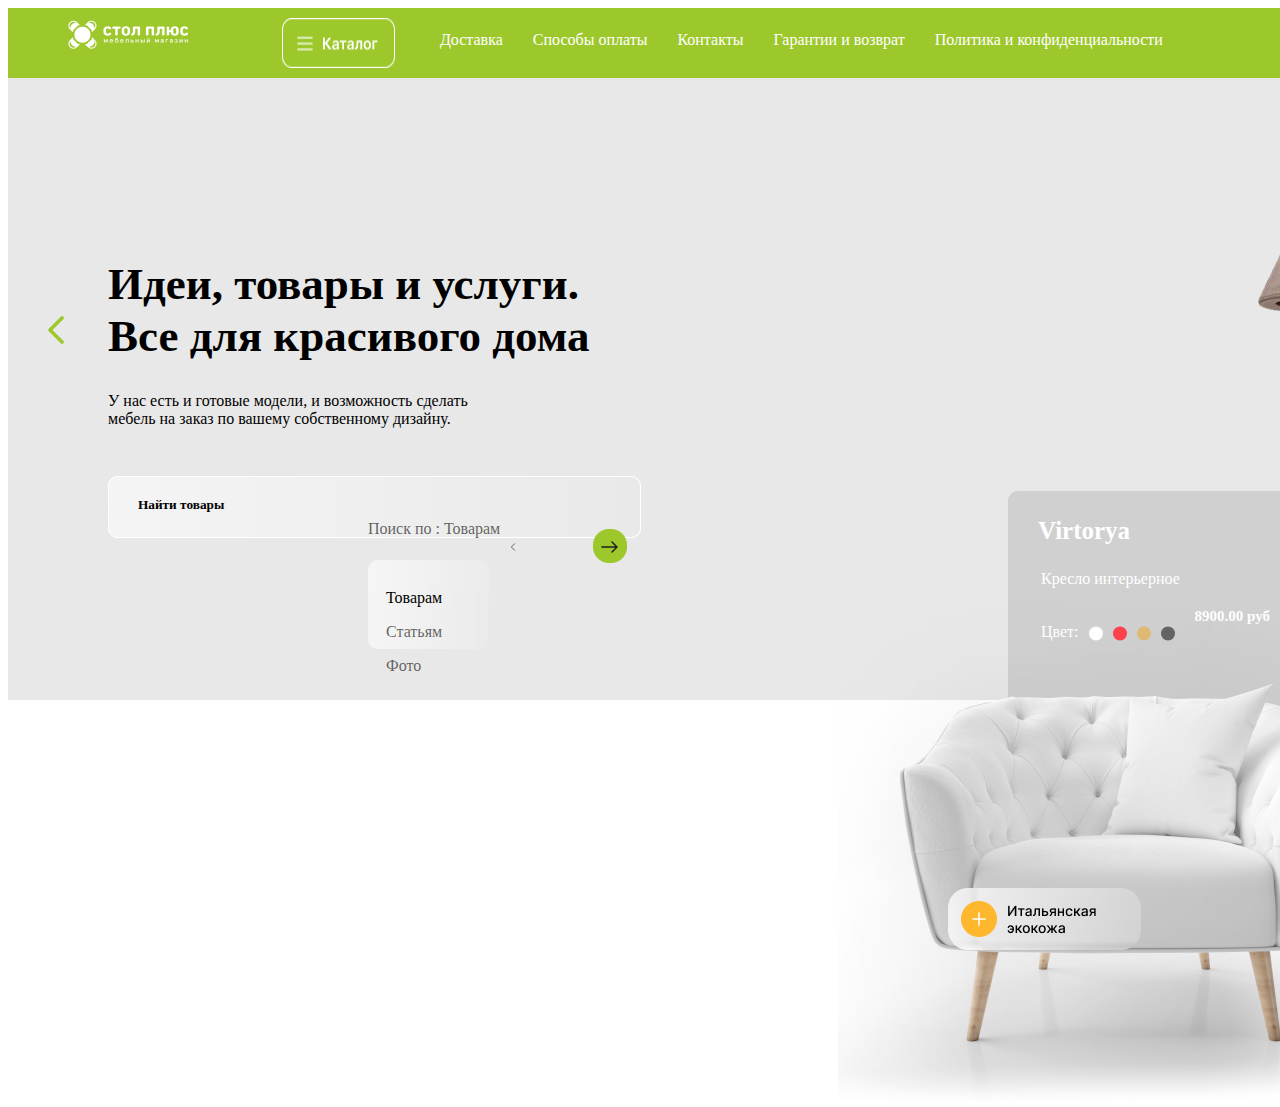
==== index.html @ b12747b7 "test" ====
<!DOCTYPE html>
<html lang="en">
<head>
    <meta charset="UTF-8">
    <meta http-equiv="X-UA-Compatible" content="IE=edge">
    <meta name="viewport" content="width=device-width, initial-scale=1.0">
    <link rel="stylesheet" href="/style/style.css">
    <title>Table Plus</title>
</head>
<body>
    <header>
        <div class="container">
            <div class="main">
                <div class="title">
                    <img src="./img/Mask group (2).png" alt="">
                </div>
                <img class="main-image" src="./img/Group 48096149.png" alt="">
                <div class="main2">
                    
                    <li>   <a href="">Доставка</a></li>      
                    <li>   <a href="">Способы оплаты</a></li>
                    <li>   <a href="">Контакты</a></li>
                    <li>   <a href="">Гарантии и возврат</a></li>
                    <li>   <a href="">Политика и конфиденциальности</a></li>
                    
                </div>
                <div class="end">
                    <img src="./img/shopping-bag (2).svg" alt="">
                        <p>Корзина</p>
                </div>

            </div>
        </div>
        <div class="container2">
            <div class="eki">
                <img src="./img/Слой 1 1.png" alt="">
            </div>
            <div class="strelka">
                <img src="./img/shape.png" alt=""> 
                <h1>Идеи, товары и услуги.<br>Все для красивого дома </h1> 
                <p>У нас есть и готовые модели, и возможность сделать<br> мебель на заказ по вашему собственному дизайну.</p>
            </div>
            <div class="strelka2">
                <img src="./img/shape (1).png" alt="">
            </div>
            <div class="tovar">
                <img src="./img/Rectangle 4.png" alt="">
                <h5>Найти товары</h5>
                <p>Поиск по : Товарам</p>
            </div>
            <div class="tovar2">
                <img src="./img/chevron-top.svg" alt="">
            </div>
            <div class="tovar3">
                <img src="./img/Rectangle 5.png" alt="">
            </div>
            <div class="tovar4">
                <img src="./img/shape (2).png" alt="">
            </div>
            <div class="tovar5">
                <img src="./img/Rectangle 911.png" alt="">
                <p>Товарам</p>
                <div class="seryi">
                    <p>Статьям</p>
                    <p>Фото</p>
                </div>
               
            </div>
            <div class="virt">
                <img src="./img/Rectangle 9.png" alt="">
                <h3>Virtorya</h3>
                <p>Кресло интерьерное</p>
            </div>
            <div class="virt2">
                <p>Цвет:</p>
                <img src="Ellipse 3.svg" alt="">
                <img src="Ellipse 4.svg" alt="">
                <img src="Ellipse 5.svg" alt="">
                <img src="Ellipse 6.svg" alt="">
                <h6>8900.00 руб</h6>

            </div>
            <div class="stol">
                <img src="./870 1.png" alt="">
            </div>
            <div class="stol2">
                <img src="./Group 48096147.png" alt="">
            </div>
            <div class="stol3">
                <img src="./Group 48096148.png" alt="">
            </div>

        </div>
        
           
        
    </header>

    




    <script src="/js/script.js"></script>
</body>
</html>
---- style/style.css ----
*{
    padding: 0;
    /* margin: 0; */
    box-sizing: border-box;

}


.container{
    padding: 0;
    margin: 0;
    width: 1078px;
}

.title{
    width: 100px;
    padding-left: 50px;
}
.main{
    background-color:  #9DC82C;
    padding: 10px;
    width: 1535px;
    display: flex;
    justify-content: space-between;
}
.main2 {
    display: flex;
    justify-content: space-between;
    margin-left: -150px;

}
.main2 a{
    color: white;
    text-decoration: none;
    margin-top: 13px;

}
.main li{
    display: flex;
    gap: 10%;
    padding-left: 30px;
    
}
.main-image img{
    padding-left: 130px;
    bottom: -30px;
   
}
.end{
    display: flex;
    align-items: center;
    padding-left: 5px;
    margin-right: 120px;
}

.eki img {
    padding-left: 1250px;

}

.container2{
    background-color: #E8E8E8;
    height: 622px;
    width: 1535px;
}
.strelka img{
    padding-left: 40px;
}
.strelka2 img{
    padding-left: 97%;
     /* padding-top: -170px; */
     top: -75px;
     position: relative;
    
    
}
.strelka h1{
    /* padding-bottom: 100px; */
    padding-left: 100px;
    /* margin-bottom: 50px; */
    margin-top: -90px;
    font-size: 45px;
}
.strelka p{
    padding-left: 100px;
    margin-top: 20px;
}

.tovar img{
    padding-left: 100px;
}
.tovar h5{
    padding-left: 130px;
    margin-top: -45px;
}
.tovar p{
    padding-left: 360px;
    margin-top: -15px;
}
.tovar2 img{
    padding-left: 495px;
    display: flex;
    align-items: center;
    margin-top: -16px;
}
.tovar3 img{
    padding-left: 585px;
    display: flex;
    margin-top: -29px;
}
.tovar4 img{

    padding-left: 593px;
    display: flex;
    /* margin-bottom: 30px; */
    position: relative;
    top: -22px;   
}
.tovar5 img{
    padding-left: 360px;
    margin-top: -15px;
}
.tovar5 p{
    padding-left: 378px;
    position: relative;
    top: -80px;
}
.virt img{
    padding-left: 1000px;
    margin-top: -280px;
    /* font-size: 25px; */
    

}
.virt h3{
    padding-left: 1030px;
    margin-top: -299px;
    font-size: 25px;

}
.virt p{
    padding-left: 1033px;
    margin-top: 9px;
}
.virt2{
    display: flex;
    padding-left: 1033px;
    margin-top: -180px;
    gap: 10px;
    color: white;

}
.virt{
    color: white;
}

.virt2 h6{
    padding-left: 10px;
    margin-top: 1px;
    font-size: 15px;
}
.stol{
    padding-left: 830px;
    margin-top: -70px;
}
.stol2{
    padding-left: 1300px;
    margin-top: -120px;
}
.stol3{
    padding-left: 940px;
    margin-top: -165px;
}
.black p{
    color: red;
}
.seryi {
    color:  #1D1C1CB2;

    
}
.tovar p{
    color:  #1D1C1CB2;
    
}
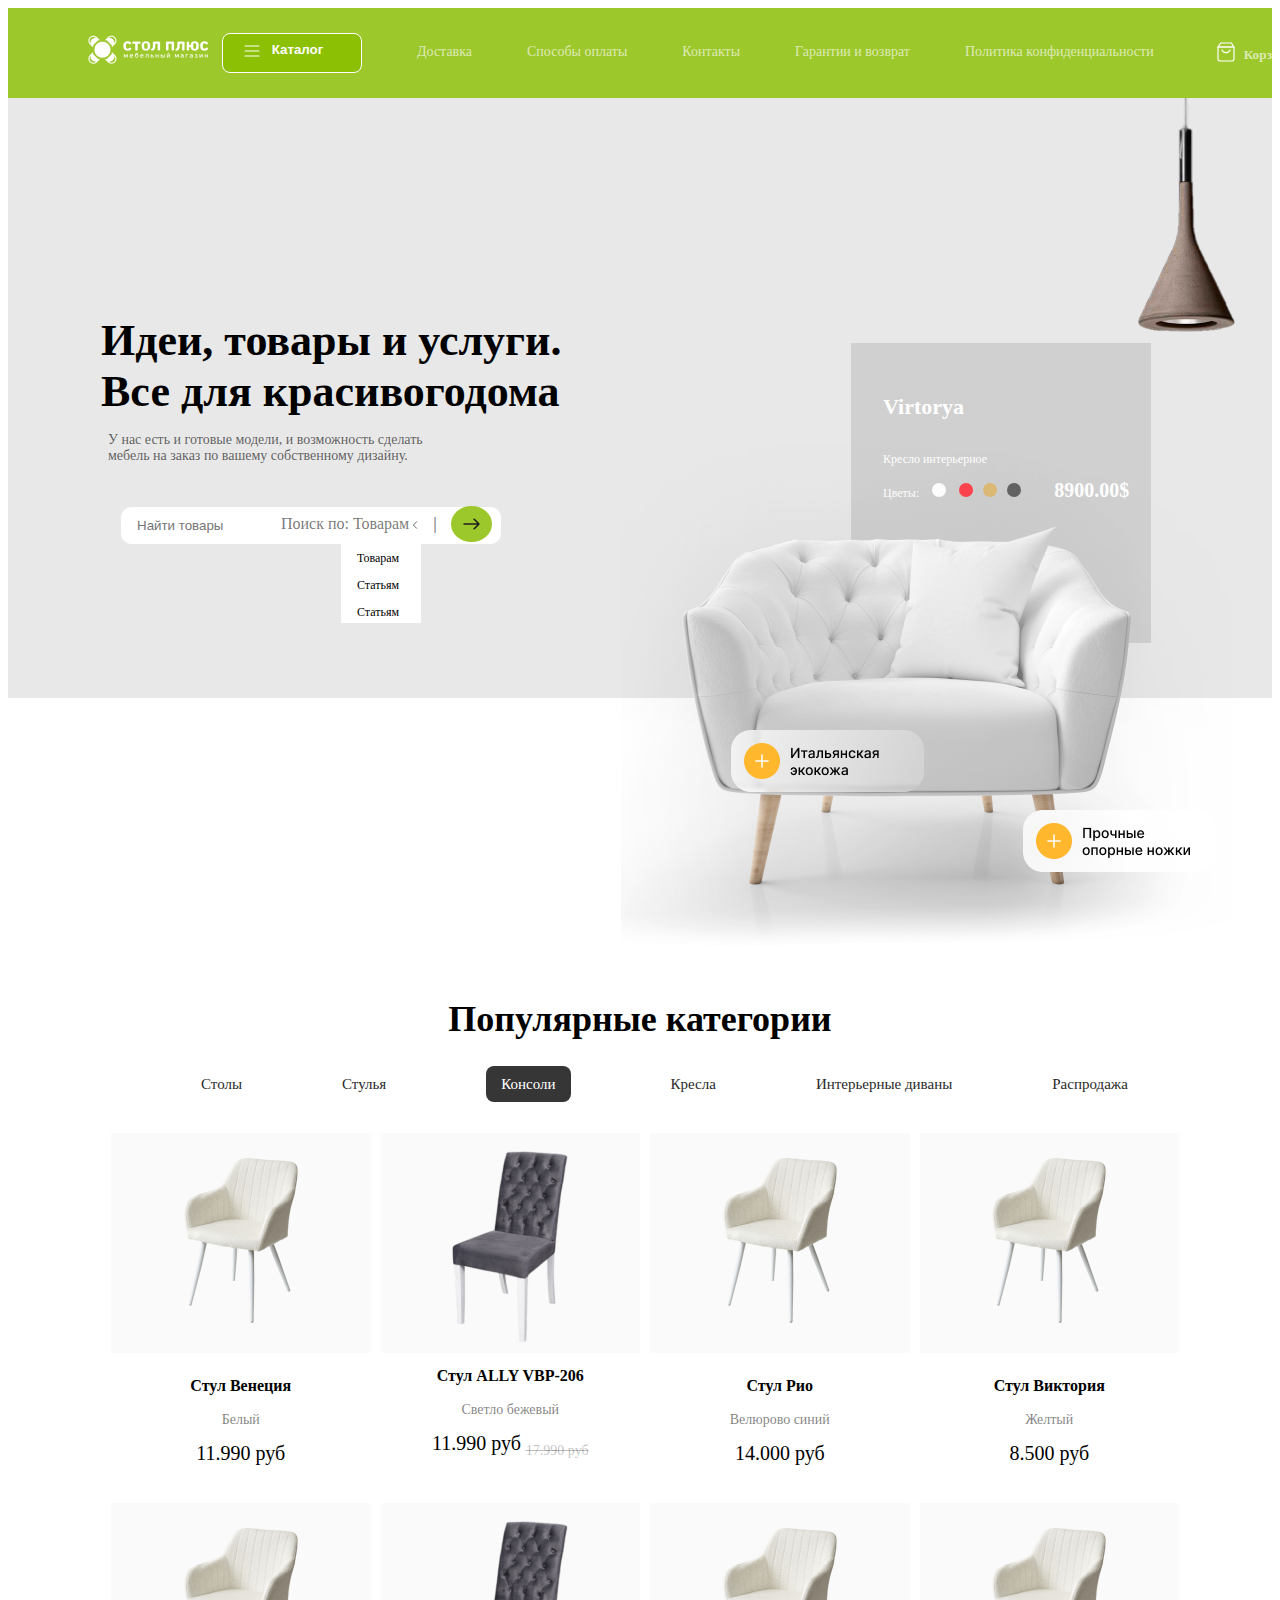
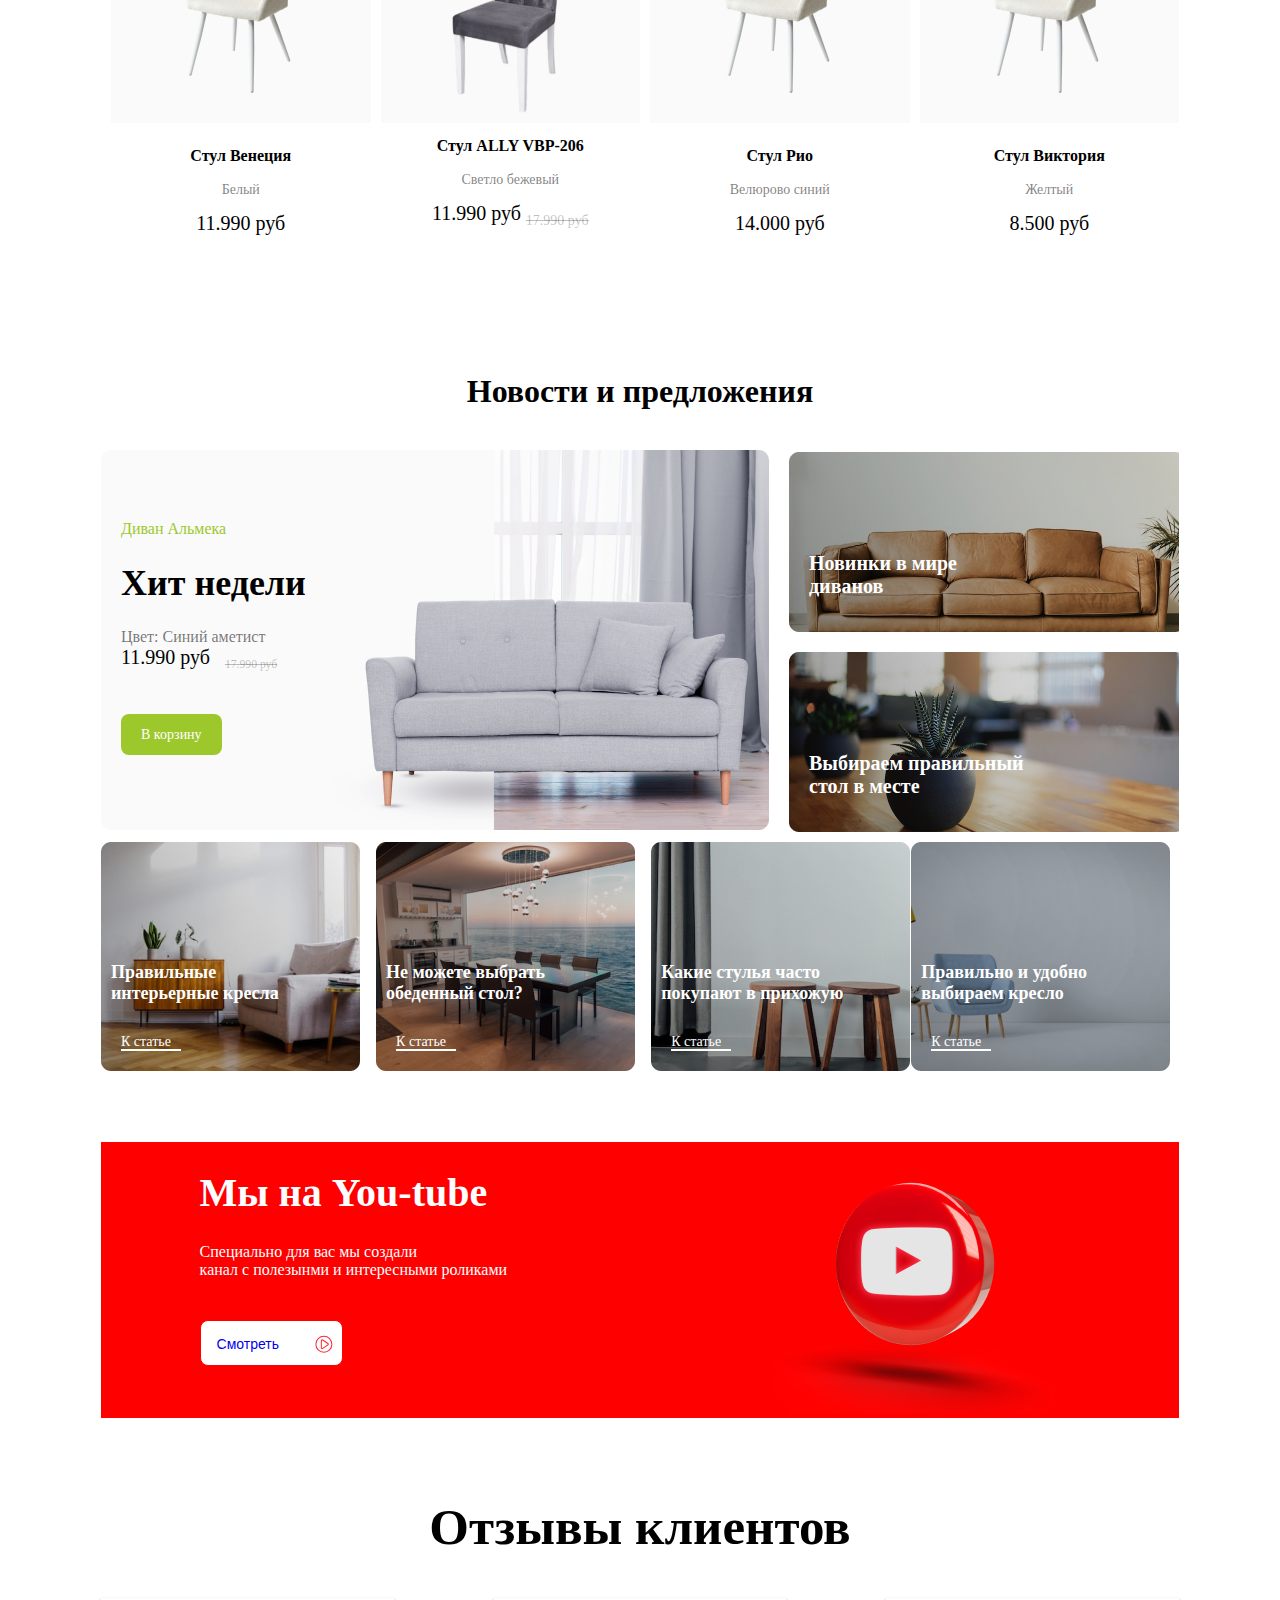
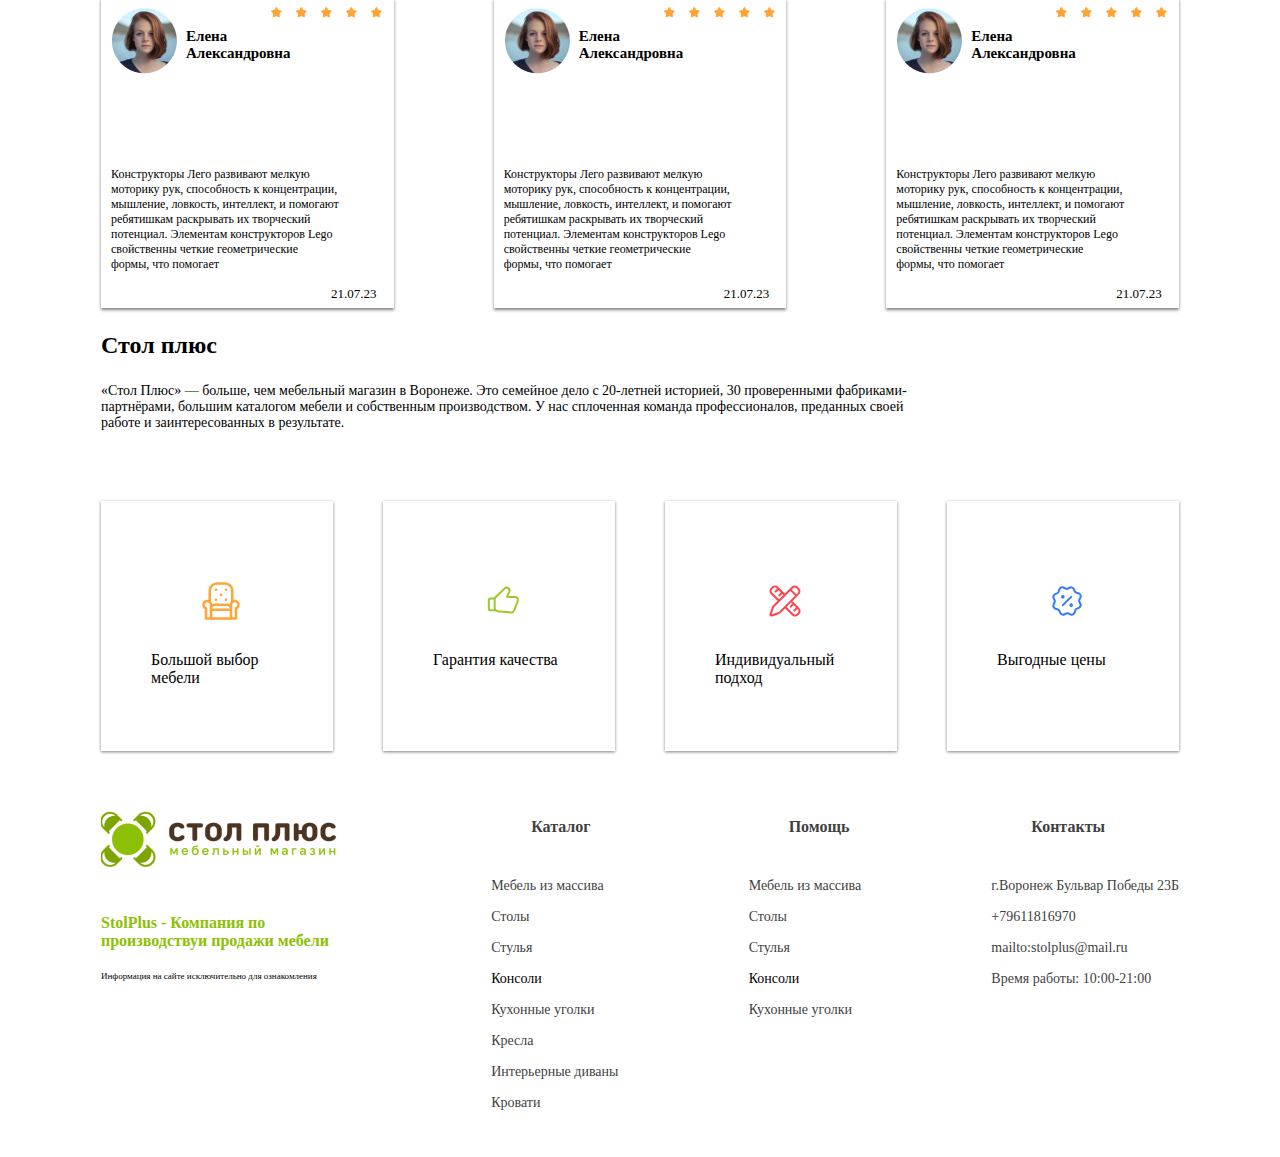
==== commit fa98f0db: "text" ====
--- a/index.html
+++ b/index.html
@@ -5,96 +5,344 @@
     <meta http-equiv="X-UA-Compatible" content="IE=edge">
     <meta name="viewport" content="width=device-width, initial-scale=1.0">
     <link rel="stylesheet" href="/style/style.css">
-    <title>Table Plus</title>
+    <link rel="icon" href="/img/Mask group.svg" type="image/x-icon" />
+    <title> Table Plus</title>
+    
 </head>
 <body>
-    <header>
+
+
+    <header class="one">
+       
+            <main class="head">
+                <div class="one-one">
+                <div class="one-head">
+                 <img src="/img/Mask group (2).png" alt="">
+                </div>
+                <div class="one-katalog">
+                    <button class="one-btn">
+                        <img src="/img/menu-hamburger.svg" alt="">
+                        <h4 class="one-katalog-1">Каталог</h4>
+                    </button>
+
+                </div>  
+                <div class="one-menu-ul">
+                    <ul class="one-menu-li">
+                        <li> <a href="">Доставка</a> </li>
+                        <li> <a href="">Способы оплаты</a> </li>
+                        <li> <a href="">Контакты</a> </li>
+                        <li> <a href="">Гарантии и возврат</a></li>
+                        <li> <a href="">Политика конфиденциальности</a></li>
+                    </ul>
+                </div>
+                <div class="one-korzina">
+                    <img src="/img/shopping-bag.svg" alt=""> <h5>Корзина</h5>
+                </div>
+            </div>
+            </main>
+            <section class="section-one">
+                <section class="section-one-img">
+                    <img src="/img/Слой 1 1.png" alt="">
+                </section>
+                 <div class="container">
+                <h1 class="section-one-zagalovok">Идеи, товары и услуги. <br>
+                    Все для красивогодома</h1>
+                    <p class="section-one-text">У нас есть и готовые модели, и возможность сделать <br> мебель на заказ по вашему собственному дизайну.</p>
+               
+                <div class="section-one-strelka">
+                    <span class="section-one-strelka-1"> <  </span>
+                    <span class="section-one-strelka-2">></span>
+                </div>
+                <div class="section-one-input">
+                    <input type="text" placeholder="Найти товары">
+                </div>
+                <div class="second-one-input-span">
+                    <span class="second-one-span">Поиск по: Товарам<img src="/img/chevron-top.svg" alt="">       <b>|</b> <div class="section-one-div-strelka"><img src="/img/shape.svg" alt=""></div></span>
+                </div>
+                <div class="section-one-text3">
+                    <p class="section-one-texet-p" >   <a href="">Товарам</a> </p>
+                    <p class="section-one-texet-p-1" > <a class="section-one-text-3-a" href="">Статьям</a> </p>
+                    <p class="section-one-texet-p-1" > <a class="section-one-text-3-a" href="">Статьям</a> </p>
+                </div>
+                <div class="section-one-virtoria">
+                    <div class="section-one-virtoria-blok">
+                        <h4>Virtorya</h4>
+                        <span class="section-one-virtoria-blok-span">Кресло интерьерное</p>
+                        <span>Цветы: <img src="/Ellipse 3.svg" alt=""> <img src="/Ellipse 4.svg" alt=""><img src="/Ellipse 5.svg" alt=""><img src="/Ellipse 6.svg" alt="">  </span>
+                        <span class="section-one-virtoria-num">8900.00$</num>
+                    </div>
+                </div>
+                <div class="section-one-box">
+                    <div class="section-one-box-blok">
+                        <img src="/870 1.png" alt="">
+                        <img class="section-one-box-blok-1" src="/Group 48096148.png" alt="">
+                        <img class="section-one-box-blok-2" src="/Group 48096147.png" alt="">
+                    </div>
+                </div>    
+
+            </div>
+            </section>
+    </header>
+        <section class="two">
+            <div class="container">
+                <h3 class="two-text-h3">Популярные категории</h3>
+                <div class="two-ol">
+                    <ol>
+                        <li>Столы</li>
+                        <li>Стулья</li>
+                        <li class="two-ol-btn"><a href="">Консоли</a></li>
+                        <li>Кресла</li>
+                        <li>Интерьерные диваны</li>
+                        <li>Распродажа</li>
+                    </ol>
+                </div>
+
+                 <div class="two-img">
+                    <div class="two-img-image">
+                        <img src="/image/4rxja2veeongo6g5n5gsux5x3q0iz7ac-transformed 2.png" alt="">
+                        <h5>Стул Венеция</h5>
+                        <p>Белый</p>
+                        <span>11.990 руб</span>
+                    </div>
+
+                    <div class="two-img-image-1">
+                        <img src="/image/01.png" alt="">
+                        <h5>Стул ALLY VBP-206</h5>
+                        <p>Светло бежевый</p>
+                        <span>11.990 руб <sub><del>17.990 руб</del></sub></span>
+                    </div>
+
+                    <div class="two-img-image">
+                        <img src="/image/4rxja2veeongo6g5n5gsux5x3q0iz7ac-transformed 2.png" alt="">
+                        <h5>Стул Рио</h5>
+                        <p>Велюрово синий</p>
+                        <span>14.000 руб</span>
+                    </div>
+
+                    <div class="two-img-image">
+                        <img src="/image/4rxja2veeongo6g5n5gsux5x3q0iz7ac-transformed 2.png" alt="">
+                        <h5>Стул Виктория</h5>
+                        <p>Желтый</p>
+                        <span>8.500 руб</span>
+                    </div>
+                </div> 
+
+                <div class="two-image">
+                    <div class="two-img-image">
+                        <img src="/image/4rxja2veeongo6g5n5gsux5x3q0iz7ac-transformed 2.png" alt="">
+                        <h5>Стул Венеция</h5>
+                        <p>Белый</p>
+                        <span>11.990 руб</span>
+                    </div>
+
+                    <div class="two-img-image-1">
+                        <img src="/image/01.png" alt="">
+                        <h5>Стул ALLY VBP-206</h5>
+                        <p>Светло бежевый</p>
+                        <span>11.990 руб <sub><del>17.990 руб</del></sub></span>
+                    </div>
+
+                    <div class="two-img-image">
+                        <img src="/image/4rxja2veeongo6g5n5gsux5x3q0iz7ac-transformed 2.png" alt="">
+                        <h5>Стул Рио</h5>
+                        <p>Велюрово синий</p>
+                        <span>14.000 руб</span>
+                    </div>
+
+                    <div class="two-img-image">
+                        <img src="/image/4rxja2veeongo6g5n5gsux5x3q0iz7ac-transformed 2.png" alt="">
+                        <h5>Стул Виктория</h5>
+                        <p>Желтый</p>
+                        <span>8.500 руб</span>
+                    </div>
+                </div>
+            </div>
+        </section>
+
+
+    <section class="three">
         <div class="container">
-            <div class="main">
-                <div class="title">
-                    <img src="./img/Mask group (2).png" alt="">
-                </div>
-                <img class="main-image" src="./img/Group 48096149.png" alt="">
-                <div class="main2">
-                    
-                    <li>   <a href="">Доставка</a></li>      
-                    <li>   <a href="">Способы оплаты</a></li>
-                    <li>   <a href="">Контакты</a></li>
-                    <li>   <a href="">Гарантии и возврат</a></li>
-                    <li>   <a href="">Политика и конфиденциальности</a></li>
-                    
-                </div>
-                <div class="end">
-                    <img src="./img/shopping-bag (2).svg" alt="">
-                        <p>Корзина</p>
-                </div>
-
-            </div>
-        </div>
-        <div class="container2">
-            <div class="eki">
-                <img src="./img/Слой 1 1.png" alt="">
-            </div>
-            <div class="strelka">
-                <img src="./img/shape.png" alt=""> 
-                <h1>Идеи, товары и услуги.<br>Все для красивого дома </h1> 
-                <p>У нас есть и готовые модели, и возможность сделать<br> мебель на заказ по вашему собственному дизайну.</p>
-            </div>
-            <div class="strelka2">
-                <img src="./img/shape (1).png" alt="">
-            </div>
-            <div class="tovar">
-                <img src="./img/Rectangle 4.png" alt="">
-                <h5>Найти товары</h5>
-                <p>Поиск по : Товарам</p>
-            </div>
-            <div class="tovar2">
-                <img src="./img/chevron-top.svg" alt="">
-            </div>
-            <div class="tovar3">
-                <img src="./img/Rectangle 5.png" alt="">
-            </div>
-            <div class="tovar4">
-                <img src="./img/shape (2).png" alt="">
-            </div>
-            <div class="tovar5">
-                <img src="./img/Rectangle 911.png" alt="">
-                <p>Товарам</p>
-                <div class="seryi">
-                    <p>Статьям</p>
-                    <p>Фото</p>
-                </div>
-               
-            </div>
-            <div class="virt">
-                <img src="./img/Rectangle 9.png" alt="">
-                <h3>Virtorya</h3>
-                <p>Кресло интерьерное</p>
-            </div>
-            <div class="virt2">
-                <p>Цвет:</p>
-                <img src="Ellipse 3.svg" alt="">
-                <img src="Ellipse 4.svg" alt="">
-                <img src="Ellipse 5.svg" alt="">
-                <img src="Ellipse 6.svg" alt="">
-                <h6>8900.00 руб</h6>
-
-            </div>
-            <div class="stol">
-                <img src="./870 1.png" alt="">
-            </div>
-            <div class="stol2">
-                <img src="./Group 48096147.png" alt="">
-            </div>
-            <div class="stol3">
-                <img src="./Group 48096148.png" alt="">
-            </div>
-
+        <h1 class="section-text">Новости и предложения</h1>
+
+        <div class="section-image">
+            <div class="section-img">
+                <p class="section-text-p">Диван Альмека</p>
+                <h1 class="section-zagalovok">Хит недели</h1>
+                <span class="section-text-p1">Цвет: Синий аметист</span> <br>
+                <span class="section-span">11.990 руб <span class="section-span1"> <sub> <del>17.990 руб</del> </sub> <br> </span>
+                <span class="section-knopka"> <a href="">В корзину</a> </span>
+            </div>
+            <div class="section-img1">
+                <div class="img-blok1">
+                    <h3 class="section-zogolovok">Новинки в мире <br> диванов</h3>
+                </div>
+
+                <div class="img-blok2">
+                    <h3 class="section-zogolovok">Выбираем правильный <br> стол в месте</h3>
+                </div>
+                
+            </div>  
+        </div>
+
+        <div class="section-blok">
+            <div class="section-box">
+                <h5>Правильные <br>интерьерные кресла</h5>
+                <p class="section-box-text">К статье</p>
+                <p class="section-box-border-top"></p>
+            </div>
+            <div class="section-box1">
+                <h5>Не можете выбрать <br>обеденный стол?</h5>
+                <p class="section-box-text">К статье</p>
+                <p class="section-box-border-top"></p>
+            </div>
+            <div class="section-box2">
+                <h5>Какие стулья часто <br>покупают в прихожую</h5>
+                <p class="section-box-text">К статье</p>
+                <p class="section-box-border-top"></p>
+            </div>
+            <div class="section-box3">
+                <h5>Правильно и удобно <br>выбираем кресло</h5>
+                <p class="section-box-text">К статье</p>
+                <p class="section-box-border-top"></p>
+            </div>
+        </div>
+
+
+        <div class="section-youtube">
+            <div class="section-youtube-text">
+                <h1 class="section-youtube-zaga">Мы на You-tube</h1>
+                <p class="section-youtube-textP">Специально для вас мы создали <br>
+                    канал с полезынми и интересными роликами</p>
+                    <button class="section-youtube-knop"> <a href="https://www.youtube.com/@davita-745">Смотреть</a>  <img src="play-circle (1).svg " alt=""> </button>
+            </div>
+            <div class="section-youtube-img">
+                <img src="/image/glowing_youtube_logo_on_a_realistic_3d_circle 1 (1).png" alt="">
+            </div>
+        </div>
+        </div>
+    </section>
+
+    <div class="section-four">
+        <div class="container">
+        <div class="section-four-text">
+            <h2>Отзывы клиентов</h2>
+        </div>
+        <div class="section-otzyv">
+            
+            <div class="section-otzyv-blok">
+                <img src="/image/Mask group (1).png" alt=""><h4>Елена <br> Александровна</h4>
+                <div class="iconka-svg">
+                    <img src="Star 1.svg" alt="">
+                    <img src="Star 1.svg" alt="">
+                    <img src="Star 1.svg" alt="">
+                    <img src="Star 1.svg" alt="">
+                    <img src="Star 1.svg" alt="">
+                </div>
+                <p>Конструкторы Лего развивают мелкую <br> моторику рук, способность к концентрации, <br> мышление, ловкость, интеллект, и помогают <br> ребятишкам раскрывать их творческий <br> потенциал. Элементам конструкторов Lego <br> свойственны четкие геометрические <br> формы, что помогает </p>
+                <span>21.07.23</span>
+            </div>
+            <div class="section-otzyv-blok1">
+                <img src="/image/Mask group (1).png" alt=""><h4>Елена <br> Александровна</h4>
+                <div class="iconka-svg">
+                    <img src="Star 1.svg" alt="">
+                    <img src="Star 1.svg" alt="">
+                    <img src="Star 1.svg" alt="">
+                    <img src="Star 1.svg" alt="">
+                    <img src="Star 1.svg" alt="">
+                </div>
+                <p>Конструкторы Лего развивают мелкую <br> моторику рук, способность к концентрации, <br> мышление, ловкость, интеллект, и помогают <br> ребятишкам раскрывать их творческий <br> потенциал. Элементам конструкторов Lego <br> свойственны четкие геометрические <br> формы, что помогает </p>
+                <span>21.07.23</span>
+            </div>
+            <div class="section-otzyv-blok1">
+                <img src="/image/Mask group (1).png" alt=""> <h4>Елена <br> Александровна</h4>
+                <div class="iconka-svg">
+                    <img src="Star 1.svg" alt="">
+                    <img src="Star 1.svg" alt="">
+                    <img src="Star 1.svg" alt="">
+                    <img src="Star 1.svg" alt="">
+                    <img src="Star 1.svg" alt="">
+                </div>
+                <p>Конструкторы Лего развивают мелкую <br> моторику рук, способность к концентрации, <br> мышление, ловкость, интеллект, и помогают <br> ребятишкам раскрывать их творческий <br> потенциал. Элементам конструкторов Lego <br> свойственны четкие геометрические <br> формы, что помогает</p>
+                <span>21.07.23</span>
+            </div>
         </div>
         
-           
+        <section class="section-five">
+            <div class="section-five-text">
+                <h3>Стол плюс</h3>
+                <p>«Стол Плюс» — больше, чем мебельный магазин в Воронеже. Это семейное дело с 20-летней историей, 30 проверенными фабриками- <br> партнёрами, большим каталогом мебели и собственным производством. У нас сплоченная команда профессионалов, преданных своей <br> работе и заинтересованных в результате.</p>
+            </div>
+
+            <div class="section-five-icons">
+                <div class="icons-five1">
+                    <img src="armchair-chair-furniture-sofa-svgrepo-com 1.svg" alt="">
+                    <p>Большой выбор <br> мебели</p>
+                </div>
+                <div class="icons-five">
+                    <img src="like.svg" alt="">
+                    <p>Гарантия качества</p>
+                </div>
+                <div class="icons-five">
+                    <img src="drawing.svg" alt="">
+                    <p>Индивидуальный <br> подход</p>
+                </div>
+                <div class="icons-five">
+                    <img src="blob-discount.svg" alt="">
+                    <p>Выгодные цены</p>
+                </div>
+            </div>
+        </div>
+        </section>
+
+    </div>
+    </div>
+
+    <footer>
+        <div class="container">
+            <div class="footer-ol">
+        <div class="footer-img">
+           <img src="/img/Стол-плюс-footer-1 1 (1).png" alt="">
+            <h4 class="footer-text">StolPlus - Компания по <br> производствуи продажи мебели</h4>
+            <p class="footer-text-p">Информация на сайте исключительно для ознакомления</p>
+        </div>
         
-    </header>
+            <div class="footer-ul">
+                <h5 class="footer-zagalovok">Каталог</h5>
+                <ul>
+                    <li>Мебель из массива</li>
+                    <li>Столы</li>
+                    <li>Стулья</li>
+                    <li class="footer-console">Консоли</li>
+                    <li>Кухонные уголки</li>
+                    <li>Кресла</li>
+                    <li>Интерьерные диваны</li>
+                    <li>Кровати</li>
+                </ul>
+            </div>
+
+            <div class="footer-ul">
+                <h5 class="footer-zagalovok">Помощь</h5>
+                <ul>
+                    <li>Мебель из массива</li>
+                    <li>Столы</li>
+                    <li>Стулья</li>
+                    <li class="footer-console">Консоли</li>
+                    <li>Кухонные уголки</li>
+                </ul>
+            </div>
+
+            <div class="footer-ul">
+                <h5 class="footer-zagalovok">Контакты</h5>
+                <ul>
+                    <li>г.Воронеж Бульвар Победы 23Б</li>
+                    <li>+79611816970</li>
+                    <li>mailto:stolplus@mail.ru</li>
+                    <li>Время работы: 10:00-21:00</li>
+                </ul>
+            </div>
+        </div>
+        </div>
+    </footer>
 
     
 
--- a/style/style.css
+++ b/style/style.css
@@ -1,190 +1,708 @@
-*{
+ *{
     padding: 0;
     /* margin: 0; */
     box-sizing: border-box;
 
 }
-
+body{
+    /* background: rgba(157, 200, 44, 1); */
+}
 
 .container{
-    padding: 0;
-    margin: 0;
+    /* padding: 0; */
+    margin: 0 auto ;
     width: 1078px;
 }
-
-.title{
-    width: 100px;
+.head{
+    background: rgba(157, 200, 44, 1);
+    height: 90px;
+}
+.one-one{
+    display: flex;
+    /* flex-wrap: wrap; */
+
+    /* justify-content: space-between; */
+}
+.one-menu-li{
+    display: flex;
+    /* justify-content: space-between; */
+}
+.one-menu-li a:hover{
+    color: aquamarine;
+}
+.one-menu-li li{
+    margin-left: 55px;
+    list-style: none;
+    margin-top: 20px;
+    color: white;
+    font-weight: 500;
+    font-size: 14px;
+} 
+.one-menu-li li a{
+    list-style: none;
+    text-decoration: none;
+    color: rgba(255, 255, 255, 0.65);
+}
+.one-katalog-1{
+    margin-top: 35px;
+    margin-left: 30px;
+    position: relative;
+    top: -54px;
+    margin-right: 19px;
+    color: white;
+}
+.one-btn img{
+    position: relative;
+    left: -40px;
+    top: 5px;
+}
+.one-head img{
+    margin-left: 80px;
+    margin-top: 25px;
+}
+
+
+.one-btn{
+    border: 1px solid white;
+    background: #8CC004;
+    height: 40px; 
+    width: 140px;
+    margin-top: 25px;
+    margin-left: 10px;
+    border-radius: 8px;
+
+}
+.one-korzina img{
+    margin-top: 32px;
+    margin-left: 60px;
+}
+.one-korzina h5{
+    position: relative;
+    bottom: 43.5px;
+    right: -90px;
+    color: rgba(255, 255, 255, 0.65);
+}
+
+
+.section-one{
+    background:rgba(232, 232, 232, 1);
+    padding-top: 20px;
+    height: 600px;
+}
+.section-one-img{
+    margin-left: 1130px;
+    position: relative;
+    bottom: 20px;
+}
+.section-one-zagalovok{
+    padding-top: 50px;
+    font-weight: 700;
+    font-size: 44px;
+    position: relative;
+    top: -120px;
+    color: rgba(0, 0, 0, 1);
+}
+.section-one-text{
+    position: relative;
+    top: -135px;
+    left: 7px;
+    font-weight: 400;
+    font-size: 14px;
+    color: rgba(29, 28, 28, 0.7);
+}
+.section-one-strelka-1{
+    font-weight: 900;
+    font-size: 30px;
+    color: #8CC004;
+    position: relative;
+    top: -270px;
+    left: -170px;
+}
+.section-one-strelka-2{
+    font-weight: 900;
+    font-size: 30px;
+    color: #8CC004;
+    position: relative;
+    top: -270px;
+    left: 1170px;
+}
+.section-one-input input{
+    width: 380px; 
+    padding: 10px 15px;  
+    border-radius: 10px;
+    margin-left: 20px;
+    position: relative;
+    top: -140px;
+    border: 1px solid white;
+}
+.second-one-input-span span{
+    position: relative;
+    top: -175px ;
+    left: 180px;
+    color: rgba(0, 0, 0, 0.55);
+}
+.second-one-input-span img{
+    position: relative;
+    top: 7.5px;
+    left: -4px;
+    right: 10px;
+}
+
+.section-one-div-strelka img{
+    border-radius: 50%;
+    background: rgba(157, 200, 44, 1);
+    padding: 12px 12px;
+    position: relative;
+    top: -27px;
+    left: 170px;
+}
+.section-one-text3{
+    width: 80px;
+    height: 85px;
+    background: white;
+    border: 1px solid white;
+    position: relative;
+    top: -210px;
+    left: 240px;
+    padding-left: 15px;
+    font-weight: 400;
+    font-size: 12px;
+}
+.section-one-texet-p-1{
+    color:rgba(0, 0, 0, 0.55);
+    font-weight: 400;
+    font-size: 12px;
+}
+.section-one-text3 a{
+    text-decoration: none;
+    color: #000000;
+}
+.section-one-text-3-a{
+    color:rgba(0, 0, 0, 0.55)
+    ;
+}
+.section-one-text3 a:hover{
+    color: #8CC004;
+}
+.section-one-virtoria-blok{
+   max-width: 300px;
+    height: 300px;
+    background: rgba(208, 208, 208, 1);
+    border: 2px solid rgba(208, 208, 208, 1);
+    padding-left: 30px;
+    padding-top: 20px;
+    color: rgba(255, 255, 255, 1);
+}
+.section-one-virtoria-blok h4{
+    font-weight: 700;
+    font-size: 22px;
+}
+.section-one-virtoria-blok-span span{
+    font-weight: 400px;
+    font-size: 13px;
+}
+.section-one-virtoria-blok span{
+    font-weight: 300;
+    font-size: 12px;
+}
+ .section-one-virtoria-blok img{
+    margin-left: 10px;
+}
+.section-one-virtoria-blok .section-one-virtoria-num {
+    margin-left: 30px;
+    font-weight: 700;
+    font-size: 20px;
+}
+.section-one-virtoria-blok{
+    position: relative;
+    top: -490px;
+    right: -750px;
+}
+
+.section-one-box{
+    position: relative;
+    top: -700px;
+    left: 520px;
+    margin-bottom: 50px;
+    height: 400px;
+    width: 550px;
+}
+.section-one-box-blok-1{
+    position: relative;
+    top: -220px;
+    left: 110px;
+}
+.section-one-box-blok-2{
+    position: relative;
+    top: -140px;
+    left: 205px;
+}
+
+
+.two{
+    margin-top: 30px;
+    text-align: center;
+    margin-top: 50px;
+}
+.two-text-h3{
+    font-weight: 700;
+    font-size: 36px;
+    color: rgba(0, 0, 0, 1);
+    margin-top: 300px;
+}
+ol{
+    display: flex;
+    margin-top: 30px;
+ 
+    text-decoration: none;
+    list-style: none;
+}
+ol li{
+    margin-left: 100px;
+    font-weight: 500;
+    color: rgba(41, 41, 41, 1);
+    font-size: 15px;
+}
+ol .two-ol-btn a{
+    padding: 10px 15px;  
+    border-radius: 8px;
+    background: 
+    rgba(54, 54, 54, 1);
+    color: white;
+    margin-top: -10px;
+    border:  rgba(54, 54, 54, 1);
+    text-decoration: none;
+}
+.two-img{
+    display: flex;
+    justify-content: space-between;
+    margin-top: 40px;
+}
+.two-image{
+    display: flex;
+    justify-content: space-between;
+    margin-top: 150px;
+}
+.two-img-image h5{
+    font-weight: 700;
+    font-size: 16px;
+    color: rgba(0, 0, 0, 1);
+    margin-top: 45px;
+}
+.two-img-image-1 h5{
+    font-weight: 700;
+    font-size: 16px;
+    color: rgba(0, 0, 0, 1);
+    margin-top: 0px;
+}
+.two-img-image p{
+    font-weight: 400;
+    font-size: 14px;
+    color: rgba(0, 0, 0, 0.5);
+    margin-top: -10px;
+}
+.two-img-image-1 p{
+    font-weight: 400;
+    font-size: 14px;
+    color: rgba(0, 0, 0, 0.5);
+    margin-top: -10px;
+}
+.two-img-image span{
+    font-weight: 400;
+    font-size: 20px;
+    color:  rgba(0, 0, 0, 1);
+    margin-top: -8px;
+}
+.two-img-image-1 span{
+    font-weight: 400;
+    font-size: 20px;
+    color:  rgba(0, 0, 0, 1);
+}
+.two-img-image-1 img{
+    margin-top: -12px;
+    padding-top: 10px;
+}
+.two-img-image img{
+    padding-top: 20px;
+}
+.two-img-image-1 del{
+    color:rgba(0, 0, 0, 0.25);
+    font-weight: 300;
+    font-size: 14px;
+}
+.two-img-image-1{
+    width: 300px;
+    height: 220px;
+    margin-left: 10px;
+    background: rgba(250, 250, 250, 1);
+}
+.two-img-image{
+    width: 300px;
+    height: 220px;
+    margin-left: 10px;
+    background: rgba(250, 250, 250, 1);
+}
+.three{
+    margin-top: 250px;
+}
+.section-image{
+    display: flex;
+}
+.section-text{
+    color: black;
+    font-weight: 700;
+    font-size: 32px;
+    text-align: center;
+    margin: 40px 0px;
+}
+.section-img{
+    background-image: url('/image/4266915\ 1\ \(1\).png');
+    width: 740px;
+    height: 380px;
+    border-radius: 10px;
+}
+.section-img p{
+    color: #9DC82C;
+    font-weight: 400;
+    font-size: 16px;
+    margin-top: 70px;
+    margin-left: 20px;
+}
+.section-zagalovok{
+    margin-left: 20px;
+    font-weight: 700;
+    font-size: 36px;
+}
+.section-text-p1{
+        color: #0000008A;
+    margin-bottom: 20px;
+    margin-left: 20px;
+}
+.section-span{
+    font-weight: 700px;
+    font-size: 20px;
+    color: #000000; 
+    padding-bottom: 70px;
+    margin-left: 20px;
+}
+.section-span1{
+    color:#00000040;
+    font-weight: 300;
+    font-size: 14px;
+    margin-left: 10px;
+}
+.section-knopka a{
+    text-decoration: none;
+    color: #ffffff;
+    margin-top: 100px;
+}
+span  .section-knopka{
+    border-radius: 8px;
+    background: #9DC82C;
+    border: #9DC82C;
+    color: white;
+    font-weight: 400;
+    font-size: 14px;
+    padding: 13px 20px;
+    margin-top: 100px;
+    margin-left: 20px;
+    position: relative;
+    top: 50px;
+   
+}
+.img-blok1{
+    background-image: url('/image/Rectangle\ 89\ \(1\).png');
+    width: 390px;
+    height: 180px;
+    margin-left: 20px;
+    margin-top: -18px;
+}
+.img-blok1 h3{
+    padding: 100px 0px 0px 20px;
+    color: white;
+    font-weight: 700;
+    font-size: 20px;
+}
+.img-blok2{
+    background-image: url('/image/Rectangle\ 114\ \(1\).png');
+    width: 390px;
+    height: 180px;
+    margin-left: 20px;
+    margin-bottom: 10px;
+}
+.img-blok2 h3{
+    padding: 100px 0px 0px 20px;
+    color: white;
+    font-weight: 700;
+    font-size: 20px;
+}
+.section-blok{
+    display: flex;
+}
+.section-box{
+    background-image: url('/image/Rectangle\ 90\ \(1\).png');
+    background-repeat: no-repeat;
+    width: 340px;
+    height: 300px;
+    border-radius: 8px;
+}
+.section-box1{
+    margin-left: 15px;
+    margin-right:15px;
+    background-image: url('/image/Rectangle\ 115\ \(1\).png');
+    background-repeat: no-repeat;
+    width: 340px;
+    height: 300px;
+    border-radius: 8px;
+}
+.section-box2{
+    margin-right: 1 5px;
+    background-image: url('/image/Rectangle\ 116\ \(1\).png');
+    background-repeat: no-repeat;
+    width: 340px;
+    height: 300px;
+    border-radius: 8px;
+}
+.section-box3{
+    background-image: url('/image/Rectangle\ 117\ \(1\).png');
+    background-repeat: no-repeat;
+    width: 350px;
+    height: 300px;
+    border-radius: 8px;
+}
+.section-blok h5{
+    margin-left: 10px;
+    margin-top: 120px;
+    color: white;
+    font-weight: 600;
+    font-size: 18px;
+}
+.section-blok p{
+    margin-left: 20px;
+    font-weight: 400;
+    font-size: 14px;
+    color: #ffffff;
+}
+.section-blok .section-box-border-top{
+    border-top: 2px solid white;
+    width: 60px;
+    position: relative;
+    top: -15px;
+}
+.section-youtube{
+    display: flex;
+    justify-content: space-around;
+    background: red;
+    margin-bottom: 80px;
+}
+.section-youtube-zaga{
+    font-weight: 700;
+    font-size: 40px;
+    color: white;
+}
+.section-youtube-textP{
+    font-weight: 400;
+    font-size: 16ox;
+    color: white;
+    margin-top: 12px;
+}
+.section-youtube-knop{
+    border: 1px solid red;
+    background: white;
+    color: red;
+    font-weight: 400;
+    font-size: 14px;
+    padding: 13px 8px 13px 16px;
+    border-radius: 8px;
+    margin-top: 25px;   
+}
+.section-youtube-knop a:hover{
+    color: red; 
+}
+.section-youtube-knop a{
+    text-decoration: none;
+}
+.section-youtube-knop img{
+    margin-left: 30px;
+    margin-bottom: -6px;
+}
+.section-youtube-img{
+    margin-top: 10px;
+    margin-left: 30px;
+}
+
+
+.section-four{
+    margin-bottom: 40px;
+    /* background: #F9F9F9; */
+}
+.container {
+    width: 1078px;
+    margin: 0 auto;
+} 
+.section-four-text{
+    font-weight: 700;
+    font-size: 34px;
+    text-align: center;
+    margin: 20px 0;
+}
+.section-otzyv{
+    display: flex;
+    
+}
+.section-otzyv-blok{
+    box-shadow: 0 2px 3px grey;
+    width: 350px;
+    height: 310px;
+}
+.section-otzyv-blok1 {
+    box-shadow: 0 2px 3px grey;
+    margin-left: 100px;
+    width: 350px;
+    height: 310px;
+}
+.section-otzyv-blok h4{
+    font-weight: 600;
+    font-size: 15px;
+    position: relative;
+    top: -70px;
+    left: 75px;
+    padding-left: 10px;
+}
+.section-otzyv-blok1 h4{
+    font-weight: 600;
+    font-size: 15px;
+    position: relative;
+    top: -70px;
+    left: 75px;
+    padding-left: 10px;
+}
+.section-otzyv-blok p{
+    color:#000000 65%;
+    font-weight: 400;
+    font-size: 12px;
+    margin-top: -10px;
+    padding-left: 10px;
+}
+.section-otzyv-blok1 p{
+    color:#000000 65%;
+    font-weight: 400;
+    font-size: 12px;
+    margin-top: -10px;
+    padding-left: 10px;
+}
+.section-otzyv-blok img{
+    padding: 10px 0 0 10px;
+}
+.section-otzyv-blok1 img{
+    padding: 10px 0 0 10px;
+}
+.section-otzyv-blok span{
+    margin-left: 230px;
+    font-weight: 300;
+    font-size: 13px;
+    color: #000000 65%;
+}
+.section-otzyv-blok1 span{
+    margin-left: 230px;
+    font-weight: 300;
+    font-size: 13px;
+    color: #000000 65%;
+}
+.iconka-svg{
+    position: relative;
+    top: -155px;
+    left: 160px;
+}
+.section-five-text{
+    margin-bottom: 70px;
+}
+.section-five-text h3{
+    font-weight: 800;
+    font-size: 24px;
+    color: #000000;
+}   
+.section-five-text p{
+    font-weight: 400;
+    font-size: 14px;
+    color: #000000 60%;
+}
+.section-five-icons{
+    display: flex;
+    margin-bottom: 30px;
+}
+.icons-five{
+    width: 300px;
+    height: 250px;
+    box-shadow: 0 1px 3px 0 grey;
+    margin-left: 50px;
+}
+.icons-five img{
+    padding-left: 100px;
+    padding-top: 80px;
+}
+.icons-five1 img{
+    padding-left: 100px;
+    padding-top: 80px;
+}
+.icons-five p{
     padding-left: 50px;
-}
-.main{
-    background-color:  #9DC82C;
-    padding: 10px;
-    width: 1535px;
+    padding-top: 10px;
+}
+.icons-five1 p{
+    padding-left: 50px;
+    padding-top: 10px;
+}
+.icons-five1{
+    width: 300px;
+    height: 250px;
+    box-shadow: 0 1px 3px 0 grey;
+}
+
+.footer-text{
+    color: #8CC004;
+    font-weight: 700;
+    font-size: 16px;
+}
+.container {
+    width: 1078px;
+    margin: 0 auto;
+}
+.footer-text-p:hover{
+    border-bottom: blue 1px solid;  
+}
+.footer-text-p{
+    width: 260px;
+    font-weight: 400;
+    font-size: 9px;
+    color: #000000 70%;
+}
+.footer-ol{
     display: flex;
     justify-content: space-between;
 }
-.main2 {
-    display: flex;
-    justify-content: space-between;
-    margin-left: -150px;
-
-}
-.main2 a{
-    color: white;
-    text-decoration: none;
-    margin-top: 13px;
-
-}
-.main li{
-    display: flex;
-    gap: 10%;
-    padding-left: 30px;
-    
-}
-.main-image img{
-    padding-left: 130px;
-    bottom: -30px;
-   
-}
-.end{
-    display: flex;
-    align-items: center;
-    padding-left: 5px;
-    margin-right: 120px;
-}
-
-.eki img {
-    padding-left: 1250px;
-
-}
-
-.container2{
-    background-color: #E8E8E8;
-    height: 622px;
-    width: 1535px;
-}
-.strelka img{
-    padding-left: 40px;
-}
-.strelka2 img{
-    padding-left: 97%;
-     /* padding-top: -170px; */
-     top: -75px;
-     position: relative;
-    
-    
-}
-.strelka h1{
-    /* padding-bottom: 100px; */
-    padding-left: 100px;
-    /* margin-bottom: 50px; */
-    margin-top: -90px;
-    font-size: 45px;
-}
-.strelka p{
-    padding-left: 100px;
-    margin-top: 20px;
-}
-
-.tovar img{
-    padding-left: 100px;
-}
-.tovar h5{
-    padding-left: 130px;
-    margin-top: -45px;
-}
-.tovar p{
-    padding-left: 360px;
-    margin-top: -15px;
-}
-.tovar2 img{
-    padding-left: 495px;
-    display: flex;
-    align-items: center;
-    margin-top: -16px;
-}
-.tovar3 img{
-    padding-left: 585px;
-    display: flex;
-    margin-top: -29px;
-}
-.tovar4 img{
-
-    padding-left: 593px;
-    display: flex;
-    /* margin-bottom: 30px; */
-    position: relative;
-    top: -22px;   
-}
-.tovar5 img{
-    padding-left: 360px;
-    margin-top: -15px;
-}
-.tovar5 p{
-    padding-left: 378px;
-    position: relative;
-    top: -80px;
-}
-.virt img{
-    padding-left: 1000px;
-    margin-top: -280px;
-    /* font-size: 25px; */
-    
-
-}
-.virt h3{
-    padding-left: 1030px;
-    margin-top: -299px;
-    font-size: 25px;
-
-}
-.virt p{
-    padding-left: 1033px;
-    margin-top: 9px;
-}
-.virt2{
-    display: flex;
-    padding-left: 1033px;
-    margin-top: -180px;
-    gap: 10px;
-    color: white;
-
-}
-.virt{
-    color: white;
-}
-
-.virt2 h6{
-    padding-left: 10px;
-    margin-top: 1px;
-    font-size: 15px;
-}
-.stol{
-    padding-left: 830px;
-    margin-top: -70px;
-}
-.stol2{
-    padding-left: 1300px;
-    margin-top: -120px;
-}
-.stol3{
-    padding-left: 940px;
-    margin-top: -165px;
-}
-.black p{
-    color: red;
-}
-.seryi {
-    color:  #1D1C1CB2;
-
-    
-}
-.tovar p{
-    color:  #1D1C1CB2;
-    
-}
-
-
-
-
-
+.footer-ul li{
+    list-style: none;
+    padding-top: 15px;
+}
+
+.footer-ul ul li{
+    font-weight: 500;
+    font-size: 14px;
+    color: rgba(63, 63, 63, 1);
+    margin-left: -40px;
+}
+.footer-ul ul .footer-console{
+    font-weight: 500;
+    font-size: 14px;
+    color: black !important; 
+}
+.footer-ul h5{
+    color: rgba(63, 63, 63, 1);
+    font-weight: 700;
+    font-size: 16px;
+}
+footer{
+    margin-bottom: 30px;
+}
+
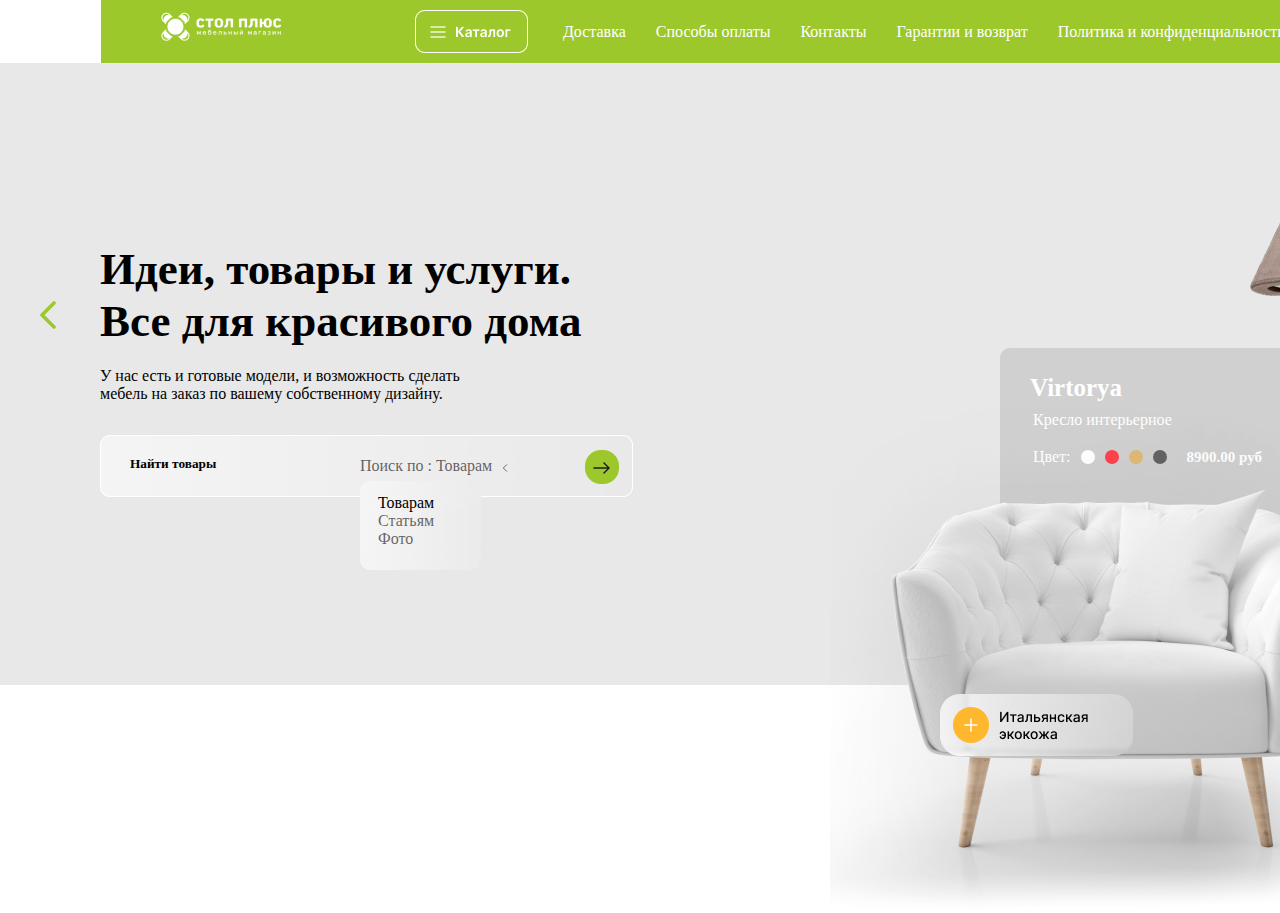
==== commit 24608898: "tex-t" ====
--- a/index.html
+++ b/index.html
@@ -5,344 +5,96 @@
     <meta http-equiv="X-UA-Compatible" content="IE=edge">
     <meta name="viewport" content="width=device-width, initial-scale=1.0">
     <link rel="stylesheet" href="/style/style.css">
-    <link rel="icon" href="/img/Mask group.svg" type="image/x-icon" />
-    <title> Table Plus</title>
-    
+    <title>Table Plus</title>
 </head>
 <body>
-
-
-    <header class="one">
-       
-            <main class="head">
-                <div class="one-one">
-                <div class="one-head">
-                 <img src="/img/Mask group (2).png" alt="">
+    <header>
+        <div class="container">
+            <div class="main">
+                <div class="title">
+                    <img src="./img/Mask group (2).png" alt="">
                 </div>
-                <div class="one-katalog">
-                    <button class="one-btn">
-                        <img src="/img/menu-hamburger.svg" alt="">
-                        <h4 class="one-katalog-1">Каталог</h4>
-                    </button>
-
-                </div>  
-                <div class="one-menu-ul">
-                    <ul class="one-menu-li">
-                        <li> <a href="">Доставка</a> </li>
-                        <li> <a href="">Способы оплаты</a> </li>
-                        <li> <a href="">Контакты</a> </li>
-                        <li> <a href="">Гарантии и возврат</a></li>
-                        <li> <a href="">Политика конфиденциальности</a></li>
-                    </ul>
+                <img class="main-image" src="./img/Group 48096149.png" alt="">
+                <div class="main2">
+                    
+                    <li>   <a href="">Доставка</a></li>      
+                    <li>   <a href="">Способы оплаты</a></li>
+                    <li>   <a href="">Контакты</a></li>
+                    <li>   <a href="">Гарантии и возврат</a></li>
+                    <li>   <a href="">Политика и конфиденциальности</a></li>
+                    
                 </div>
-                <div class="one-korzina">
-                    <img src="/img/shopping-bag.svg" alt=""> <h5>Корзина</h5>
+                <div class="end">
+                    <img src="./img/shopping-bag (2).svg" alt="">
+                        <p>Корзина</p>
                 </div>
-            </div>
-            </main>
-            <section class="section-one">
-                <section class="section-one-img">
-                    <img src="/img/Слой 1 1.png" alt="">
-                </section>
-                 <div class="container">
-                <h1 class="section-one-zagalovok">Идеи, товары и услуги. <br>
-                    Все для красивогодома</h1>
-                    <p class="section-one-text">У нас есть и готовые модели, и возможность сделать <br> мебель на заказ по вашему собственному дизайну.</p>
-               
-                <div class="section-one-strelka">
-                    <span class="section-one-strelka-1"> <  </span>
-                    <span class="section-one-strelka-2">></span>
-                </div>
-                <div class="section-one-input">
-                    <input type="text" placeholder="Найти товары">
-                </div>
-                <div class="second-one-input-span">
-                    <span class="second-one-span">Поиск по: Товарам<img src="/img/chevron-top.svg" alt="">       <b>|</b> <div class="section-one-div-strelka"><img src="/img/shape.svg" alt=""></div></span>
-                </div>
-                <div class="section-one-text3">
-                    <p class="section-one-texet-p" >   <a href="">Товарам</a> </p>
-                    <p class="section-one-texet-p-1" > <a class="section-one-text-3-a" href="">Статьям</a> </p>
-                    <p class="section-one-texet-p-1" > <a class="section-one-text-3-a" href="">Статьям</a> </p>
-                </div>
-                <div class="section-one-virtoria">
-                    <div class="section-one-virtoria-blok">
-                        <h4>Virtorya</h4>
-                        <span class="section-one-virtoria-blok-span">Кресло интерьерное</p>
-                        <span>Цветы: <img src="/Ellipse 3.svg" alt=""> <img src="/Ellipse 4.svg" alt=""><img src="/Ellipse 5.svg" alt=""><img src="/Ellipse 6.svg" alt="">  </span>
-                        <span class="section-one-virtoria-num">8900.00$</num>
-                    </div>
-                </div>
-                <div class="section-one-box">
-                    <div class="section-one-box-blok">
-                        <img src="/870 1.png" alt="">
-                        <img class="section-one-box-blok-1" src="/Group 48096148.png" alt="">
-                        <img class="section-one-box-blok-2" src="/Group 48096147.png" alt="">
-                    </div>
-                </div>    
 
             </div>
-            </section>
-    </header>
-        <section class="two">
-            <div class="container">
-                <h3 class="two-text-h3">Популярные категории</h3>
-                <div class="two-ol">
-                    <ol>
-                        <li>Столы</li>
-                        <li>Стулья</li>
-                        <li class="two-ol-btn"><a href="">Консоли</a></li>
-                        <li>Кресла</li>
-                        <li>Интерьерные диваны</li>
-                        <li>Распродажа</li>
-                    </ol>
+        </div>
+        <div class="container2">
+            <div class="eki">
+                <img src="./img/Слой 1 1.png" alt="">
+            </div>
+            <div class="strelka">
+                <img src="./img/shape.png" alt=""> 
+                <h1>Идеи, товары и услуги.<br>Все для красивого дома </h1> 
+                <p>У нас есть и готовые модели, и возможность сделать<br> мебель на заказ по вашему собственному дизайну.</p>
+            </div>
+            <div class="strelka2">
+                <img src="./img/shape (1).png" alt="">
+            </div>
+            <div class="tovar">
+                <img src="./img/Rectangle 4.png" alt="">
+                <h5>Найти товары</h5>
+                <p>Поиск по : Товарам</p>
+            </div>
+            <div class="tovar2">
+                <img src="./img/chevron-top.svg" alt="">
+            </div>
+            <div class="tovar3">
+                <img src="./img/Rectangle 5.png" alt="">
+            </div>
+            <div class="tovar4">
+                <img src="./img/shape (2).png" alt="">
+            </div>
+            <div class="tovar5">
+                <img src="./img/Rectangle 911.png" alt="">
+                <p>Товарам</p>
+                <div class="seryi">
+                    <p>Статьям</p>
+                    <p>Фото</p>
                 </div>
+               
+            </div>
+            <div class="virt">
+                <img src="./img/Rectangle 9.png" alt="">
+                <h3>Virtorya</h3>
+                <p>Кресло интерьерное</p>
+            </div>
+            <div class="virt2">
+                <p>Цвет:</p>
+                <img src="Ellipse 3.svg" alt="">
+                <img src="Ellipse 4.svg" alt="">
+                <img src="Ellipse 5.svg" alt="">
+                <img src="Ellipse 6.svg" alt="">
+                <h6>8900.00 руб</h6>
 
-                 <div class="two-img">
-                    <div class="two-img-image">
-                        <img src="/image/4rxja2veeongo6g5n5gsux5x3q0iz7ac-transformed 2.png" alt="">
-                        <h5>Стул Венеция</h5>
-                        <p>Белый</p>
-                        <span>11.990 руб</span>
-                    </div>
+            </div>
+            <div class="stol">
+                <img src="./870 1.png" alt="">
+            </div>
+            <div class="stol2">
+                <img src="./Group 48096147.png" alt="">
+            </div>
+            <div class="stol3">
+                <img src="./Group 48096148.png" alt="">
+            </div>
 
-                    <div class="two-img-image-1">
-                        <img src="/image/01.png" alt="">
-                        <h5>Стул ALLY VBP-206</h5>
-                        <p>Светло бежевый</p>
-                        <span>11.990 руб <sub><del>17.990 руб</del></sub></span>
-                    </div>
-
-                    <div class="two-img-image">
-                        <img src="/image/4rxja2veeongo6g5n5gsux5x3q0iz7ac-transformed 2.png" alt="">
-                        <h5>Стул Рио</h5>
-                        <p>Велюрово синий</p>
-                        <span>14.000 руб</span>
-                    </div>
-
-                    <div class="two-img-image">
-                        <img src="/image/4rxja2veeongo6g5n5gsux5x3q0iz7ac-transformed 2.png" alt="">
-                        <h5>Стул Виктория</h5>
-                        <p>Желтый</p>
-                        <span>8.500 руб</span>
-                    </div>
-                </div> 
-
-                <div class="two-image">
-                    <div class="two-img-image">
-                        <img src="/image/4rxja2veeongo6g5n5gsux5x3q0iz7ac-transformed 2.png" alt="">
-                        <h5>Стул Венеция</h5>
-                        <p>Белый</p>
-                        <span>11.990 руб</span>
-                    </div>
-
-                    <div class="two-img-image-1">
-                        <img src="/image/01.png" alt="">
-                        <h5>Стул ALLY VBP-206</h5>
-                        <p>Светло бежевый</p>
-                        <span>11.990 руб <sub><del>17.990 руб</del></sub></span>
-                    </div>
-
-                    <div class="two-img-image">
-                        <img src="/image/4rxja2veeongo6g5n5gsux5x3q0iz7ac-transformed 2.png" alt="">
-                        <h5>Стул Рио</h5>
-                        <p>Велюрово синий</p>
-                        <span>14.000 руб</span>
-                    </div>
-
-                    <div class="two-img-image">
-                        <img src="/image/4rxja2veeongo6g5n5gsux5x3q0iz7ac-transformed 2.png" alt="">
-                        <h5>Стул Виктория</h5>
-                        <p>Желтый</p>
-                        <span>8.500 руб</span>
-                    </div>
-                </div>
-            </div>
-        </section>
-
-
-    <section class="three">
-        <div class="container">
-        <h1 class="section-text">Новости и предложения</h1>
-
-        <div class="section-image">
-            <div class="section-img">
-                <p class="section-text-p">Диван Альмека</p>
-                <h1 class="section-zagalovok">Хит недели</h1>
-                <span class="section-text-p1">Цвет: Синий аметист</span> <br>
-                <span class="section-span">11.990 руб <span class="section-span1"> <sub> <del>17.990 руб</del> </sub> <br> </span>
-                <span class="section-knopka"> <a href="">В корзину</a> </span>
-            </div>
-            <div class="section-img1">
-                <div class="img-blok1">
-                    <h3 class="section-zogolovok">Новинки в мире <br> диванов</h3>
-                </div>
-
-                <div class="img-blok2">
-                    <h3 class="section-zogolovok">Выбираем правильный <br> стол в месте</h3>
-                </div>
-                
-            </div>  
-        </div>
-
-        <div class="section-blok">
-            <div class="section-box">
-                <h5>Правильные <br>интерьерные кресла</h5>
-                <p class="section-box-text">К статье</p>
-                <p class="section-box-border-top"></p>
-            </div>
-            <div class="section-box1">
-                <h5>Не можете выбрать <br>обеденный стол?</h5>
-                <p class="section-box-text">К статье</p>
-                <p class="section-box-border-top"></p>
-            </div>
-            <div class="section-box2">
-                <h5>Какие стулья часто <br>покупают в прихожую</h5>
-                <p class="section-box-text">К статье</p>
-                <p class="section-box-border-top"></p>
-            </div>
-            <div class="section-box3">
-                <h5>Правильно и удобно <br>выбираем кресло</h5>
-                <p class="section-box-text">К статье</p>
-                <p class="section-box-border-top"></p>
-            </div>
-        </div>
-
-
-        <div class="section-youtube">
-            <div class="section-youtube-text">
-                <h1 class="section-youtube-zaga">Мы на You-tube</h1>
-                <p class="section-youtube-textP">Специально для вас мы создали <br>
-                    канал с полезынми и интересными роликами</p>
-                    <button class="section-youtube-knop"> <a href="https://www.youtube.com/@davita-745">Смотреть</a>  <img src="play-circle (1).svg " alt=""> </button>
-            </div>
-            <div class="section-youtube-img">
-                <img src="/image/glowing_youtube_logo_on_a_realistic_3d_circle 1 (1).png" alt="">
-            </div>
-        </div>
-        </div>
-    </section>
-
-    <div class="section-four">
-        <div class="container">
-        <div class="section-four-text">
-            <h2>Отзывы клиентов</h2>
-        </div>
-        <div class="section-otzyv">
-            
-            <div class="section-otzyv-blok">
-                <img src="/image/Mask group (1).png" alt=""><h4>Елена <br> Александровна</h4>
-                <div class="iconka-svg">
-                    <img src="Star 1.svg" alt="">
-                    <img src="Star 1.svg" alt="">
-                    <img src="Star 1.svg" alt="">
-                    <img src="Star 1.svg" alt="">
-                    <img src="Star 1.svg" alt="">
-                </div>
-                <p>Конструкторы Лего развивают мелкую <br> моторику рук, способность к концентрации, <br> мышление, ловкость, интеллект, и помогают <br> ребятишкам раскрывать их творческий <br> потенциал. Элементам конструкторов Lego <br> свойственны четкие геометрические <br> формы, что помогает </p>
-                <span>21.07.23</span>
-            </div>
-            <div class="section-otzyv-blok1">
-                <img src="/image/Mask group (1).png" alt=""><h4>Елена <br> Александровна</h4>
-                <div class="iconka-svg">
-                    <img src="Star 1.svg" alt="">
-                    <img src="Star 1.svg" alt="">
-                    <img src="Star 1.svg" alt="">
-                    <img src="Star 1.svg" alt="">
-                    <img src="Star 1.svg" alt="">
-                </div>
-                <p>Конструкторы Лего развивают мелкую <br> моторику рук, способность к концентрации, <br> мышление, ловкость, интеллект, и помогают <br> ребятишкам раскрывать их творческий <br> потенциал. Элементам конструкторов Lego <br> свойственны четкие геометрические <br> формы, что помогает </p>
-                <span>21.07.23</span>
-            </div>
-            <div class="section-otzyv-blok1">
-                <img src="/image/Mask group (1).png" alt=""> <h4>Елена <br> Александровна</h4>
-                <div class="iconka-svg">
-                    <img src="Star 1.svg" alt="">
-                    <img src="Star 1.svg" alt="">
-                    <img src="Star 1.svg" alt="">
-                    <img src="Star 1.svg" alt="">
-                    <img src="Star 1.svg" alt="">
-                </div>
-                <p>Конструкторы Лего развивают мелкую <br> моторику рук, способность к концентрации, <br> мышление, ловкость, интеллект, и помогают <br> ребятишкам раскрывать их творческий <br> потенциал. Элементам конструкторов Lego <br> свойственны четкие геометрические <br> формы, что помогает</p>
-                <span>21.07.23</span>
-            </div>
         </div>
         
-        <section class="section-five">
-            <div class="section-five-text">
-                <h3>Стол плюс</h3>
-                <p>«Стол Плюс» — больше, чем мебельный магазин в Воронеже. Это семейное дело с 20-летней историей, 30 проверенными фабриками- <br> партнёрами, большим каталогом мебели и собственным производством. У нас сплоченная команда профессионалов, преданных своей <br> работе и заинтересованных в результате.</p>
-            </div>
-
-            <div class="section-five-icons">
-                <div class="icons-five1">
-                    <img src="armchair-chair-furniture-sofa-svgrepo-com 1.svg" alt="">
-                    <p>Большой выбор <br> мебели</p>
-                </div>
-                <div class="icons-five">
-                    <img src="like.svg" alt="">
-                    <p>Гарантия качества</p>
-                </div>
-                <div class="icons-five">
-                    <img src="drawing.svg" alt="">
-                    <p>Индивидуальный <br> подход</p>
-                </div>
-                <div class="icons-five">
-                    <img src="blob-discount.svg" alt="">
-                    <p>Выгодные цены</p>
-                </div>
-            </div>
-        </div>
-        </section>
-
-    </div>
-    </div>
-
-    <footer>
-        <div class="container">
-            <div class="footer-ol">
-        <div class="footer-img">
-           <img src="/img/Стол-плюс-footer-1 1 (1).png" alt="">
-            <h4 class="footer-text">StolPlus - Компания по <br> производствуи продажи мебели</h4>
-            <p class="footer-text-p">Информация на сайте исключительно для ознакомления</p>
-        </div>
+           
         
-            <div class="footer-ul">
-                <h5 class="footer-zagalovok">Каталог</h5>
-                <ul>
-                    <li>Мебель из массива</li>
-                    <li>Столы</li>
-                    <li>Стулья</li>
-                    <li class="footer-console">Консоли</li>
-                    <li>Кухонные уголки</li>
-                    <li>Кресла</li>
-                    <li>Интерьерные диваны</li>
-                    <li>Кровати</li>
-                </ul>
-            </div>
-
-            <div class="footer-ul">
-                <h5 class="footer-zagalovok">Помощь</h5>
-                <ul>
-                    <li>Мебель из массива</li>
-                    <li>Столы</li>
-                    <li>Стулья</li>
-                    <li class="footer-console">Консоли</li>
-                    <li>Кухонные уголки</li>
-                </ul>
-            </div>
-
-            <div class="footer-ul">
-                <h5 class="footer-zagalovok">Контакты</h5>
-                <ul>
-                    <li>г.Воронеж Бульвар Победы 23Б</li>
-                    <li>+79611816970</li>
-                    <li>mailto:stolplus@mail.ru</li>
-                    <li>Время работы: 10:00-21:00</li>
-                </ul>
-            </div>
-        </div>
-        </div>
-    </footer>
+    </header>
 
     
 
--- a/style/style.css
+++ b/style/style.css
@@ -1,708 +1,443 @@
- *{
+*{
     padding: 0;
+<<<<<<< HEAD
+    box-sizing: border-box;
+    margin: 0;
+}
+.title-img{
+    margin-top: 15px;
+}
+.container{
+    width: 1078px;
+    margin: 0 auto;
+}
+.ul-4{
+    display: flex;
+    list-style: none;
+    margin-left: 25px;
+}
+.li-1{
+    margin-left: 25px;
+
+}
+.li-2{
+    margin-left: 25px;
+    
+}
+.li-3{
+    margin-left: 25px;
+    
+}
+.li-4{
+    margin-left: 25px;
+    
+}
+.li-5{
+    margin-left: 25px;
+    
+}
+.aku-2{
+    display: flex;
+    margin-top: 100px;
+    margin-right: 100px;
+    margin-left: 100px;
+}
+.aku-3{
+    display: flex;
+    margin-top: 100px;
+    margin-right: 100px;
+    margin-left: 100px;
+    margin-bottom: 100px;
+
+}
+.title-1{
+    display: flex;
+    background: #9DC82C;
+    height: 80px;
+    
+}
+.korzina {
+    margin-left: 25px;
+    margin-top: -4px;
+    margin-bottom: 10px;
+    background-color:  #9DC82C;
+    border-radius: 10px;
+    border: 1px solid #9DC82C;
+}
+.korzina img{
+    margin-bottom: 10px;
+    margin-left: -155px;
+}
+.korzina p{
+    margin-top: -32px;
+    margin-left: 10px;
+}
+.img-5{
+    margin-bottom: -4px;
+}
+
+
+.stul-1{
+    position: relative;
+    width: 40px;
+    margin: 10px;
+    margin-left: 200px ;
+    
+
+}
+.pishka-1{
+    margin-top: 30px;
+}
+.pishka-2{
+    margin-top: 15px;
+}
+.pishka-3{
+    margin-top: 30px;
+}
+.pishka-4{
+    color: #9DC82C;
+    margin-top: 15px;
+}
+.pishka-5{
+    margin-top: 30px;
+}
+.pishka-6{
+    margin-top: 15px;
+}
+.pishka-7{
+    margin-top: 15px;
+}
+.pishka-8{
+    margin-top: 30px;
+}
+.pishka-9{
+    margin-top: 15px;
+}
+.pishka-10{
+    margin-top: 30px;
+}
+.pishka-11{
+    margin-top: 15px;
+}
+.pishka-12{
+    margin-top: 15px;
+}
+.pishka-13{
+    margin-top: 30px;
+}
+.pishka-14{
+    margin-top: 15px;
+}
+.pishka-15{
+    margin-top: 15px;
+}
+.pishka-16{
+    margin-top: 15px;
+    color: #FF434E;
+}
+.put-1{
+    margin: 0 130px;
+}
+
+.put-4{
+    margin: 0 130px;
+}
+.aku-4{
+width: 50px;
+}
+.button-4{
+    margin-left: 20px;
+    height: 40px;
+    padding: 0 40px;
+    margin-top: 20px;
+    border-radius: 10px;
+    background-color: #FFFFFF;
+    border: 1px solid #FFFFFF;
+}
+.button-1{
+    position: static;
+    width: 100px;
+    margin-left: 105px;
+    margin-top: 20px;
+    /* margin: 80px; */
+    margin-bottom: 40px;
+    padding-top: 20px 0;
+    padding: 7px ; 
+    color: #fff;
+    background-color: #C1C1C1;
+    border-radius: 10px;
+    border: 1px solid #C1C1C1;
+}
+.aku-1{
+    margin-top: 25px;
+}
+.aku-4 .ashka{
+    position: sticky;
+    font-size: 12px;
+    width: 100px;
+    margin: 200px;
+    margin-top: -360px;  
+    padding: 20px 0;
+    margin-left: 160px;
+}
+.aku-4 .ashka-1{
+    position: sticky;
+    font-size: 12px;
+    width: 100px;
+    margin: 200px;
+    margin-top: -240px;  
+    padding: 100px 0;
+    margin-left: 160px;
+
+   
+}
+.put-1 .pishka-4{
+    border-bottom: 1px solid #9DC82C;
+    padding-bottom: 10px;
+    width: 145px;
+}
+.aku-4 .ashka-2{
+    position: sticky;
+    font-size: 12px;
+    width: 100px;
+    margin: 200px;
+    margin-top: -230px;  
+    padding: 20px 0;
+    margin-left: 160px;
+}
+.skidka{
+    margin-left: 100px;
+    width: 793px;
+    height: 49px;
+    top: 624px;
+    left: 242px;
+    border-radius: 10px;
+   background-color: #FF434E;
+   color: #fff;
+   border: 1px solid #FF434E;
+}
+.aku-4 .stul-1{
+    position: sticky;
+    margin: 80px;
+    padding-top: 15px;
+    margin-top: -800px;  
+    padding: 20px 0;
+    margin-left: 108px;
+}
+.aku-4 .stul-2{
+    position: sticky;
+    width: 40px;
+    margin: 200px;
+    padding-top: 15px;
+    margin-top: -300px;  
+    padding: 20px 0;
+    margin-left: 108px;
+}
+.aku-4 .stul-3{
+    position: sticky;
+    width: 40px;
+    margin: 80px;
+    padding-top: 15px;
+    margin-top: -100px;  
+    padding: 20px 0;
+    margin-left: 108px;
+}
+ .aku-4 .pishka-17{
+    position: sticky;
+    font-size: 12px;
+    width: 180px;
+    height: 7px;
+    /* top: 120px; */
+   margin-top: -200px;
+   margin-left: 120px;
+}
+=======
     /* margin: 0; */
     box-sizing: border-box;
 
 }
-body{
-    /* background: rgba(157, 200, 44, 1); */
-}
+
 
 .container{
-    /* padding: 0; */
-    margin: 0 auto ;
+    padding: 0;
+    margin: 0;
     width: 1078px;
 }
-.head{
-    background: rgba(157, 200, 44, 1);
-    height: 90px;
-}
-.one-one{
-    display: flex;
-    /* flex-wrap: wrap; */
-
-    /* justify-content: space-between; */
-}
-.one-menu-li{
-    display: flex;
-    /* justify-content: space-between; */
-}
-.one-menu-li a:hover{
-    color: aquamarine;
-}
-.one-menu-li li{
-    margin-left: 55px;
-    list-style: none;
+
+.title{
+    width: 100px;
+    padding-left: 50px;
+}
+.main{
+    background-color:  #9DC82C;
+    padding: 10px;
+    width: 1535px;
+    display: flex;
+    justify-content: space-between;
+}
+.main2 {
+    display: flex;
+    justify-content: space-between;
+    margin-left: -150px;
+
+}
+.main2 a{
+    color: white;
+    text-decoration: none;
+    margin-top: 13px;
+
+}
+.main li{
+    display: flex;
+    gap: 10%;
+    padding-left: 30px;
+    
+}
+.main-image img{
+    padding-left: 130px;
+    bottom: -30px;
+   
+}
+.end{
+    display: flex;
+    align-items: center;
+    padding-left: 5px;
+    margin-right: 120px;
+}
+
+.eki img {
+    padding-left: 1250px;
+
+}
+
+.container2{
+    background-color: #E8E8E8;
+    height: 622px;
+    width: 1535px;
+}
+.strelka img{
+    padding-left: 40px;
+}
+.strelka2 img{
+    padding-left: 97%;
+     /* padding-top: -170px; */
+     top: -75px;
+     position: relative;
+    
+    
+}
+.strelka h1{
+    /* padding-bottom: 100px; */
+    padding-left: 100px;
+    /* margin-bottom: 50px; */
+    margin-top: -90px;
+    font-size: 45px;
+}
+.strelka p{
+    padding-left: 100px;
     margin-top: 20px;
+}
+
+.tovar img{
+    padding-left: 100px;
+}
+.tovar h5{
+    padding-left: 130px;
+    margin-top: -45px;
+}
+.tovar p{
+    padding-left: 360px;
+    margin-top: -15px;
+}
+.tovar2 img{
+    padding-left: 495px;
+    display: flex;
+    align-items: center;
+    margin-top: -16px;
+}
+.tovar3 img{
+    padding-left: 585px;
+    display: flex;
+    margin-top: -29px;
+}
+.tovar4 img{
+
+    padding-left: 593px;
+    display: flex;
+    /* margin-bottom: 30px; */
+    position: relative;
+    top: -22px;   
+}
+.tovar5 img{
+    padding-left: 360px;
+    margin-top: -15px;
+}
+.tovar5 p{
+    padding-left: 378px;
+    position: relative;
+    top: -80px;
+}
+.virt img{
+    padding-left: 1000px;
+    margin-top: -280px;
+    /* font-size: 25px; */
+    
+
+}
+.virt h3{
+    padding-left: 1030px;
+    margin-top: -299px;
+    font-size: 25px;
+
+}
+.virt p{
+    padding-left: 1033px;
+    margin-top: 9px;
+}
+.virt2{
+    display: flex;
+    padding-left: 1033px;
+    margin-top: -180px;
+    gap: 10px;
     color: white;
-    font-weight: 500;
-    font-size: 14px;
-} 
-.one-menu-li li a{
-    list-style: none;
-    text-decoration: none;
-    color: rgba(255, 255, 255, 0.65);
-}
-.one-katalog-1{
-    margin-top: 35px;
-    margin-left: 30px;
-    position: relative;
-    top: -54px;
-    margin-right: 19px;
+
+}
+.virt{
     color: white;
 }
-.one-btn img{
-    position: relative;
-    left: -40px;
-    top: 5px;
-}
-.one-head img{
-    margin-left: 80px;
-    margin-top: 25px;
-}
-
-
-.one-btn{
-    border: 1px solid white;
-    background: #8CC004;
-    height: 40px; 
-    width: 140px;
-    margin-top: 25px;
-    margin-left: 10px;
-    border-radius: 8px;
-
-}
-.one-korzina img{
-    margin-top: 32px;
-    margin-left: 60px;
-}
-.one-korzina h5{
-    position: relative;
-    bottom: 43.5px;
-    right: -90px;
-    color: rgba(255, 255, 255, 0.65);
-}
-
-
-.section-one{
-    background:rgba(232, 232, 232, 1);
-    padding-top: 20px;
-    height: 600px;
-}
-.section-one-img{
-    margin-left: 1130px;
-    position: relative;
-    bottom: 20px;
-}
-.section-one-zagalovok{
-    padding-top: 50px;
-    font-weight: 700;
-    font-size: 44px;
-    position: relative;
-    top: -120px;
-    color: rgba(0, 0, 0, 1);
-}
-.section-one-text{
-    position: relative;
-    top: -135px;
-    left: 7px;
-    font-weight: 400;
-    font-size: 14px;
-    color: rgba(29, 28, 28, 0.7);
-}
-.section-one-strelka-1{
-    font-weight: 900;
-    font-size: 30px;
-    color: #8CC004;
-    position: relative;
-    top: -270px;
-    left: -170px;
-}
-.section-one-strelka-2{
-    font-weight: 900;
-    font-size: 30px;
-    color: #8CC004;
-    position: relative;
-    top: -270px;
-    left: 1170px;
-}
-.section-one-input input{
-    width: 380px; 
-    padding: 10px 15px;  
-    border-radius: 10px;
-    margin-left: 20px;
-    position: relative;
-    top: -140px;
-    border: 1px solid white;
-}
-.second-one-input-span span{
-    position: relative;
-    top: -175px ;
-    left: 180px;
-    color: rgba(0, 0, 0, 0.55);
-}
-.second-one-input-span img{
-    position: relative;
-    top: 7.5px;
-    left: -4px;
-    right: 10px;
-}
-
-.section-one-div-strelka img{
-    border-radius: 50%;
-    background: rgba(157, 200, 44, 1);
-    padding: 12px 12px;
-    position: relative;
-    top: -27px;
-    left: 170px;
-}
-.section-one-text3{
-    width: 80px;
-    height: 85px;
-    background: white;
-    border: 1px solid white;
-    position: relative;
-    top: -210px;
-    left: 240px;
-    padding-left: 15px;
-    font-weight: 400;
-    font-size: 12px;
-}
-.section-one-texet-p-1{
-    color:rgba(0, 0, 0, 0.55);
-    font-weight: 400;
-    font-size: 12px;
-}
-.section-one-text3 a{
-    text-decoration: none;
-    color: #000000;
-}
-.section-one-text-3-a{
-    color:rgba(0, 0, 0, 0.55)
-    ;
-}
-.section-one-text3 a:hover{
-    color: #8CC004;
-}
-.section-one-virtoria-blok{
-   max-width: 300px;
-    height: 300px;
-    background: rgba(208, 208, 208, 1);
-    border: 2px solid rgba(208, 208, 208, 1);
-    padding-left: 30px;
-    padding-top: 20px;
-    color: rgba(255, 255, 255, 1);
-}
-.section-one-virtoria-blok h4{
-    font-weight: 700;
-    font-size: 22px;
-}
-.section-one-virtoria-blok-span span{
-    font-weight: 400px;
-    font-size: 13px;
-}
-.section-one-virtoria-blok span{
-    font-weight: 300;
-    font-size: 12px;
-}
- .section-one-virtoria-blok img{
-    margin-left: 10px;
-}
-.section-one-virtoria-blok .section-one-virtoria-num {
-    margin-left: 30px;
-    font-weight: 700;
-    font-size: 20px;
-}
-.section-one-virtoria-blok{
-    position: relative;
-    top: -490px;
-    right: -750px;
-}
-
-.section-one-box{
-    position: relative;
-    top: -700px;
-    left: 520px;
-    margin-bottom: 50px;
-    height: 400px;
-    width: 550px;
-}
-.section-one-box-blok-1{
-    position: relative;
-    top: -220px;
-    left: 110px;
-}
-.section-one-box-blok-2{
-    position: relative;
-    top: -140px;
-    left: 205px;
-}
-
-
-.two{
-    margin-top: 30px;
-    text-align: center;
-    margin-top: 50px;
-}
-.two-text-h3{
-    font-weight: 700;
-    font-size: 36px;
-    color: rgba(0, 0, 0, 1);
-    margin-top: 300px;
-}
-ol{
-    display: flex;
-    margin-top: 30px;
- 
-    text-decoration: none;
-    list-style: none;
-}
-ol li{
-    margin-left: 100px;
-    font-weight: 500;
-    color: rgba(41, 41, 41, 1);
+
+.virt2 h6{
+    padding-left: 10px;
+    margin-top: 1px;
     font-size: 15px;
 }
-ol .two-ol-btn a{
-    padding: 10px 15px;  
-    border-radius: 8px;
-    background: 
-    rgba(54, 54, 54, 1);
-    color: white;
-    margin-top: -10px;
-    border:  rgba(54, 54, 54, 1);
-    text-decoration: none;
-}
-.two-img{
-    display: flex;
-    justify-content: space-between;
-    margin-top: 40px;
-}
-.two-image{
-    display: flex;
-    justify-content: space-between;
-    margin-top: 150px;
-}
-.two-img-image h5{
-    font-weight: 700;
-    font-size: 16px;
-    color: rgba(0, 0, 0, 1);
-    margin-top: 45px;
-}
-.two-img-image-1 h5{
-    font-weight: 700;
-    font-size: 16px;
-    color: rgba(0, 0, 0, 1);
-    margin-top: 0px;
-}
-.two-img-image p{
-    font-weight: 400;
-    font-size: 14px;
-    color: rgba(0, 0, 0, 0.5);
-    margin-top: -10px;
-}
-.two-img-image-1 p{
-    font-weight: 400;
-    font-size: 14px;
-    color: rgba(0, 0, 0, 0.5);
-    margin-top: -10px;
-}
-.two-img-image span{
-    font-weight: 400;
-    font-size: 20px;
-    color:  rgba(0, 0, 0, 1);
-    margin-top: -8px;
-}
-.two-img-image-1 span{
-    font-weight: 400;
-    font-size: 20px;
-    color:  rgba(0, 0, 0, 1);
-}
-.two-img-image-1 img{
-    margin-top: -12px;
-    padding-top: 10px;
-}
-.two-img-image img{
-    padding-top: 20px;
-}
-.two-img-image-1 del{
-    color:rgba(0, 0, 0, 0.25);
-    font-weight: 300;
-    font-size: 14px;
-}
-.two-img-image-1{
-    width: 300px;
-    height: 220px;
-    margin-left: 10px;
-    background: rgba(250, 250, 250, 1);
-}
-.two-img-image{
-    width: 300px;
-    height: 220px;
-    margin-left: 10px;
-    background: rgba(250, 250, 250, 1);
-}
-.three{
-    margin-top: 250px;
-}
-.section-image{
-    display: flex;
-}
-.section-text{
-    color: black;
-    font-weight: 700;
-    font-size: 32px;
-    text-align: center;
-    margin: 40px 0px;
-}
-.section-img{
-    background-image: url('/image/4266915\ 1\ \(1\).png');
-    width: 740px;
-    height: 380px;
-    border-radius: 10px;
-}
-.section-img p{
-    color: #9DC82C;
-    font-weight: 400;
-    font-size: 16px;
-    margin-top: 70px;
-    margin-left: 20px;
-}
-.section-zagalovok{
-    margin-left: 20px;
-    font-weight: 700;
-    font-size: 36px;
-}
-.section-text-p1{
-        color: #0000008A;
-    margin-bottom: 20px;
-    margin-left: 20px;
-}
-.section-span{
-    font-weight: 700px;
-    font-size: 20px;
-    color: #000000; 
-    padding-bottom: 70px;
-    margin-left: 20px;
-}
-.section-span1{
-    color:#00000040;
-    font-weight: 300;
-    font-size: 14px;
-    margin-left: 10px;
-}
-.section-knopka a{
-    text-decoration: none;
-    color: #ffffff;
-    margin-top: 100px;
-}
-span  .section-knopka{
-    border-radius: 8px;
-    background: #9DC82C;
-    border: #9DC82C;
-    color: white;
-    font-weight: 400;
-    font-size: 14px;
-    padding: 13px 20px;
-    margin-top: 100px;
-    margin-left: 20px;
-    position: relative;
-    top: 50px;
-   
-}
-.img-blok1{
-    background-image: url('/image/Rectangle\ 89\ \(1\).png');
-    width: 390px;
-    height: 180px;
-    margin-left: 20px;
-    margin-top: -18px;
-}
-.img-blok1 h3{
-    padding: 100px 0px 0px 20px;
-    color: white;
-    font-weight: 700;
-    font-size: 20px;
-}
-.img-blok2{
-    background-image: url('/image/Rectangle\ 114\ \(1\).png');
-    width: 390px;
-    height: 180px;
-    margin-left: 20px;
-    margin-bottom: 10px;
-}
-.img-blok2 h3{
-    padding: 100px 0px 0px 20px;
-    color: white;
-    font-weight: 700;
-    font-size: 20px;
-}
-.section-blok{
-    display: flex;
-}
-.section-box{
-    background-image: url('/image/Rectangle\ 90\ \(1\).png');
-    background-repeat: no-repeat;
-    width: 340px;
-    height: 300px;
-    border-radius: 8px;
-}
-.section-box1{
-    margin-left: 15px;
-    margin-right:15px;
-    background-image: url('/image/Rectangle\ 115\ \(1\).png');
-    background-repeat: no-repeat;
-    width: 340px;
-    height: 300px;
-    border-radius: 8px;
-}
-.section-box2{
-    margin-right: 1 5px;
-    background-image: url('/image/Rectangle\ 116\ \(1\).png');
-    background-repeat: no-repeat;
-    width: 340px;
-    height: 300px;
-    border-radius: 8px;
-}
-.section-box3{
-    background-image: url('/image/Rectangle\ 117\ \(1\).png');
-    background-repeat: no-repeat;
-    width: 350px;
-    height: 300px;
-    border-radius: 8px;
-}
-.section-blok h5{
-    margin-left: 10px;
-    margin-top: 120px;
-    color: white;
-    font-weight: 600;
-    font-size: 18px;
-}
-.section-blok p{
-    margin-left: 20px;
-    font-weight: 400;
-    font-size: 14px;
-    color: #ffffff;
-}
-.section-blok .section-box-border-top{
-    border-top: 2px solid white;
-    width: 60px;
-    position: relative;
-    top: -15px;
-}
-.section-youtube{
-    display: flex;
-    justify-content: space-around;
-    background: red;
-    margin-bottom: 80px;
-}
-.section-youtube-zaga{
-    font-weight: 700;
-    font-size: 40px;
-    color: white;
-}
-.section-youtube-textP{
-    font-weight: 400;
-    font-size: 16ox;
-    color: white;
-    margin-top: 12px;
-}
-.section-youtube-knop{
-    border: 1px solid red;
-    background: white;
+.stol{
+    padding-left: 830px;
+    margin-top: -70px;
+}
+.stol2{
+    padding-left: 1300px;
+    margin-top: -120px;
+}
+.stol3{
+    padding-left: 940px;
+    margin-top: -165px;
+}
+.black p{
     color: red;
-    font-weight: 400;
-    font-size: 14px;
-    padding: 13px 8px 13px 16px;
-    border-radius: 8px;
-    margin-top: 25px;   
-}
-.section-youtube-knop a:hover{
-    color: red; 
-}
-.section-youtube-knop a{
-    text-decoration: none;
-}
-.section-youtube-knop img{
-    margin-left: 30px;
-    margin-bottom: -6px;
-}
-.section-youtube-img{
-    margin-top: 10px;
-    margin-left: 30px;
-}
-
-
-.section-four{
-    margin-bottom: 40px;
-    /* background: #F9F9F9; */
-}
-.container {
-    width: 1078px;
-    margin: 0 auto;
-} 
-.section-four-text{
-    font-weight: 700;
-    font-size: 34px;
-    text-align: center;
-    margin: 20px 0;
-}
-.section-otzyv{
-    display: flex;
-    
-}
-.section-otzyv-blok{
-    box-shadow: 0 2px 3px grey;
-    width: 350px;
-    height: 310px;
-}
-.section-otzyv-blok1 {
-    box-shadow: 0 2px 3px grey;
-    margin-left: 100px;
-    width: 350px;
-    height: 310px;
-}
-.section-otzyv-blok h4{
-    font-weight: 600;
-    font-size: 15px;
-    position: relative;
-    top: -70px;
-    left: 75px;
-    padding-left: 10px;
-}
-.section-otzyv-blok1 h4{
-    font-weight: 600;
-    font-size: 15px;
-    position: relative;
-    top: -70px;
-    left: 75px;
-    padding-left: 10px;
-}
-.section-otzyv-blok p{
-    color:#000000 65%;
-    font-weight: 400;
-    font-size: 12px;
-    margin-top: -10px;
-    padding-left: 10px;
-}
-.section-otzyv-blok1 p{
-    color:#000000 65%;
-    font-weight: 400;
-    font-size: 12px;
-    margin-top: -10px;
-    padding-left: 10px;
-}
-.section-otzyv-blok img{
-    padding: 10px 0 0 10px;
-}
-.section-otzyv-blok1 img{
-    padding: 10px 0 0 10px;
-}
-.section-otzyv-blok span{
-    margin-left: 230px;
-    font-weight: 300;
-    font-size: 13px;
-    color: #000000 65%;
-}
-.section-otzyv-blok1 span{
-    margin-left: 230px;
-    font-weight: 300;
-    font-size: 13px;
-    color: #000000 65%;
-}
-.iconka-svg{
-    position: relative;
-    top: -155px;
-    left: 160px;
-}
-.section-five-text{
-    margin-bottom: 70px;
-}
-.section-five-text h3{
-    font-weight: 800;
-    font-size: 24px;
-    color: #000000;
-}   
-.section-five-text p{
-    font-weight: 400;
-    font-size: 14px;
-    color: #000000 60%;
-}
-.section-five-icons{
-    display: flex;
-    margin-bottom: 30px;
-}
-.icons-five{
-    width: 300px;
-    height: 250px;
-    box-shadow: 0 1px 3px 0 grey;
-    margin-left: 50px;
-}
-.icons-five img{
-    padding-left: 100px;
-    padding-top: 80px;
-}
-.icons-five1 img{
-    padding-left: 100px;
-    padding-top: 80px;
-}
-.icons-five p{
-    padding-left: 50px;
-    padding-top: 10px;
-}
-.icons-five1 p{
-    padding-left: 50px;
-    padding-top: 10px;
-}
-.icons-five1{
-    width: 300px;
-    height: 250px;
-    box-shadow: 0 1px 3px 0 grey;
-}
-
-.footer-text{
-    color: #8CC004;
-    font-weight: 700;
-    font-size: 16px;
-}
-.container {
-    width: 1078px;
-    margin: 0 auto;
-}
-.footer-text-p:hover{
-    border-bottom: blue 1px solid;  
-}
-.footer-text-p{
-    width: 260px;
-    font-weight: 400;
-    font-size: 9px;
-    color: #000000 70%;
-}
-.footer-ol{
-    display: flex;
-    justify-content: space-between;
-}
-.footer-ul li{
-    list-style: none;
-    padding-top: 15px;
-}
-
-.footer-ul ul li{
-    font-weight: 500;
-    font-size: 14px;
-    color: rgba(63, 63, 63, 1);
-    margin-left: -40px;
-}
-.footer-ul ul .footer-console{
-    font-weight: 500;
-    font-size: 14px;
-    color: black !important; 
-}
-.footer-ul h5{
-    color: rgba(63, 63, 63, 1);
-    font-weight: 700;
-    font-size: 16px;
-}
-footer{
-    margin-bottom: 30px;
-}
-
+}
+.seryi {
+    color:  #1D1C1CB2;
+
+    
+}
+.tovar p{
+    color:  #1D1C1CB2;
+    
+}
+
+
+
+
+
+>>>>>>> b12747b79e15b7240ae489e0b1ce9c95e6ef5a89
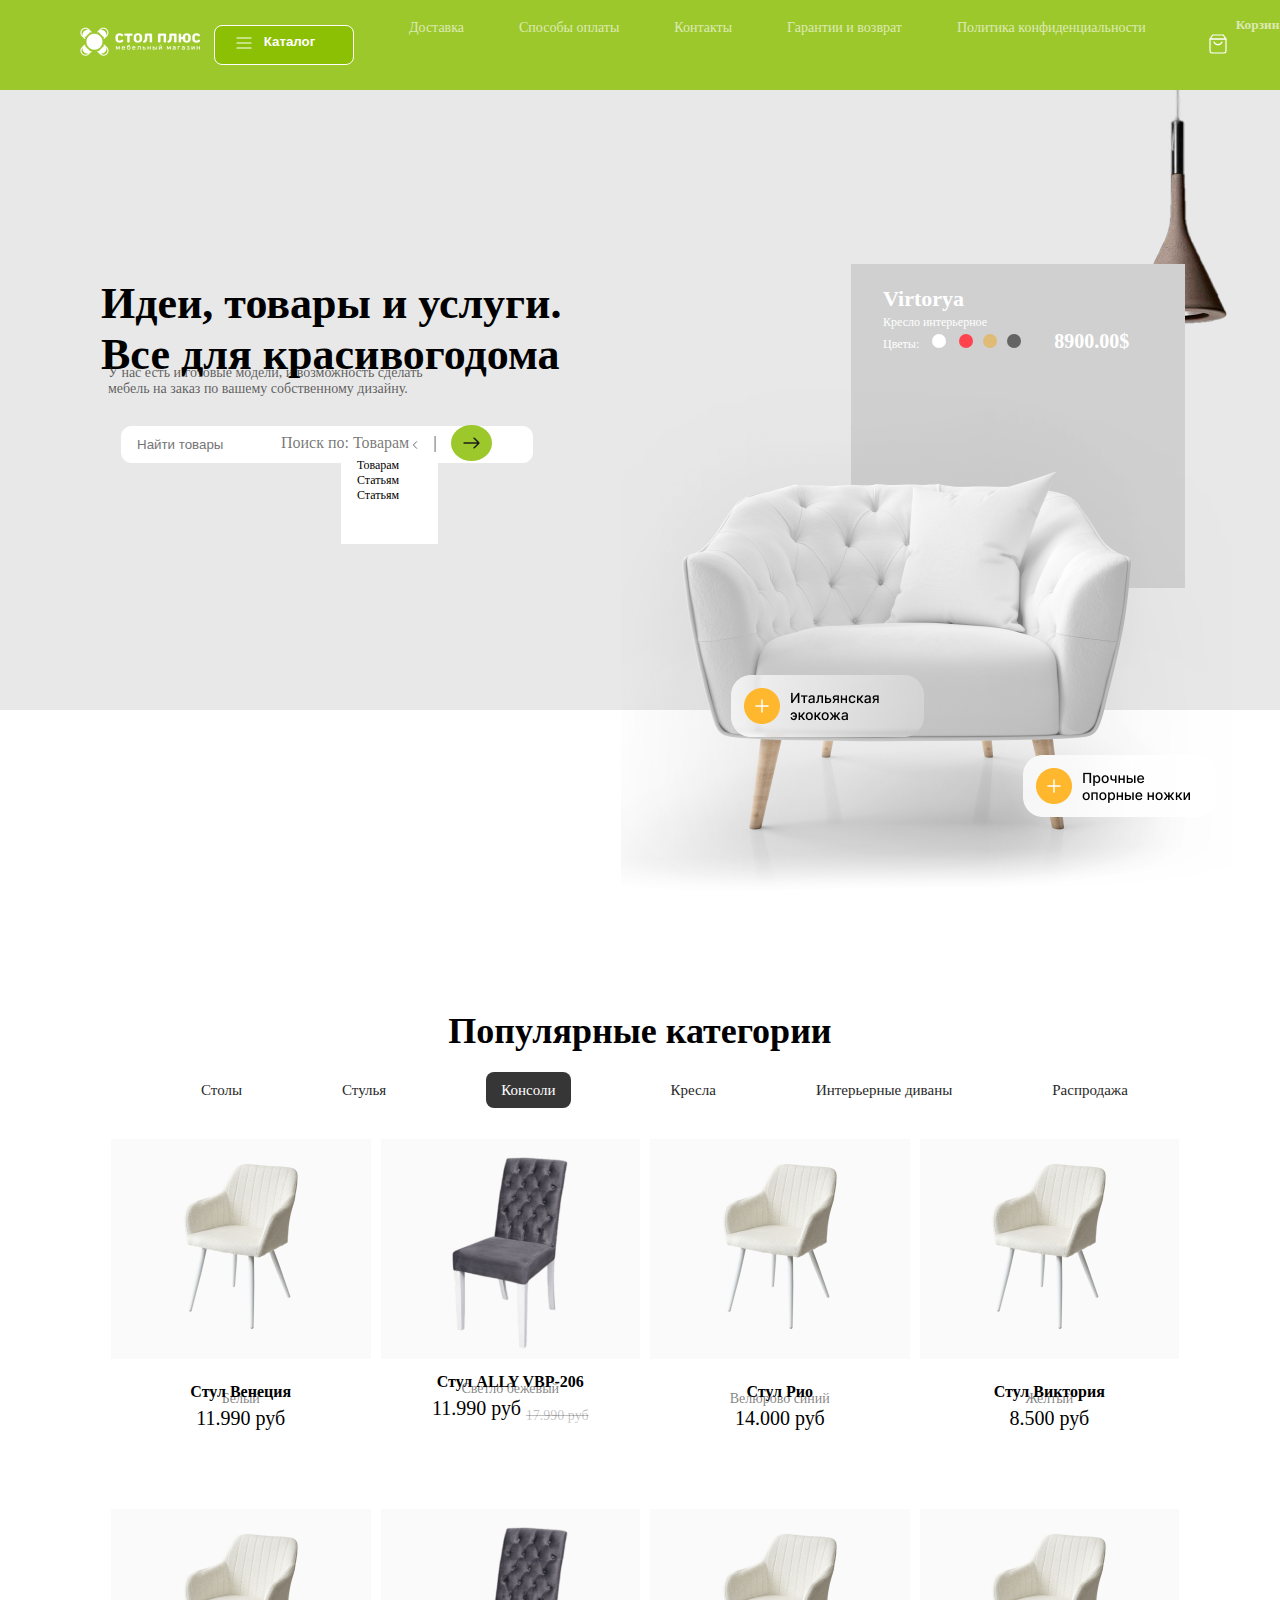
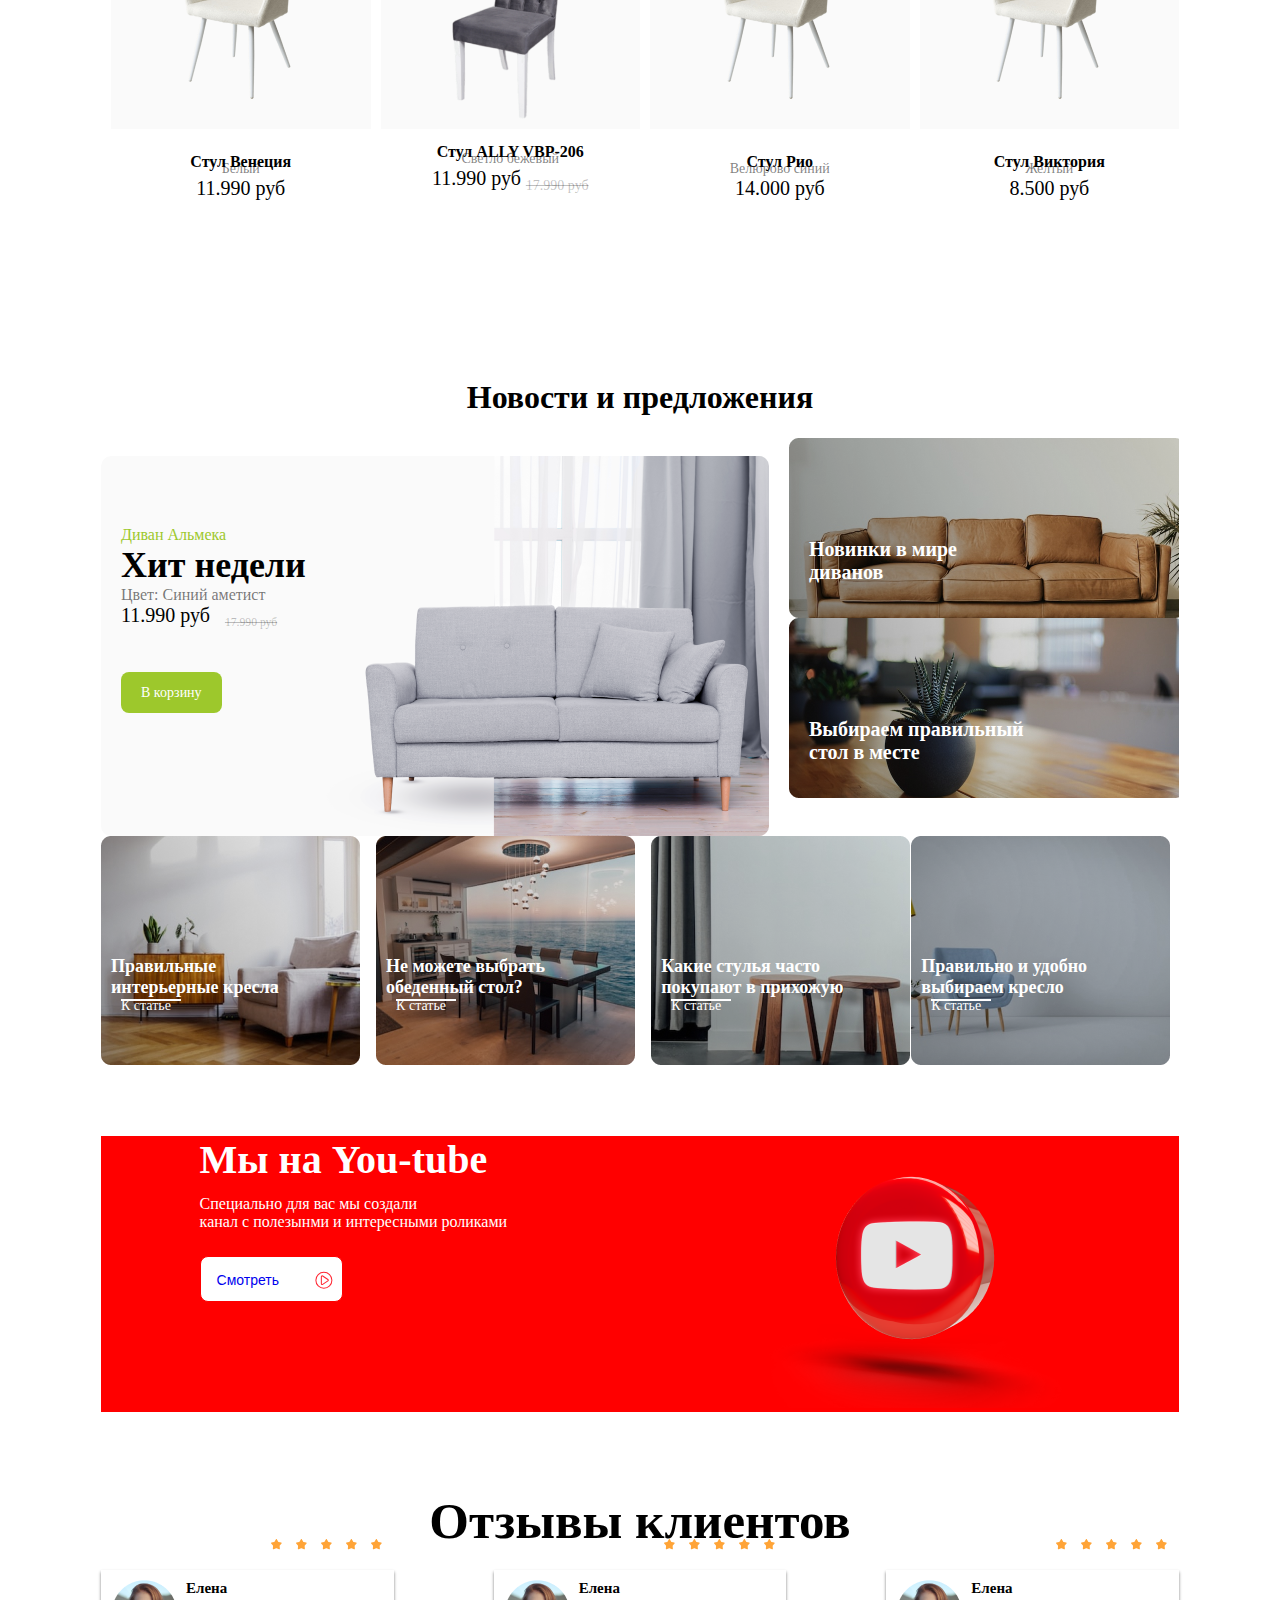
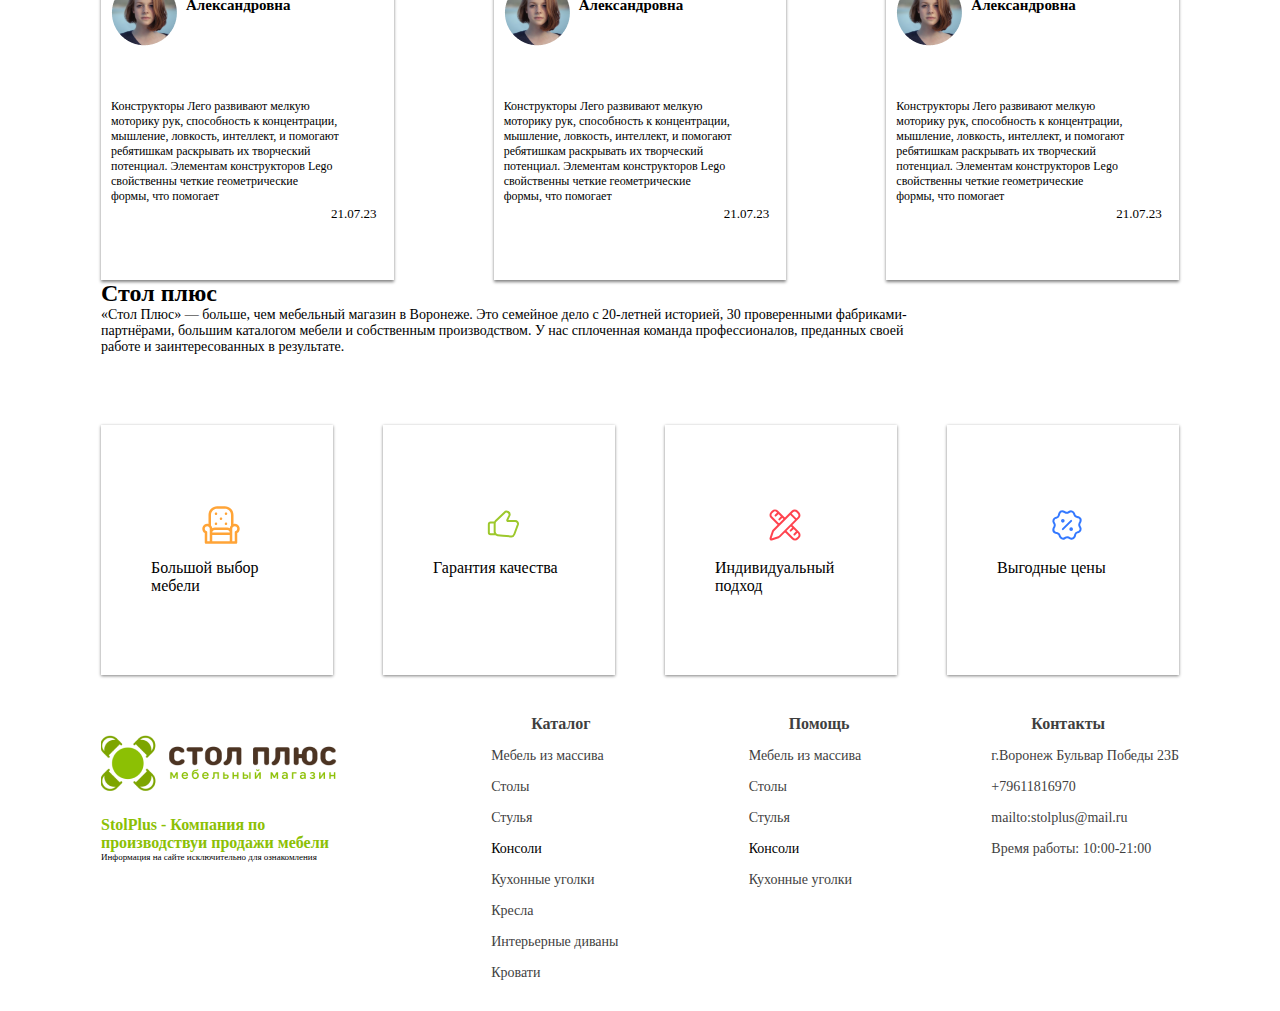
==== commit 9e2be9ef: "end function" ====
--- a/index.html
+++ b/index.html
@@ -5,96 +5,344 @@
     <meta http-equiv="X-UA-Compatible" content="IE=edge">
     <meta name="viewport" content="width=device-width, initial-scale=1.0">
     <link rel="stylesheet" href="/style/style.css">
-    <title>Table Plus</title>
+    <link rel="icon" href="/img/Mask group.svg" type="image/x-icon" />
+    <title> Table Plus</title>
+    
 </head>
 <body>
-    <header>
+
+
+    <header class="one">
+       
+            <main class="head">
+                <div class="one-one">
+                <div class="one-head">
+                 <img src="/img/Mask group (2).png" alt="">
+                </div>
+                <div class="one-katalog">
+                    <button class="one-btn">
+                        <img src="/img/menu-hamburger.svg" alt="">
+                        <h4 class="one-katalog-1">Каталог</h4>
+                    </button>
+
+                </div>  
+                <div class="one-menu-ul">
+                    <ul class="one-menu-li">
+                        <li> <a href="">Доставка</a> </li>
+                        <li> <a href="">Способы оплаты</a> </li>
+                        <li> <a href="">Контакты</a> </li>
+                        <li> <a href="">Гарантии и возврат</a></li>
+                        <li> <a href="">Политика конфиденциальности</a></li>
+                    </ul>
+                </div>
+                <div class="one-korzina">
+                    <img src="/img/shopping-bag.svg" alt=""> <h5>Корзина</h5>
+                </div>
+            </div>
+            </main>
+            <section class="section-one">
+                <section class="section-one-img">
+                    <img src="/img/Слой 1 1.png" alt="">
+                </section>
+                 <div class="container">
+                <h1 class="section-one-zagalovok">Идеи, товары и услуги. <br>
+                    Все для красивогодома</h1>
+                    <p class="section-one-text">У нас есть и готовые модели, и возможность сделать <br> мебель на заказ по вашему собственному дизайну.</p>
+               
+                <div class="section-one-strelka">
+                    <span class="section-one-strelka-1"> <  </span>
+                    <span class="section-one-strelka-2">></span>
+                </div>
+                <div class="section-one-input">
+                    <input type="text" placeholder="Найти товары">
+                </div>
+                <div class="second-one-input-span">
+                    <span class="second-one-span">Поиск по: Товарам<img src="/img/chevron-top.svg" alt="">       <b>|</b> <div class="section-one-div-strelka"><img src="/img/shape.svg" alt=""></div></span>
+                </div>
+                <div class="section-one-text3">
+                    <p class="section-one-texet-p" >   <a href="">Товарам</a> </p>
+                    <p class="section-one-texet-p-1" > <a class="section-one-text-3-a" href="">Статьям</a> </p>
+                    <p class="section-one-texet-p-1" > <a class="section-one-text-3-a" href="">Статьям</a> </p>
+                </div>
+                <div class="section-one-virtoria">
+                    <div class="section-one-virtoria-blok">
+                        <h4>Virtorya</h4>
+                        <span class="section-one-virtoria-blok-span">Кресло интерьерное</p>
+                        <span>Цветы: <img src="/Ellipse 3.svg" alt=""> <img src="/Ellipse 4.svg" alt=""><img src="/Ellipse 5.svg" alt=""><img src="/Ellipse 6.svg" alt="">  </span>
+                        <span class="section-one-virtoria-num">8900.00$</num>
+                    </div>
+                </div>
+                <div class="section-one-box">
+                    <div class="section-one-box-blok">
+                        <img src="/870 1.png" alt="">
+                        <img class="section-one-box-blok-1" src="/Group 48096148.png" alt="">
+                        <img class="section-one-box-blok-2" src="/Group 48096147.png" alt="">
+                    </div>
+                </div>    
+
+            </div>
+            </section>
+    </header>
+        <section class="two">
+            <div class="container">
+                <h3 class="two-text-h3">Популярные категории</h3>
+                <div class="two-ol">
+                    <ol>
+                        <li>Столы</li>
+                        <li>Стулья</li>
+                        <li class="two-ol-btn"><a href="">Консоли</a></li>
+                        <li>Кресла</li>
+                        <li>Интерьерные диваны</li>
+                        <li>Распродажа</li>
+                    </ol>
+                </div>
+
+                 <div class="two-img">
+                    <div class="two-img-image">
+                        <img src="/image/4rxja2veeongo6g5n5gsux5x3q0iz7ac-transformed 2.png" alt="">
+                        <h5>Стул Венеция</h5>
+                        <p>Белый</p>
+                        <span>11.990 руб</span>
+                    </div>
+
+                    <div class="two-img-image-1">
+                        <img src="/image/01.png" alt="">
+                        <h5>Стул ALLY VBP-206</h5>
+                        <p>Светло бежевый</p>
+                        <span>11.990 руб <sub><del>17.990 руб</del></sub></span>
+                    </div>
+
+                    <div class="two-img-image">
+                        <img src="/image/4rxja2veeongo6g5n5gsux5x3q0iz7ac-transformed 2.png" alt="">
+                        <h5>Стул Рио</h5>
+                        <p>Велюрово синий</p>
+                        <span>14.000 руб</span>
+                    </div>
+
+                    <div class="two-img-image">
+                        <img src="/image/4rxja2veeongo6g5n5gsux5x3q0iz7ac-transformed 2.png" alt="">
+                        <h5>Стул Виктория</h5>
+                        <p>Желтый</p>
+                        <span>8.500 руб</span>
+                    </div>
+                </div> 
+
+                <div class="two-image">
+                    <div class="two-img-image">
+                        <img src="/image/4rxja2veeongo6g5n5gsux5x3q0iz7ac-transformed 2.png" alt="">
+                        <h5>Стул Венеция</h5>
+                        <p>Белый</p>
+                        <span>11.990 руб</span>
+                    </div>
+
+                    <div class="two-img-image-1">
+                        <img src="/image/01.png" alt="">
+                        <h5>Стул ALLY VBP-206</h5>
+                        <p>Светло бежевый</p>
+                        <span>11.990 руб <sub><del>17.990 руб</del></sub></span>
+                    </div>
+
+                    <div class="two-img-image">
+                        <img src="/image/4rxja2veeongo6g5n5gsux5x3q0iz7ac-transformed 2.png" alt="">
+                        <h5>Стул Рио</h5>
+                        <p>Велюрово синий</p>
+                        <span>14.000 руб</span>
+                    </div>
+
+                    <div class="two-img-image">
+                        <img src="/image/4rxja2veeongo6g5n5gsux5x3q0iz7ac-transformed 2.png" alt="">
+                        <h5>Стул Виктория</h5>
+                        <p>Желтый</p>
+                        <span>8.500 руб</span>
+                    </div>
+                </div>
+            </div>
+        </section>
+
+
+    <section class="three">
         <div class="container">
-            <div class="main">
-                <div class="title">
-                    <img src="./img/Mask group (2).png" alt="">
-                </div>
-                <img class="main-image" src="./img/Group 48096149.png" alt="">
-                <div class="main2">
-                    
-                    <li>   <a href="">Доставка</a></li>      
-                    <li>   <a href="">Способы оплаты</a></li>
-                    <li>   <a href="">Контакты</a></li>
-                    <li>   <a href="">Гарантии и возврат</a></li>
-                    <li>   <a href="">Политика и конфиденциальности</a></li>
-                    
-                </div>
-                <div class="end">
-                    <img src="./img/shopping-bag (2).svg" alt="">
-                        <p>Корзина</p>
-                </div>
-
-            </div>
-        </div>
-        <div class="container2">
-            <div class="eki">
-                <img src="./img/Слой 1 1.png" alt="">
-            </div>
-            <div class="strelka">
-                <img src="./img/shape.png" alt=""> 
-                <h1>Идеи, товары и услуги.<br>Все для красивого дома </h1> 
-                <p>У нас есть и готовые модели, и возможность сделать<br> мебель на заказ по вашему собственному дизайну.</p>
-            </div>
-            <div class="strelka2">
-                <img src="./img/shape (1).png" alt="">
-            </div>
-            <div class="tovar">
-                <img src="./img/Rectangle 4.png" alt="">
-                <h5>Найти товары</h5>
-                <p>Поиск по : Товарам</p>
-            </div>
-            <div class="tovar2">
-                <img src="./img/chevron-top.svg" alt="">
-            </div>
-            <div class="tovar3">
-                <img src="./img/Rectangle 5.png" alt="">
-            </div>
-            <div class="tovar4">
-                <img src="./img/shape (2).png" alt="">
-            </div>
-            <div class="tovar5">
-                <img src="./img/Rectangle 911.png" alt="">
-                <p>Товарам</p>
-                <div class="seryi">
-                    <p>Статьям</p>
-                    <p>Фото</p>
-                </div>
-               
-            </div>
-            <div class="virt">
-                <img src="./img/Rectangle 9.png" alt="">
-                <h3>Virtorya</h3>
-                <p>Кресло интерьерное</p>
-            </div>
-            <div class="virt2">
-                <p>Цвет:</p>
-                <img src="Ellipse 3.svg" alt="">
-                <img src="Ellipse 4.svg" alt="">
-                <img src="Ellipse 5.svg" alt="">
-                <img src="Ellipse 6.svg" alt="">
-                <h6>8900.00 руб</h6>
-
-            </div>
-            <div class="stol">
-                <img src="./870 1.png" alt="">
-            </div>
-            <div class="stol2">
-                <img src="./Group 48096147.png" alt="">
-            </div>
-            <div class="stol3">
-                <img src="./Group 48096148.png" alt="">
-            </div>
-
+        <h1 class="section-text">Новости и предложения</h1>
+
+        <div class="section-image">
+            <div class="section-img">
+                <p class="section-text-p">Диван Альмека</p>
+                <h1 class="section-zagalovok">Хит недели</h1>
+                <span class="section-text-p1">Цвет: Синий аметист</span> <br>
+                <span class="section-span">11.990 руб <span class="section-span1"> <sub> <del>17.990 руб</del> </sub> <br> </span>
+                <span class="section-knopka"> <a href="">В корзину</a> </span>
+            </div>
+            <div class="section-img1">
+                <div class="img-blok1">
+                    <h3 class="section-zogolovok">Новинки в мире <br> диванов</h3>
+                </div>
+
+                <div class="img-blok2">
+                    <h3 class="section-zogolovok">Выбираем правильный <br> стол в месте</h3>
+                </div>
+                
+            </div>  
+        </div>
+
+        <div class="section-blok">
+            <div class="section-box">
+                <h5>Правильные <br>интерьерные кресла</h5>
+                <p class="section-box-text">К статье</p>
+                <p class="section-box-border-top"></p>
+            </div>
+            <div class="section-box1">
+                <h5>Не можете выбрать <br>обеденный стол?</h5>
+                <p class="section-box-text">К статье</p>
+                <p class="section-box-border-top"></p>
+            </div>
+            <div class="section-box2">
+                <h5>Какие стулья часто <br>покупают в прихожую</h5>
+                <p class="section-box-text">К статье</p>
+                <p class="section-box-border-top"></p>
+            </div>
+            <div class="section-box3">
+                <h5>Правильно и удобно <br>выбираем кресло</h5>
+                <p class="section-box-text">К статье</p>
+                <p class="section-box-border-top"></p>
+            </div>
+        </div>
+
+
+        <div class="section-youtube">
+            <div class="section-youtube-text">
+                <h1 class="section-youtube-zaga">Мы на You-tube</h1>
+                <p class="section-youtube-textP">Специально для вас мы создали <br>
+                    канал с полезынми и интересными роликами</p>
+                    <button class="section-youtube-knop"> <a href="https://www.youtube.com/@davita-745">Смотреть</a>  <img src="play-circle (1).svg " alt=""> </button>
+            </div>
+            <div class="section-youtube-img">
+                <img src="/image/glowing_youtube_logo_on_a_realistic_3d_circle 1 (1).png" alt="">
+            </div>
+        </div>
+        </div>
+    </section>
+
+    <div class="section-four">
+        <div class="container">
+        <div class="section-four-text">
+            <h2>Отзывы клиентов</h2>
+        </div>
+        <div class="section-otzyv">
+            
+            <div class="section-otzyv-blok">
+                <img src="/image/Mask group (1).png" alt=""><h4>Елена <br> Александровна</h4>
+                <div class="iconka-svg">
+                    <img src="Star 1.svg" alt="">
+                    <img src="Star 1.svg" alt="">
+                    <img src="Star 1.svg" alt="">
+                    <img src="Star 1.svg" alt="">
+                    <img src="Star 1.svg" alt="">
+                </div>
+                <p>Конструкторы Лего развивают мелкую <br> моторику рук, способность к концентрации, <br> мышление, ловкость, интеллект, и помогают <br> ребятишкам раскрывать их творческий <br> потенциал. Элементам конструкторов Lego <br> свойственны четкие геометрические <br> формы, что помогает </p>
+                <span>21.07.23</span>
+            </div>
+            <div class="section-otzyv-blok1">
+                <img src="/image/Mask group (1).png" alt=""><h4>Елена <br> Александровна</h4>
+                <div class="iconka-svg">
+                    <img src="Star 1.svg" alt="">
+                    <img src="Star 1.svg" alt="">
+                    <img src="Star 1.svg" alt="">
+                    <img src="Star 1.svg" alt="">
+                    <img src="Star 1.svg" alt="">
+                </div>
+                <p>Конструкторы Лего развивают мелкую <br> моторику рук, способность к концентрации, <br> мышление, ловкость, интеллект, и помогают <br> ребятишкам раскрывать их творческий <br> потенциал. Элементам конструкторов Lego <br> свойственны четкие геометрические <br> формы, что помогает </p>
+                <span>21.07.23</span>
+            </div>
+            <div class="section-otzyv-blok1">
+                <img src="/image/Mask group (1).png" alt=""> <h4>Елена <br> Александровна</h4>
+                <div class="iconka-svg">
+                    <img src="Star 1.svg" alt="">
+                    <img src="Star 1.svg" alt="">
+                    <img src="Star 1.svg" alt="">
+                    <img src="Star 1.svg" alt="">
+                    <img src="Star 1.svg" alt="">
+                </div>
+                <p>Конструкторы Лего развивают мелкую <br> моторику рук, способность к концентрации, <br> мышление, ловкость, интеллект, и помогают <br> ребятишкам раскрывать их творческий <br> потенциал. Элементам конструкторов Lego <br> свойственны четкие геометрические <br> формы, что помогает</p>
+                <span>21.07.23</span>
+            </div>
         </div>
         
-           
+        <section class="section-five">
+            <div class="section-five-text">
+                <h3>Стол плюс</h3>
+                <p>«Стол Плюс» — больше, чем мебельный магазин в Воронеже. Это семейное дело с 20-летней историей, 30 проверенными фабриками- <br> партнёрами, большим каталогом мебели и собственным производством. У нас сплоченная команда профессионалов, преданных своей <br> работе и заинтересованных в результате.</p>
+            </div>
+
+            <div class="section-five-icons">
+                <div class="icons-five1">
+                    <img src="armchair-chair-furniture-sofa-svgrepo-com 1.svg" alt="">
+                    <p>Большой выбор <br> мебели</p>
+                </div>
+                <div class="icons-five">
+                    <img src="like.svg" alt="">
+                    <p>Гарантия качества</p>
+                </div>
+                <div class="icons-five">
+                    <img src="drawing.svg" alt="">
+                    <p>Индивидуальный <br> подход</p>
+                </div>
+                <div class="icons-five">
+                    <img src="blob-discount.svg" alt="">
+                    <p>Выгодные цены</p>
+                </div>
+            </div>
+        </div>
+        </section>
+
+    </div>
+    </div>
+
+    <footer>
+        <div class="container">
+            <div class="footer-ol">
+        <div class="footer-img">
+           <img src="/img/Стол-плюс-footer-1 1 (1).png" alt="">
+            <h4 class="footer-text">StolPlus - Компания по <br> производствуи продажи мебели</h4>
+            <p class="footer-text-p">Информация на сайте исключительно для ознакомления</p>
+        </div>
         
-    </header>
+            <div class="footer-ul">
+                <h5 class="footer-zagalovok">Каталог</h5>
+                <ul>
+                    <li>Мебель из массива</li>
+                    <li>Столы</li>
+                    <li>Стулья</li>
+                    <li class="footer-console">Консоли</li>
+                    <li>Кухонные уголки</li>
+                    <li>Кресла</li>
+                    <li>Интерьерные диваны</li>
+                    <li>Кровати</li>
+                </ul>
+            </div>
+
+            <div class="footer-ul">
+                <h5 class="footer-zagalovok">Помощь</h5>
+                <ul>
+                    <li>Мебель из массива</li>
+                    <li>Столы</li>
+                    <li>Стулья</li>
+                    <li class="footer-console">Консоли</li>
+                    <li>Кухонные уголки</li>
+                </ul>
+            </div>
+
+            <div class="footer-ul">
+                <h5 class="footer-zagalovok">Контакты</h5>
+                <ul>
+                    <li>г.Воронеж Бульвар Победы 23Б</li>
+                    <li>+79611816970</li>
+                    <li>mailto:stolplus@mail.ru</li>
+                    <li>Время работы: 10:00-21:00</li>
+                </ul>
+            </div>
+        </div>
+        </div>
+    </footer>
 
     
 
--- a/style/style.css
+++ b/style/style.css
@@ -1,4 +1,4 @@
-*{
+ *{
     padding: 0;
 <<<<<<< HEAD
     box-sizing: border-box;
@@ -256,188 +256,706 @@
     box-sizing: border-box;
 
 }
-
+body{
+    /* background: rgba(157, 200, 44, 1); */
+}
 
 .container{
-    padding: 0;
-    margin: 0;
+    /* padding: 0; */
+    margin: 0 auto ;
     width: 1078px;
 }
-
-.title{
-    width: 100px;
+.head{
+    background: rgba(157, 200, 44, 1);
+    height: 90px;
+}
+.one-one{
+    display: flex;
+    /* flex-wrap: wrap; */
+
+    /* justify-content: space-between; */
+}
+.one-menu-li{
+    display: flex;
+    /* justify-content: space-between; */
+}
+.one-menu-li a:hover{
+    color: aquamarine;
+}
+.one-menu-li li{
+    margin-left: 55px;
+    list-style: none;
+    margin-top: 20px;
+    color: white;
+    font-weight: 500;
+    font-size: 14px;
+} 
+.one-menu-li li a{
+    list-style: none;
+    text-decoration: none;
+    color: rgba(255, 255, 255, 0.65);
+}
+.one-katalog-1{
+    margin-top: 35px;
+    margin-left: 30px;
+    position: relative;
+    top: -54px;
+    margin-right: 19px;
+    color: white;
+}
+.one-btn img{
+    position: relative;
+    left: -40px;
+    top: 5px;
+}
+.one-head img{
+    margin-left: 80px;
+    margin-top: 25px;
+}
+
+
+.one-btn{
+    border: 1px solid white;
+    background: #8CC004;
+    height: 40px; 
+    width: 140px;
+    margin-top: 25px;
+    margin-left: 10px;
+    border-radius: 8px;
+
+}
+.one-korzina img{
+    margin-top: 32px;
+    margin-left: 60px;
+}
+.one-korzina h5{
+    position: relative;
+    bottom: 43.5px;
+    right: -90px;
+    color: rgba(255, 255, 255, 0.65);
+}
+
+
+.section-one{
+    background:rgba(232, 232, 232, 1);
+    padding-top: 20px;
+    height: 600px;
+}
+.section-one-img{
+    margin-left: 1130px;
+    position: relative;
+    bottom: 20px;
+}
+.section-one-zagalovok{
+    padding-top: 50px;
+    font-weight: 700;
+    font-size: 44px;
+    position: relative;
+    top: -120px;
+    color: rgba(0, 0, 0, 1);
+}
+.section-one-text{
+    position: relative;
+    top: -135px;
+    left: 7px;
+    font-weight: 400;
+    font-size: 14px;
+    color: rgba(29, 28, 28, 0.7);
+}
+.section-one-strelka-1{
+    font-weight: 900;
+    font-size: 30px;
+    color: #8CC004;
+    position: relative;
+    top: -270px;
+    left: -170px;
+}
+.section-one-strelka-2{
+    font-weight: 900;
+    font-size: 30px;
+    color: #8CC004;
+    position: relative;
+    top: -270px;
+    left: 1170px;
+}
+.section-one-input input{
+    width: 380px; 
+    padding: 10px 15px;  
+    border-radius: 10px;
+    margin-left: 20px;
+    position: relative;
+    top: -140px;
+    border: 1px solid white;
+}
+.second-one-input-span span{
+    position: relative;
+    top: -175px ;
+    left: 180px;
+    color: rgba(0, 0, 0, 0.55);
+}
+.second-one-input-span img{
+    position: relative;
+    top: 7.5px;
+    left: -4px;
+    right: 10px;
+}
+
+.section-one-div-strelka img{
+    border-radius: 50%;
+    background: rgba(157, 200, 44, 1);
+    padding: 12px 12px;
+    position: relative;
+    top: -27px;
+    left: 170px;
+}
+.section-one-text3{
+    width: 80px;
+    height: 85px;
+    background: white;
+    border: 1px solid white;
+    position: relative;
+    top: -210px;
+    left: 240px;
+    padding-left: 15px;
+    font-weight: 400;
+    font-size: 12px;
+}
+.section-one-texet-p-1{
+    color:rgba(0, 0, 0, 0.55);
+    font-weight: 400;
+    font-size: 12px;
+}
+.section-one-text3 a{
+    text-decoration: none;
+    color: #000000;
+}
+.section-one-text-3-a{
+    color:rgba(0, 0, 0, 0.55)
+    ;
+}
+.section-one-text3 a:hover{
+    color: #8CC004;
+}
+.section-one-virtoria-blok{
+   max-width: 300px;
+    height: 300px;
+    background: rgba(208, 208, 208, 1);
+    border: 2px solid rgba(208, 208, 208, 1);
+    padding-left: 30px;
+    padding-top: 20px;
+    color: rgba(255, 255, 255, 1);
+}
+.section-one-virtoria-blok h4{
+    font-weight: 700;
+    font-size: 22px;
+}
+.section-one-virtoria-blok-span span{
+    font-weight: 400px;
+    font-size: 13px;
+}
+.section-one-virtoria-blok span{
+    font-weight: 300;
+    font-size: 12px;
+}
+ .section-one-virtoria-blok img{
+    margin-left: 10px;
+}
+.section-one-virtoria-blok .section-one-virtoria-num {
+    margin-left: 30px;
+    font-weight: 700;
+    font-size: 20px;
+}
+.section-one-virtoria-blok{
+    position: relative;
+    top: -490px;
+    right: -750px;
+}
+
+.section-one-box{
+    position: relative;
+    top: -700px;
+    left: 520px;
+    margin-bottom: 50px;
+    height: 400px;
+    width: 550px;
+}
+.section-one-box-blok-1{
+    position: relative;
+    top: -220px;
+    left: 110px;
+}
+.section-one-box-blok-2{
+    position: relative;
+    top: -140px;
+    left: 205px;
+}
+
+
+.two{
+    margin-top: 30px;
+    text-align: center;
+    margin-top: 50px;
+}
+.two-text-h3{
+    font-weight: 700;
+    font-size: 36px;
+    color: rgba(0, 0, 0, 1);
+    margin-top: 300px;
+}
+ol{
+    display: flex;
+    margin-top: 30px;
+ 
+    text-decoration: none;
+    list-style: none;
+}
+ol li{
+    margin-left: 100px;
+    font-weight: 500;
+    color: rgba(41, 41, 41, 1);
+    font-size: 15px;
+}
+ol .two-ol-btn a{
+    padding: 10px 15px;  
+    border-radius: 8px;
+    background: 
+    rgba(54, 54, 54, 1);
+    color: white;
+    margin-top: -10px;
+    border:  rgba(54, 54, 54, 1);
+    text-decoration: none;
+}
+.two-img{
+    display: flex;
+    justify-content: space-between;
+    margin-top: 40px;
+}
+.two-image{
+    display: flex;
+    justify-content: space-between;
+    margin-top: 150px;
+}
+.two-img-image h5{
+    font-weight: 700;
+    font-size: 16px;
+    color: rgba(0, 0, 0, 1);
+    margin-top: 45px;
+}
+.two-img-image-1 h5{
+    font-weight: 700;
+    font-size: 16px;
+    color: rgba(0, 0, 0, 1);
+    margin-top: 0px;
+}
+.two-img-image p{
+    font-weight: 400;
+    font-size: 14px;
+    color: rgba(0, 0, 0, 0.5);
+    margin-top: -10px;
+}
+.two-img-image-1 p{
+    font-weight: 400;
+    font-size: 14px;
+    color: rgba(0, 0, 0, 0.5);
+    margin-top: -10px;
+}
+.two-img-image span{
+    font-weight: 400;
+    font-size: 20px;
+    color:  rgba(0, 0, 0, 1);
+    margin-top: -8px;
+}
+.two-img-image-1 span{
+    font-weight: 400;
+    font-size: 20px;
+    color:  rgba(0, 0, 0, 1);
+}
+.two-img-image-1 img{
+    margin-top: -12px;
+    padding-top: 10px;
+}
+.two-img-image img{
+    padding-top: 20px;
+}
+.two-img-image-1 del{
+    color:rgba(0, 0, 0, 0.25);
+    font-weight: 300;
+    font-size: 14px;
+}
+.two-img-image-1{
+    width: 300px;
+    height: 220px;
+    margin-left: 10px;
+    background: rgba(250, 250, 250, 1);
+}
+.two-img-image{
+    width: 300px;
+    height: 220px;
+    margin-left: 10px;
+    background: rgba(250, 250, 250, 1);
+}
+.three{
+    margin-top: 250px;
+}
+.section-image{
+    display: flex;
+}
+.section-text{
+    color: black;
+    font-weight: 700;
+    font-size: 32px;
+    text-align: center;
+    margin: 40px 0px;
+}
+.section-img{
+    background-image: url('/image/4266915\ 1\ \(1\).png');
+    width: 740px;
+    height: 380px;
+    border-radius: 10px;
+}
+.section-img p{
+    color: #9DC82C;
+    font-weight: 400;
+    font-size: 16px;
+    margin-top: 70px;
+    margin-left: 20px;
+}
+.section-zagalovok{
+    margin-left: 20px;
+    font-weight: 700;
+    font-size: 36px;
+}
+.section-text-p1{
+        color: #0000008A;
+    margin-bottom: 20px;
+    margin-left: 20px;
+}
+.section-span{
+    font-weight: 700px;
+    font-size: 20px;
+    color: #000000; 
+    padding-bottom: 70px;
+    margin-left: 20px;
+}
+.section-span1{
+    color:#00000040;
+    font-weight: 300;
+    font-size: 14px;
+    margin-left: 10px;
+}
+.section-knopka a{
+    text-decoration: none;
+    color: #ffffff;
+    margin-top: 100px;
+}
+span  .section-knopka{
+    border-radius: 8px;
+    background: #9DC82C;
+    border: #9DC82C;
+    color: white;
+    font-weight: 400;
+    font-size: 14px;
+    padding: 13px 20px;
+    margin-top: 100px;
+    margin-left: 20px;
+    position: relative;
+    top: 50px;
+   
+}
+.img-blok1{
+    background-image: url('/image/Rectangle\ 89\ \(1\).png');
+    width: 390px;
+    height: 180px;
+    margin-left: 20px;
+    margin-top: -18px;
+}
+.img-blok1 h3{
+    padding: 100px 0px 0px 20px;
+    color: white;
+    font-weight: 700;
+    font-size: 20px;
+}
+.img-blok2{
+    background-image: url('/image/Rectangle\ 114\ \(1\).png');
+    width: 390px;
+    height: 180px;
+    margin-left: 20px;
+    margin-bottom: 10px;
+}
+.img-blok2 h3{
+    padding: 100px 0px 0px 20px;
+    color: white;
+    font-weight: 700;
+    font-size: 20px;
+}
+.section-blok{
+    display: flex;
+}
+.section-box{
+    background-image: url('/image/Rectangle\ 90\ \(1\).png');
+    background-repeat: no-repeat;
+    width: 340px;
+    height: 300px;
+    border-radius: 8px;
+}
+.section-box1{
+    margin-left: 15px;
+    margin-right:15px;
+    background-image: url('/image/Rectangle\ 115\ \(1\).png');
+    background-repeat: no-repeat;
+    width: 340px;
+    height: 300px;
+    border-radius: 8px;
+}
+.section-box2{
+    margin-right: 1 5px;
+    background-image: url('/image/Rectangle\ 116\ \(1\).png');
+    background-repeat: no-repeat;
+    width: 340px;
+    height: 300px;
+    border-radius: 8px;
+}
+.section-box3{
+    background-image: url('/image/Rectangle\ 117\ \(1\).png');
+    background-repeat: no-repeat;
+    width: 350px;
+    height: 300px;
+    border-radius: 8px;
+}
+.section-blok h5{
+    margin-left: 10px;
+    margin-top: 120px;
+    color: white;
+    font-weight: 600;
+    font-size: 18px;
+}
+.section-blok p{
+    margin-left: 20px;
+    font-weight: 400;
+    font-size: 14px;
+    color: #ffffff;
+}
+.section-blok .section-box-border-top{
+    border-top: 2px solid white;
+    width: 60px;
+    position: relative;
+    top: -15px;
+}
+.section-youtube{
+    display: flex;
+    justify-content: space-around;
+    background: red;
+    margin-bottom: 80px;
+}
+.section-youtube-zaga{
+    font-weight: 700;
+    font-size: 40px;
+    color: white;
+}
+.section-youtube-textP{
+    font-weight: 400;
+    font-size: 16ox;
+    color: white;
+    margin-top: 12px;
+}
+.section-youtube-knop{
+    border: 1px solid red;
+    background: white;
+    color: red;
+    font-weight: 400;
+    font-size: 14px;
+    padding: 13px 8px 13px 16px;
+    border-radius: 8px;
+    margin-top: 25px;   
+}
+.section-youtube-knop a:hover{
+    color: red; 
+}
+.section-youtube-knop a{
+    text-decoration: none;
+}
+.section-youtube-knop img{
+    margin-left: 30px;
+    margin-bottom: -6px;
+}
+.section-youtube-img{
+    margin-top: 10px;
+    margin-left: 30px;
+}
+
+
+.section-four{
+    margin-bottom: 40px;
+    /* background: #F9F9F9; */
+}
+.container {
+    width: 1078px;
+    margin: 0 auto;
+} 
+.section-four-text{
+    font-weight: 700;
+    font-size: 34px;
+    text-align: center;
+    margin: 20px 0;
+}
+.section-otzyv{
+    display: flex;
+    
+}
+.section-otzyv-blok{
+    box-shadow: 0 2px 3px grey;
+    width: 350px;
+    height: 310px;
+}
+.section-otzyv-blok1 {
+    box-shadow: 0 2px 3px grey;
+    margin-left: 100px;
+    width: 350px;
+    height: 310px;
+}
+.section-otzyv-blok h4{
+    font-weight: 600;
+    font-size: 15px;
+    position: relative;
+    top: -70px;
+    left: 75px;
+    padding-left: 10px;
+}
+.section-otzyv-blok1 h4{
+    font-weight: 600;
+    font-size: 15px;
+    position: relative;
+    top: -70px;
+    left: 75px;
+    padding-left: 10px;
+}
+.section-otzyv-blok p{
+    color:#000000 65%;
+    font-weight: 400;
+    font-size: 12px;
+    margin-top: -10px;
+    padding-left: 10px;
+}
+.section-otzyv-blok1 p{
+    color:#000000 65%;
+    font-weight: 400;
+    font-size: 12px;
+    margin-top: -10px;
+    padding-left: 10px;
+}
+.section-otzyv-blok img{
+    padding: 10px 0 0 10px;
+}
+.section-otzyv-blok1 img{
+    padding: 10px 0 0 10px;
+}
+.section-otzyv-blok span{
+    margin-left: 230px;
+    font-weight: 300;
+    font-size: 13px;
+    color: #000000 65%;
+}
+.section-otzyv-blok1 span{
+    margin-left: 230px;
+    font-weight: 300;
+    font-size: 13px;
+    color: #000000 65%;
+}
+.iconka-svg{
+    position: relative;
+    top: -155px;
+    left: 160px;
+}
+.section-five-text{
+    margin-bottom: 70px;
+}
+.section-five-text h3{
+    font-weight: 800;
+    font-size: 24px;
+    color: #000000;
+}   
+.section-five-text p{
+    font-weight: 400;
+    font-size: 14px;
+    color: #000000 60%;
+}
+.section-five-icons{
+    display: flex;
+    margin-bottom: 30px;
+}
+.icons-five{
+    width: 300px;
+    height: 250px;
+    box-shadow: 0 1px 3px 0 grey;
+    margin-left: 50px;
+}
+.icons-five img{
+    padding-left: 100px;
+    padding-top: 80px;
+}
+.icons-five1 img{
+    padding-left: 100px;
+    padding-top: 80px;
+}
+.icons-five p{
     padding-left: 50px;
-}
-.main{
-    background-color:  #9DC82C;
-    padding: 10px;
-    width: 1535px;
+    padding-top: 10px;
+}
+.icons-five1 p{
+    padding-left: 50px;
+    padding-top: 10px;
+}
+.icons-five1{
+    width: 300px;
+    height: 250px;
+    box-shadow: 0 1px 3px 0 grey;
+}
+
+.footer-text{
+    color: #8CC004;
+    font-weight: 700;
+    font-size: 16px;
+}
+.container {
+    width: 1078px;
+    margin: 0 auto;
+}
+.footer-text-p:hover{
+    border-bottom: blue 1px solid;  
+}
+.footer-text-p{
+    width: 260px;
+    font-weight: 400;
+    font-size: 9px;
+    color: #000000 70%;
+}
+.footer-ol{
     display: flex;
     justify-content: space-between;
 }
-.main2 {
-    display: flex;
-    justify-content: space-between;
-    margin-left: -150px;
-
-}
-.main2 a{
-    color: white;
-    text-decoration: none;
-    margin-top: 13px;
-
-}
-.main li{
-    display: flex;
-    gap: 10%;
-    padding-left: 30px;
-    
-}
-.main-image img{
-    padding-left: 130px;
-    bottom: -30px;
-   
-}
-.end{
-    display: flex;
-    align-items: center;
-    padding-left: 5px;
-    margin-right: 120px;
-}
-
-.eki img {
-    padding-left: 1250px;
-
-}
-
-.container2{
-    background-color: #E8E8E8;
-    height: 622px;
-    width: 1535px;
-}
-.strelka img{
-    padding-left: 40px;
-}
-.strelka2 img{
-    padding-left: 97%;
-     /* padding-top: -170px; */
-     top: -75px;
-     position: relative;
-    
-    
-}
-.strelka h1{
-    /* padding-bottom: 100px; */
-    padding-left: 100px;
-    /* margin-bottom: 50px; */
-    margin-top: -90px;
-    font-size: 45px;
-}
-.strelka p{
-    padding-left: 100px;
-    margin-top: 20px;
-}
-
-.tovar img{
-    padding-left: 100px;
-}
-.tovar h5{
-    padding-left: 130px;
-    margin-top: -45px;
-}
-.tovar p{
-    padding-left: 360px;
-    margin-top: -15px;
-}
-.tovar2 img{
-    padding-left: 495px;
-    display: flex;
-    align-items: center;
-    margin-top: -16px;
-}
-.tovar3 img{
-    padding-left: 585px;
-    display: flex;
-    margin-top: -29px;
-}
-.tovar4 img{
-
-    padding-left: 593px;
-    display: flex;
-    /* margin-bottom: 30px; */
-    position: relative;
-    top: -22px;   
-}
-.tovar5 img{
-    padding-left: 360px;
-    margin-top: -15px;
-}
-.tovar5 p{
-    padding-left: 378px;
-    position: relative;
-    top: -80px;
-}
-.virt img{
-    padding-left: 1000px;
-    margin-top: -280px;
-    /* font-size: 25px; */
-    
-
-}
-.virt h3{
-    padding-left: 1030px;
-    margin-top: -299px;
-    font-size: 25px;
-
-}
-.virt p{
-    padding-left: 1033px;
-    margin-top: 9px;
-}
-.virt2{
-    display: flex;
-    padding-left: 1033px;
-    margin-top: -180px;
-    gap: 10px;
-    color: white;
-
-}
-.virt{
-    color: white;
-}
-
-.virt2 h6{
-    padding-left: 10px;
-    margin-top: 1px;
-    font-size: 15px;
-}
-.stol{
-    padding-left: 830px;
-    margin-top: -70px;
-}
-.stol2{
-    padding-left: 1300px;
-    margin-top: -120px;
-}
-.stol3{
-    padding-left: 940px;
-    margin-top: -165px;
-}
-.black p{
-    color: red;
-}
-.seryi {
-    color:  #1D1C1CB2;
-
-    
-}
-.tovar p{
-    color:  #1D1C1CB2;
-    
-}
-
-
-
-
+.footer-ul li{
+    list-style: none;
+    padding-top: 15px;
+}
+
+.footer-ul ul li{
+    font-weight: 500;
+    font-size: 14px;
+    color: rgba(63, 63, 63, 1);
+    margin-left: -40px;
+}
+.footer-ul ul .footer-console{
+    font-weight: 500;
+    font-size: 14px;
+    color: black !important; 
+}
+.footer-ul h5{
+    color: rgba(63, 63, 63, 1);
+    font-weight: 700;
+    font-size: 16px;
+}
+footer{
+    margin-bottom: 30px;
+}
 
 >>>>>>> b12747b79e15b7240ae489e0b1ce9c95e6ef5a89
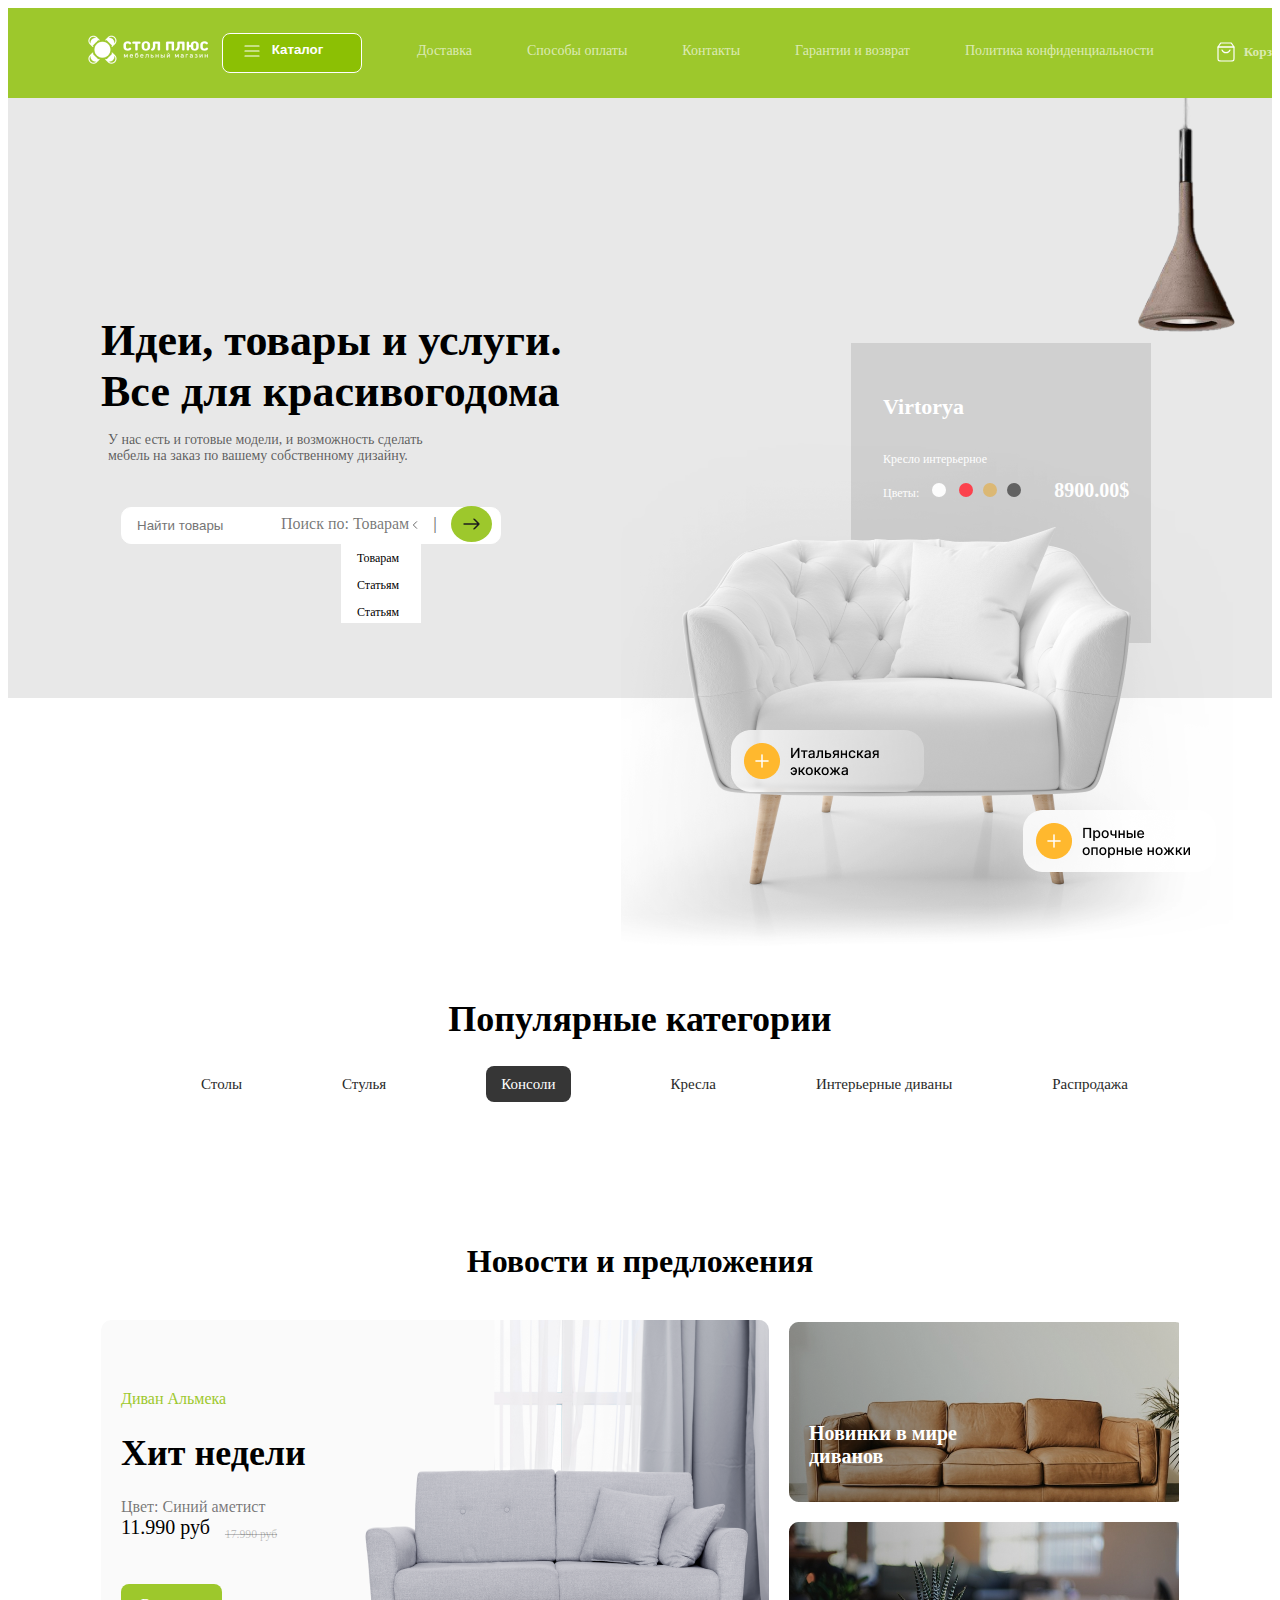
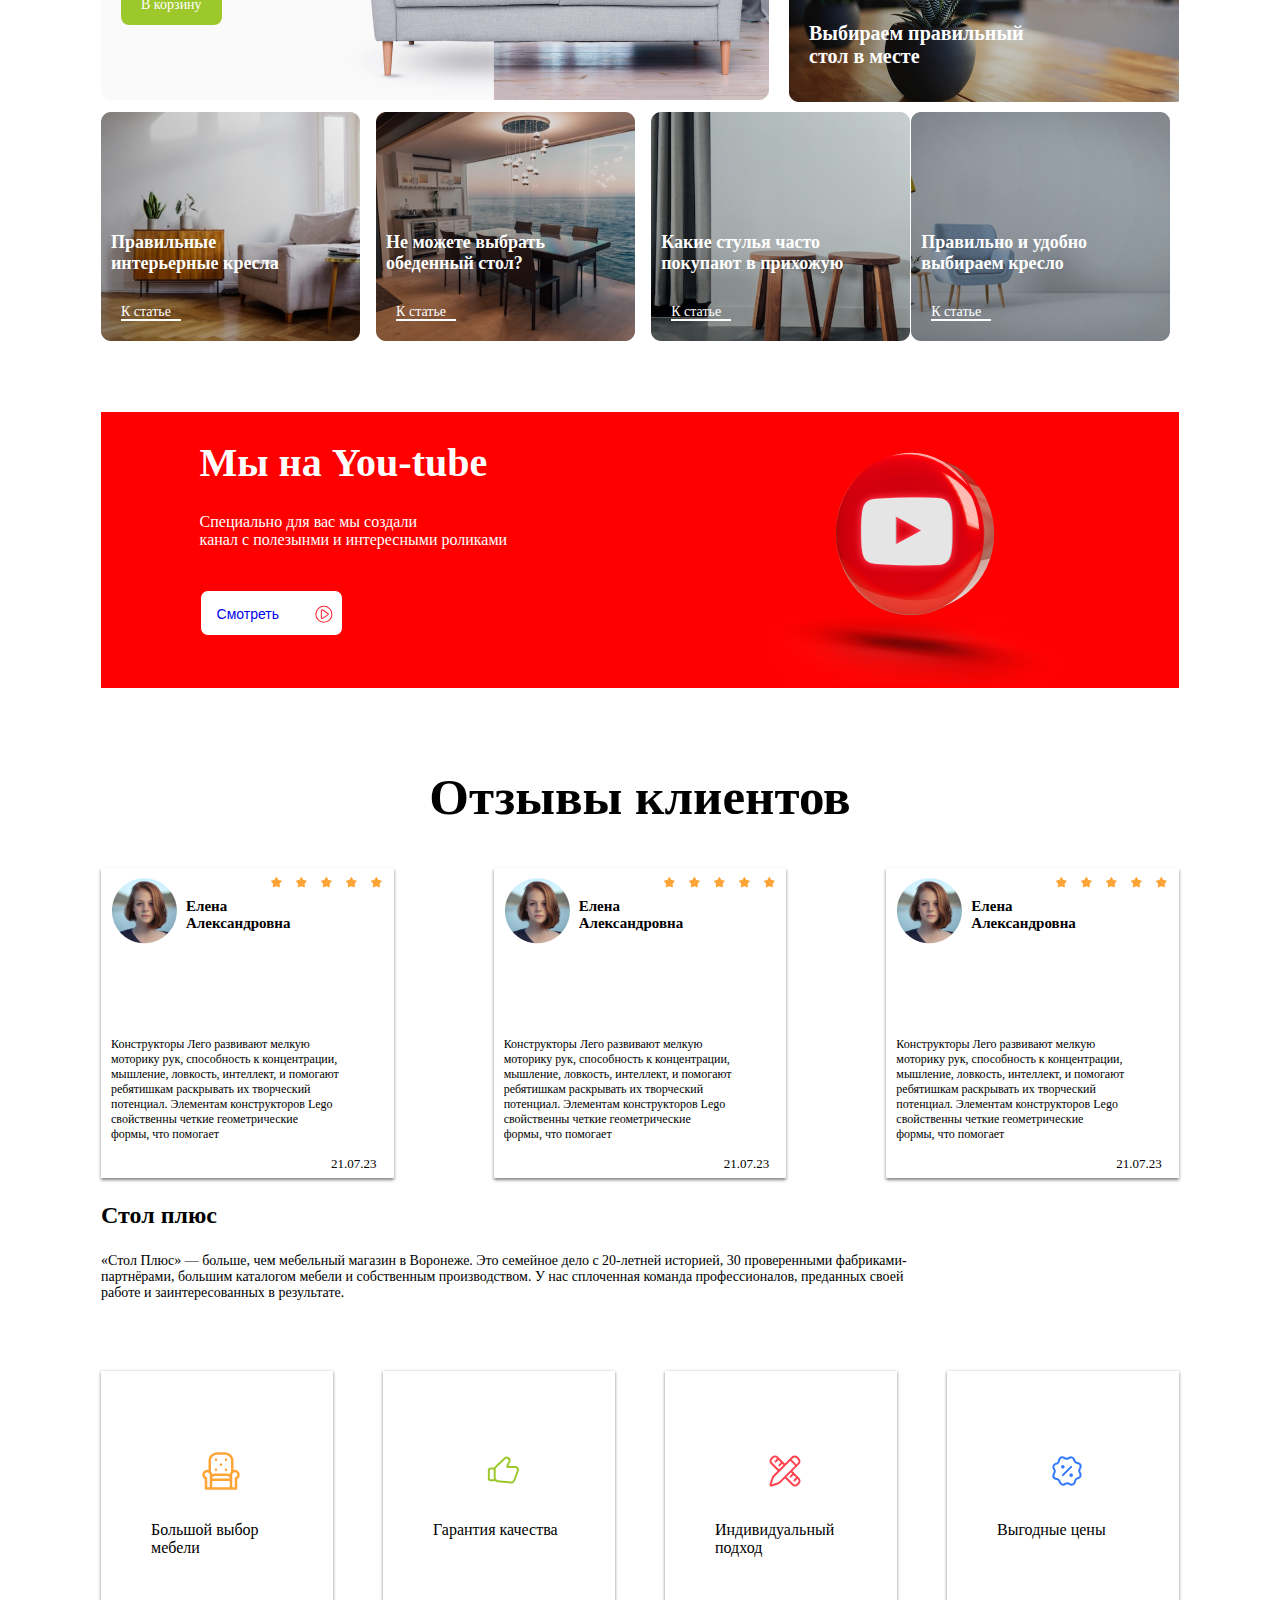
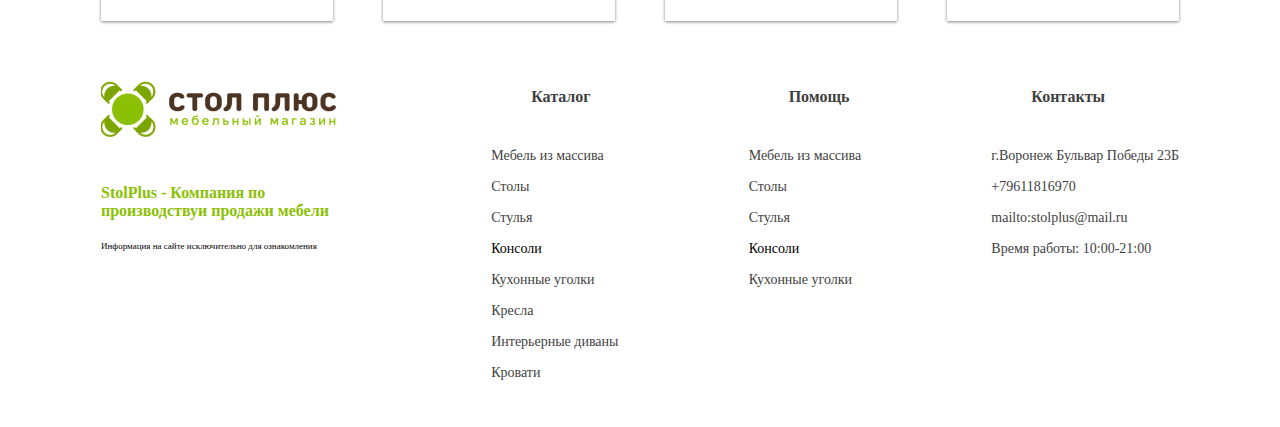
==== commit 8d2e764c: "delete" ====
--- a/index.html
+++ b/index.html
@@ -22,7 +22,11 @@
                 <div class="one-katalog">
                     <button class="one-btn">
                         <img src="/img/menu-hamburger.svg" alt="">
+                    <a href="./html/index.htm">
+
                         <h4 class="one-katalog-1">Каталог</h4>
+
+                    </a>  
                     </button>
 
                 </div>  
@@ -97,8 +101,8 @@
                     </ol>
                 </div>
 
-                 <div class="two-img">
-                    <div class="two-img-image">
+                 <div class="two-image">
+                    <!-- <div class="two-img-image">
                         <img src="/image/4rxja2veeongo6g5n5gsux5x3q0iz7ac-transformed 2.png" alt="">
                         <h5>Стул Венеция</h5>
                         <p>Белый</p>
@@ -124,11 +128,11 @@
                         <h5>Стул Виктория</h5>
                         <p>Желтый</p>
                         <span>8.500 руб</span>
-                    </div>
-                </div> 
-
-                <div class="two-image">
-                    <div class="two-img-image">
+                    </div> -->
+                <!-- </div> 
+
+                <div class="two-image"> -->
+                    <!-- <div class="two-img-image">
                         <img src="/image/4rxja2veeongo6g5n5gsux5x3q0iz7ac-transformed 2.png" alt="">
                         <h5>Стул Венеция</h5>
                         <p>Белый</p>
@@ -154,7 +158,7 @@
                         <h5>Стул Виктория</h5>
                         <p>Желтый</p>
                         <span>8.500 руб</span>
-                    </div>
+                    </div> -->
                 </div>
             </div>
         </section>
@@ -344,9 +348,6 @@
         </div>
     </footer>
 
-    
-
-
 
 
     <script src="/js/script.js"></script>
--- a/style/style.css
+++ b/style/style.css
@@ -1,20 +1,11 @@
- *{
-    padding: 0;
-<<<<<<< HEAD
-    box-sizing: border-box;
-    margin: 0;
-}
-.title-img{
-    margin-top: 15px;
-}
-.container{
-    width: 1078px;
-    margin: 0 auto;
-}
+
 .ul-4{
     display: flex;
     list-style: none;
     margin-left: 25px;
+}
+.two-ol ol li:hover{
+    color:#8CC004;
 }
 .li-1{
     margin-left: 25px;
@@ -251,13 +242,10 @@
    margin-top: -200px;
    margin-left: 120px;
 }
-=======
-    /* margin: 0; */
+*{
+    padding: 0;
     box-sizing: border-box;
 
-}
-body{
-    /* background: rgba(157, 200, 44, 1); */
 }
 
 .container{
@@ -278,9 +266,13 @@
 .one-menu-li{
     display: flex;
     /* justify-content: space-between; */
+    margin-top: 15px;
 }
 .one-menu-li a:hover{
     color: aquamarine;
+    background: #C1C1C1;
+    padding: 10px 15px;
+    border: 1px solid #C1C1C1;  
 }
 .one-menu-li li{
     margin-left: 55px;
@@ -312,6 +304,9 @@
     margin-left: 80px;
     margin-top: 25px;
 }
+.one-btn a{ 
+    text-decoration: none;
+}
 
 
 .one-btn{
@@ -330,7 +325,7 @@
 }
 .one-korzina h5{
     position: relative;
-    bottom: 43.5px;
+    bottom: 46.5px;
     right: -90px;
     color: rgba(255, 255, 255, 0.65);
 }
@@ -496,7 +491,13 @@
     text-align: center;
     margin-top: 50px;
 }
-.two-text-h3{
+.two-image{
+    display: grid;
+    grid-template-columns: repeat(4, 1fr);   
+   
+    
+       margin-top: 100px;
+   } .two-text-h3{
     font-weight: 700;
     font-size: 36px;
     color: rgba(0, 0, 0, 1);
@@ -525,77 +526,9 @@
     border:  rgba(54, 54, 54, 1);
     text-decoration: none;
 }
-.two-img{
-    display: flex;
-    justify-content: space-between;
-    margin-top: 40px;
-}
-.two-image{
-    display: flex;
-    justify-content: space-between;
-    margin-top: 150px;
-}
-.two-img-image h5{
-    font-weight: 700;
-    font-size: 16px;
-    color: rgba(0, 0, 0, 1);
-    margin-top: 45px;
-}
-.two-img-image-1 h5{
-    font-weight: 700;
-    font-size: 16px;
-    color: rgba(0, 0, 0, 1);
-    margin-top: 0px;
-}
-.two-img-image p{
-    font-weight: 400;
-    font-size: 14px;
-    color: rgba(0, 0, 0, 0.5);
-    margin-top: -10px;
-}
-.two-img-image-1 p{
-    font-weight: 400;
-    font-size: 14px;
-    color: rgba(0, 0, 0, 0.5);
-    margin-top: -10px;
-}
-.two-img-image span{
-    font-weight: 400;
-    font-size: 20px;
-    color:  rgba(0, 0, 0, 1);
-    margin-top: -8px;
-}
-.two-img-image-1 span{
-    font-weight: 400;
-    font-size: 20px;
-    color:  rgba(0, 0, 0, 1);
-}
-.two-img-image-1 img{
-    margin-top: -12px;
-    padding-top: 10px;
-}
-.two-img-image img{
-    padding-top: 20px;
-}
-.two-img-image-1 del{
-    color:rgba(0, 0, 0, 0.25);
-    font-weight: 300;
-    font-size: 14px;
-}
-.two-img-image-1{
-    width: 300px;
-    height: 220px;
-    margin-left: 10px;
-    background: rgba(250, 250, 250, 1);
-}
-.two-img-image{
-    width: 300px;
-    height: 220px;
-    margin-left: 10px;
-    background: rgba(250, 250, 250, 1);
-}
+
 .three{
-    margin-top: 250px;
+    margin-top: 50px;
 }
 .section-image{
     display: flex;
@@ -956,6 +889,4 @@
 }
 footer{
     margin-bottom: 30px;
-}
-
->>>>>>> b12747b79e15b7240ae489e0b1ce9c95e6ef5a89
+}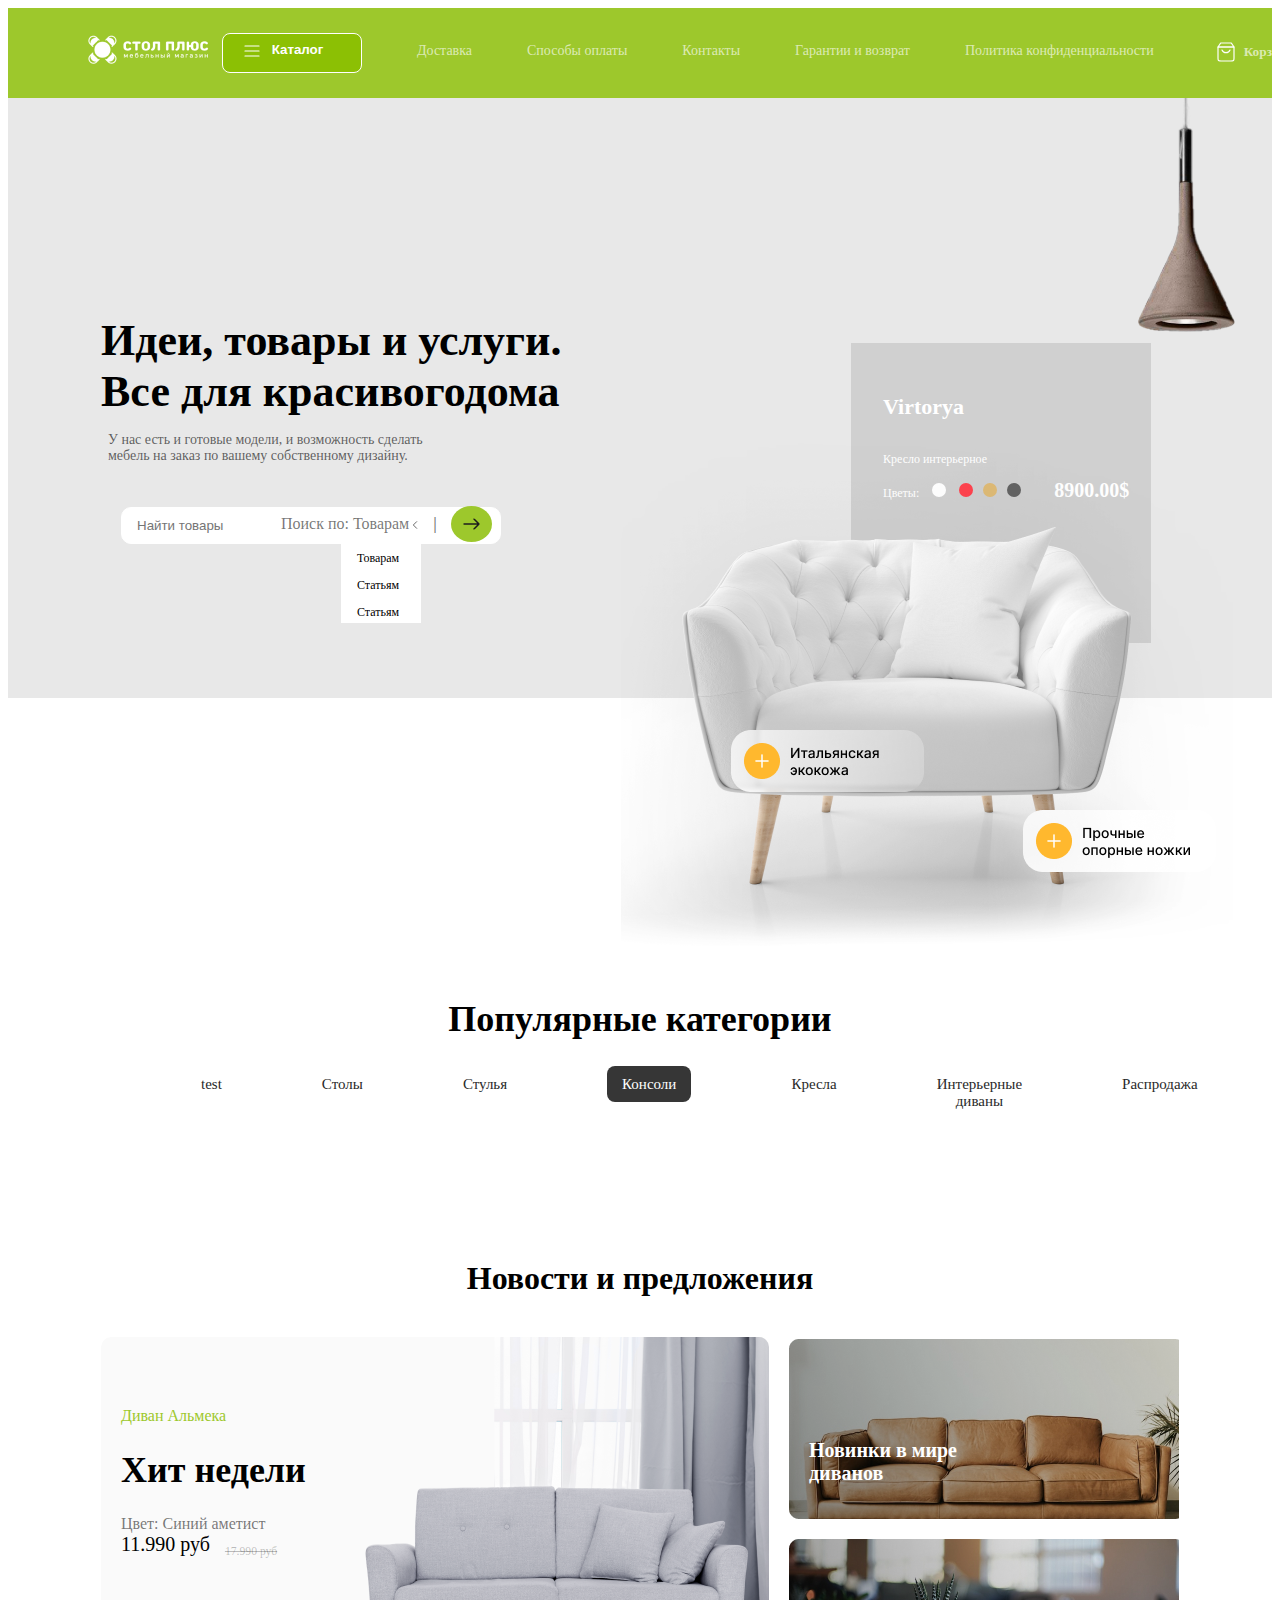
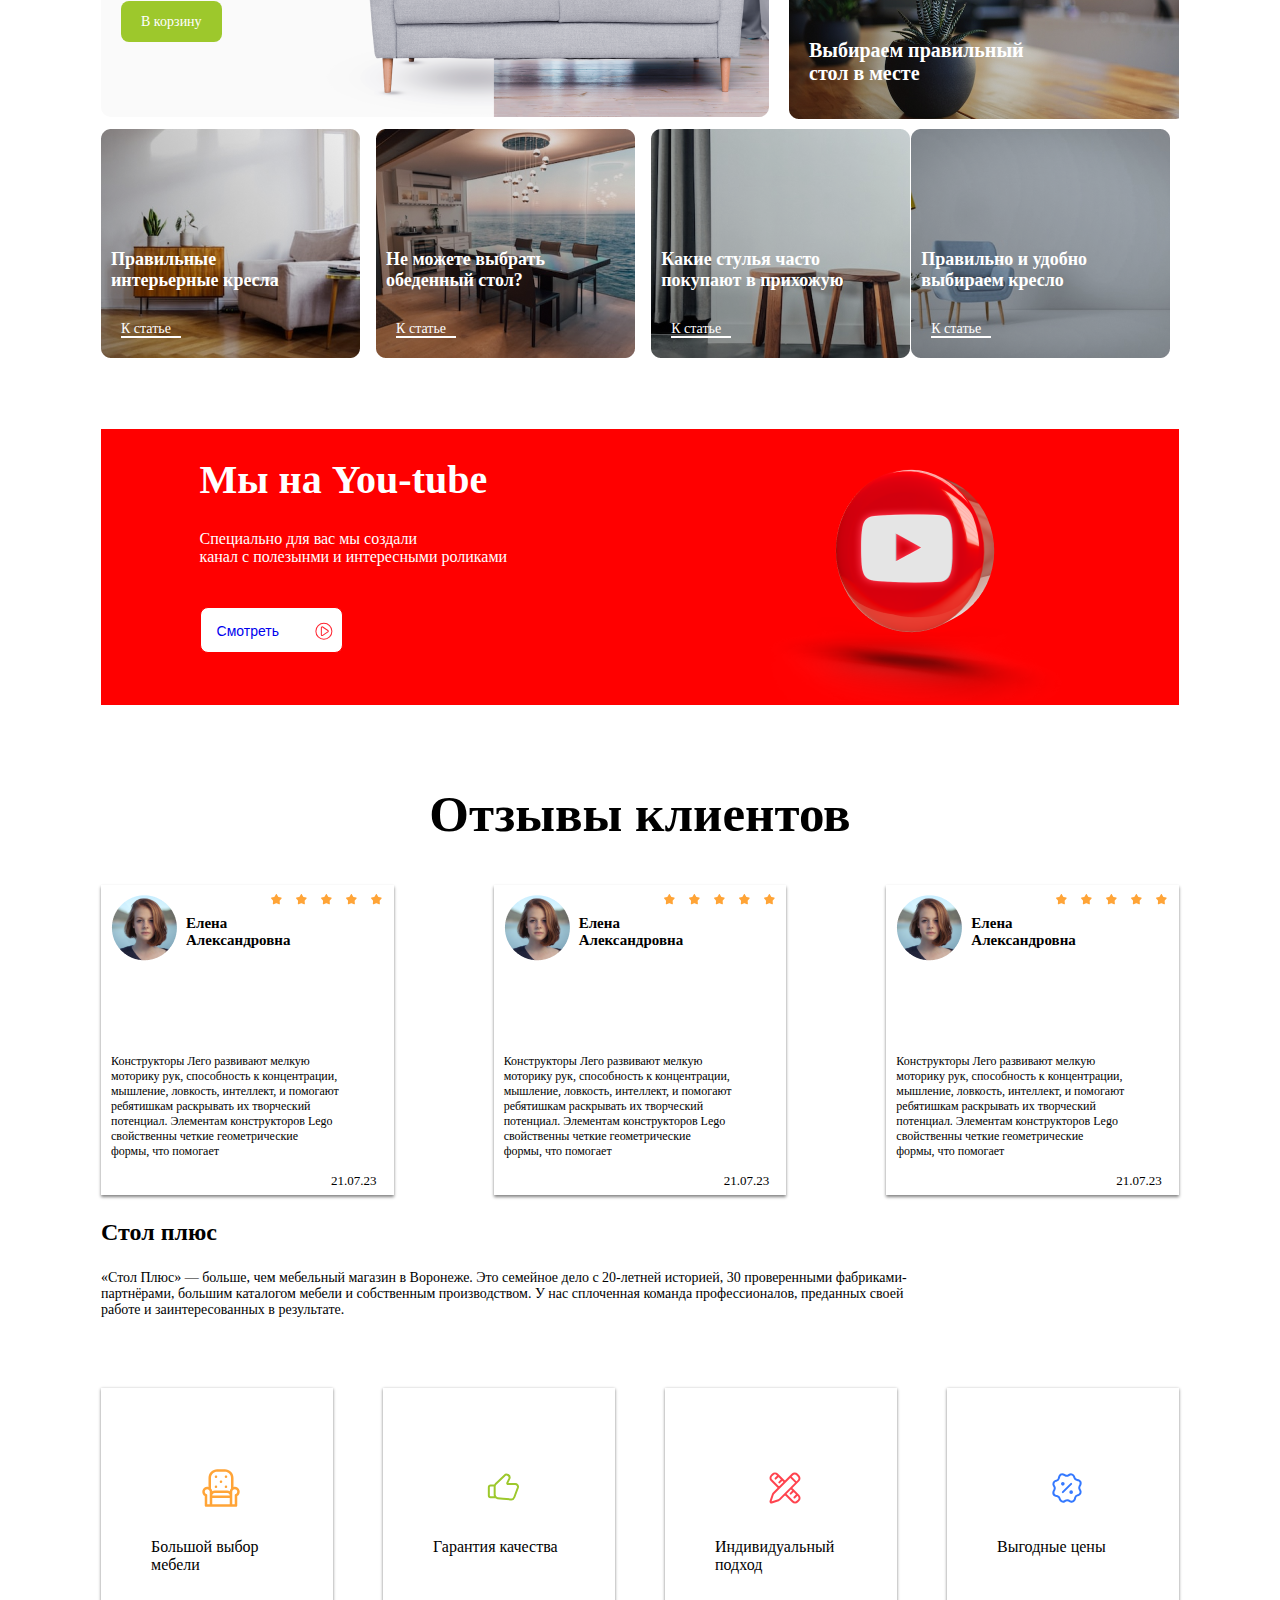
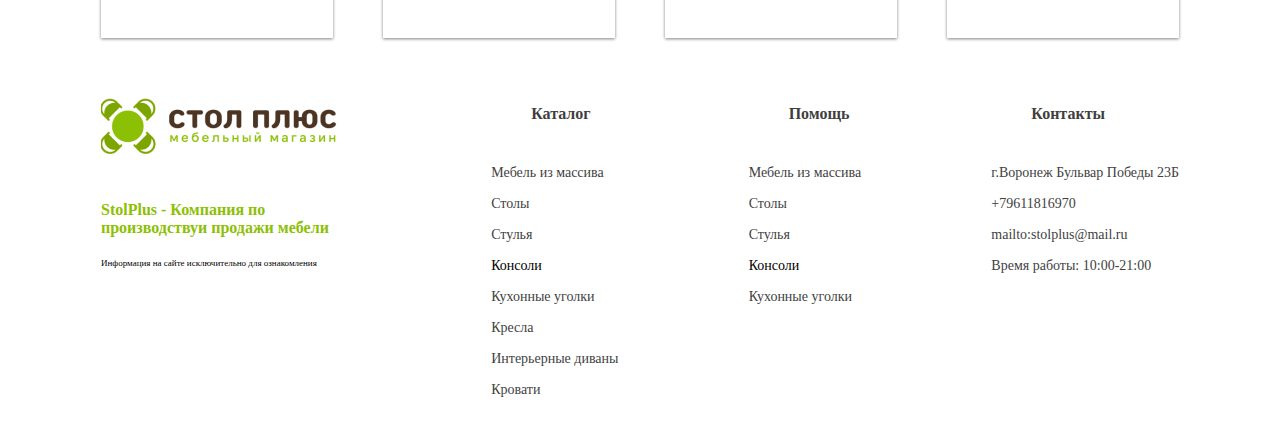
==== commit 26c9d6f1: "test" ====
--- a/index.html
+++ b/index.html
@@ -27,8 +27,7 @@
                         <h4 class="one-katalog-1">Каталог</h4>
 
                     </a>  
-                    </button>
-
+                </button>
                 </div>  
                 <div class="one-menu-ul">
                     <ul class="one-menu-li">
@@ -92,6 +91,7 @@
                 <h3 class="two-text-h3">Популярные категории</h3>
                 <div class="two-ol">
                     <ol>
+                        <li>test</li>
                         <li>Столы</li>
                         <li>Стулья</li>
                         <li class="two-ol-btn"><a href="">Консоли</a></li>
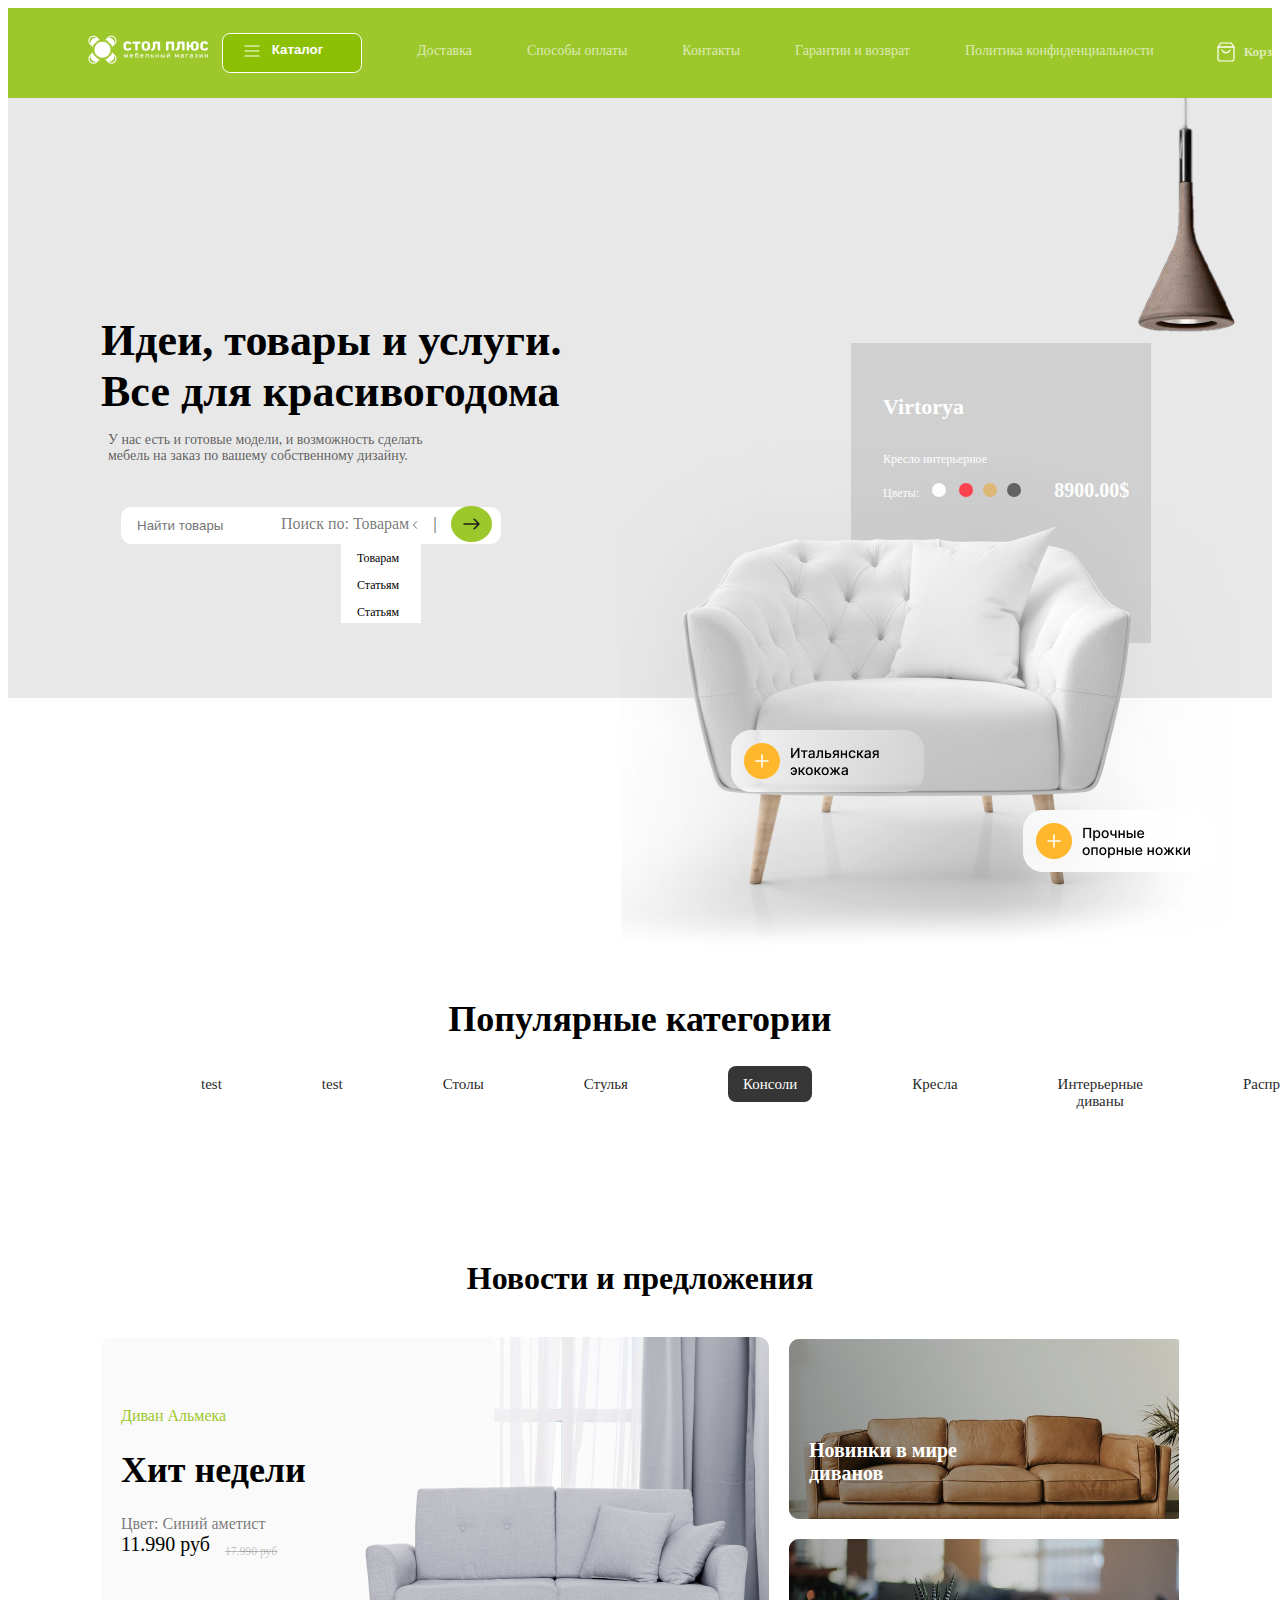
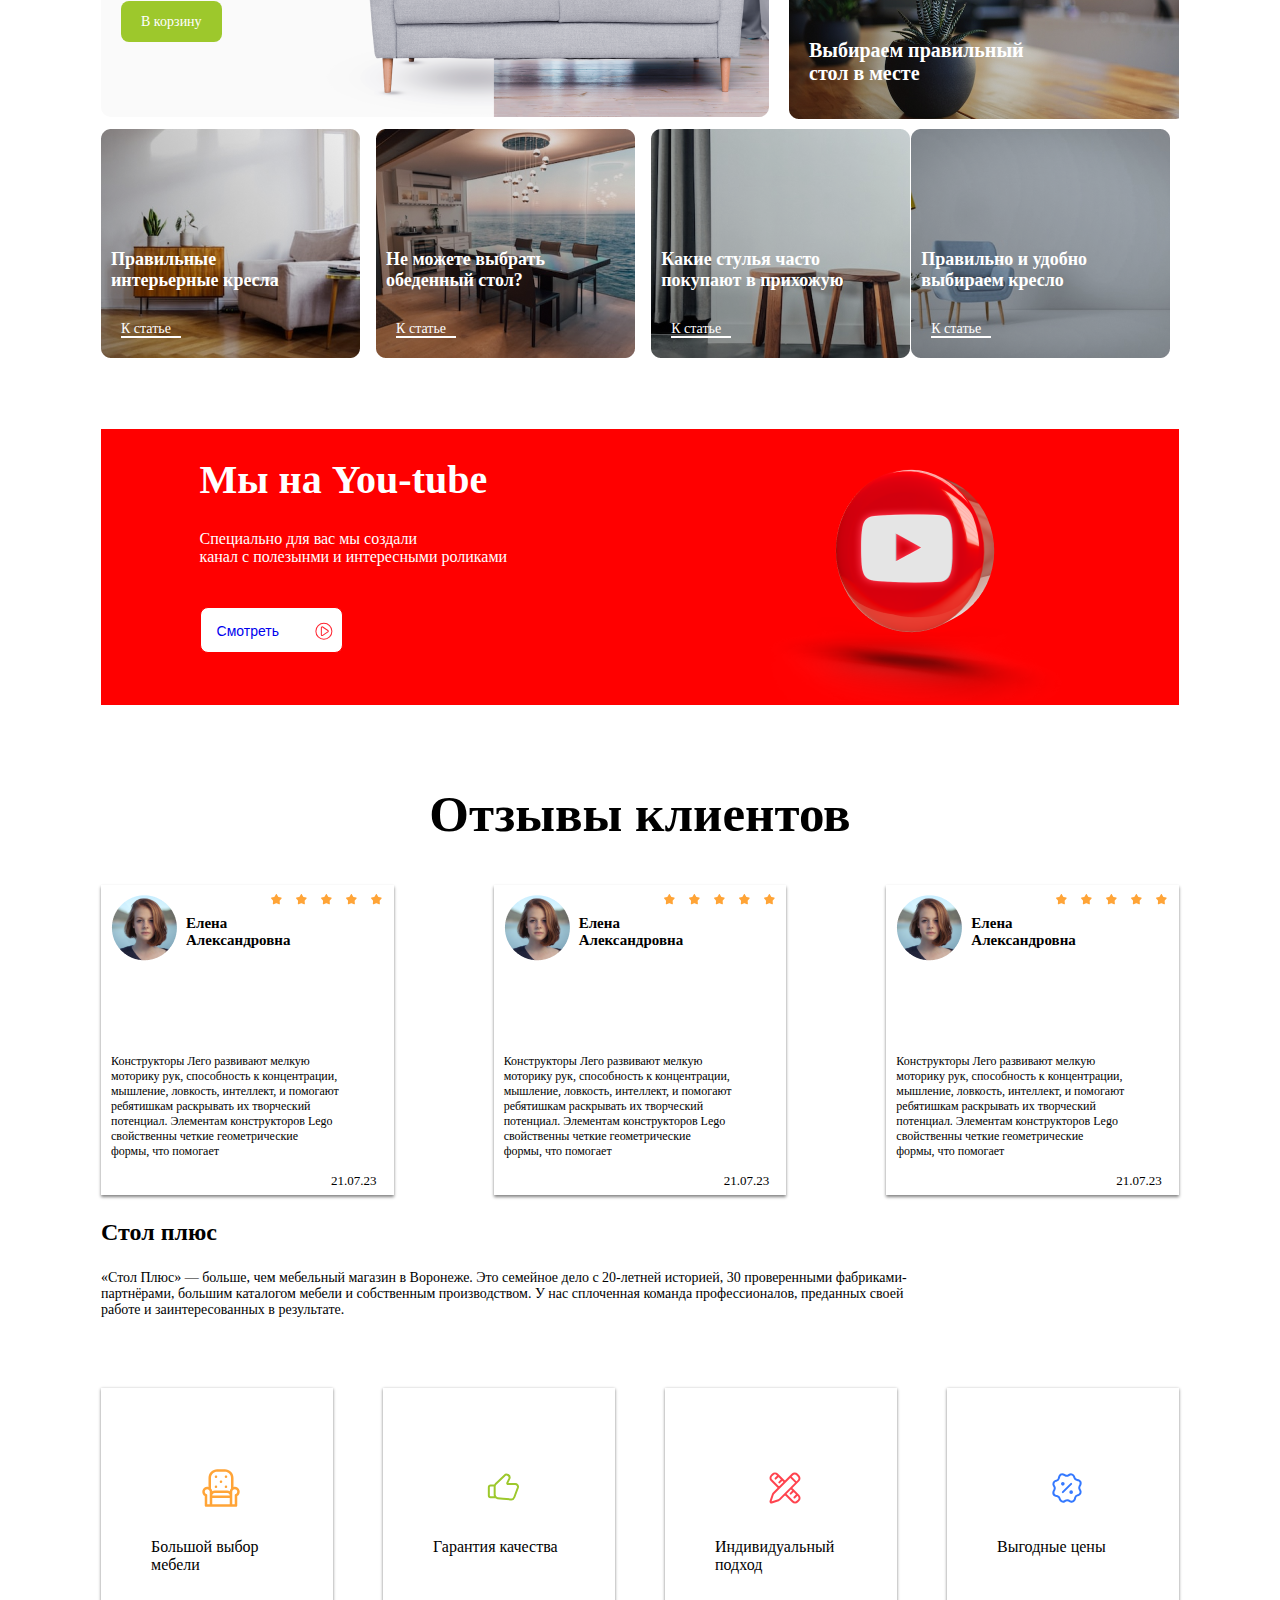
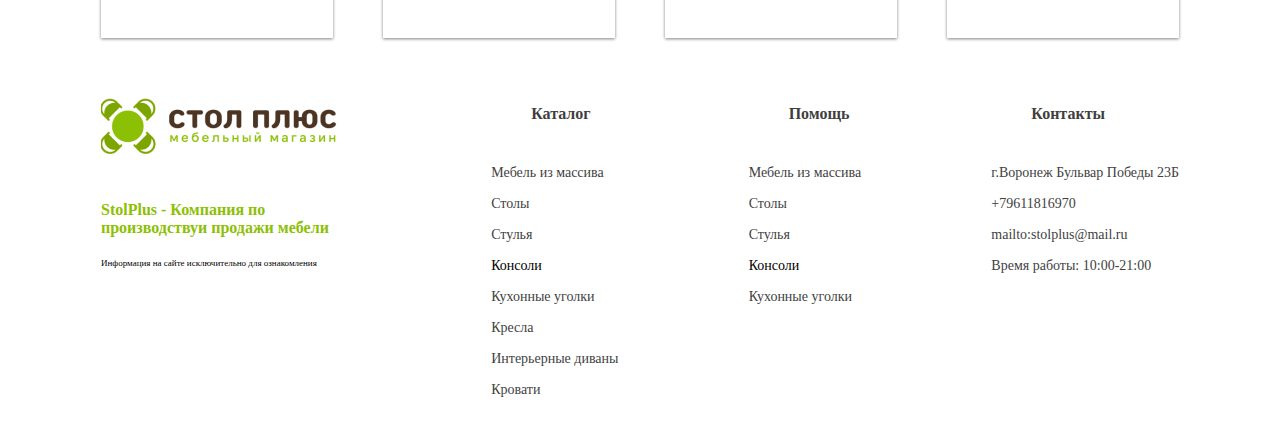
==== commit 3a40a747: "test2" ====
--- a/index.html
+++ b/index.html
@@ -92,6 +92,7 @@
                 <div class="two-ol">
                     <ol>
                         <li>test</li>
+                        <li>test</li>
                         <li>Столы</li>
                         <li>Стулья</li>
                         <li class="two-ol-btn"><a href="">Консоли</a></li>
